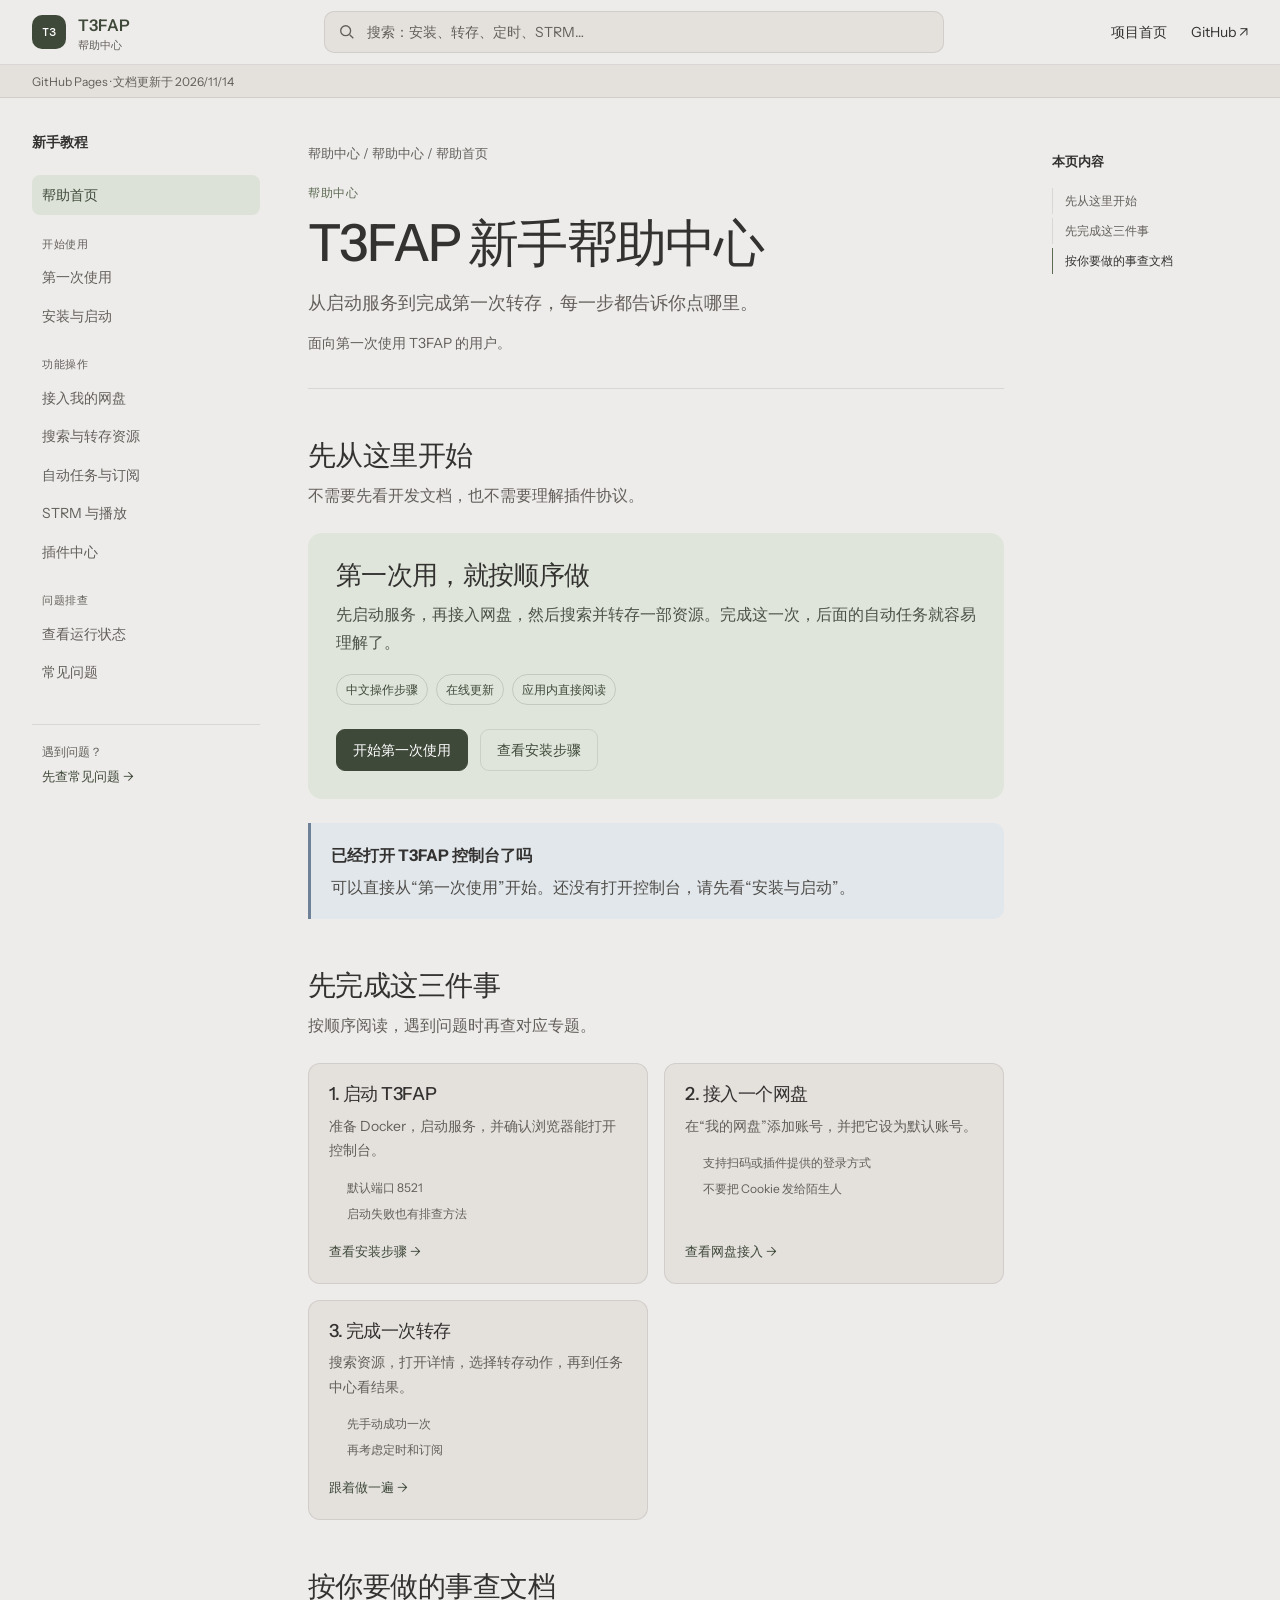
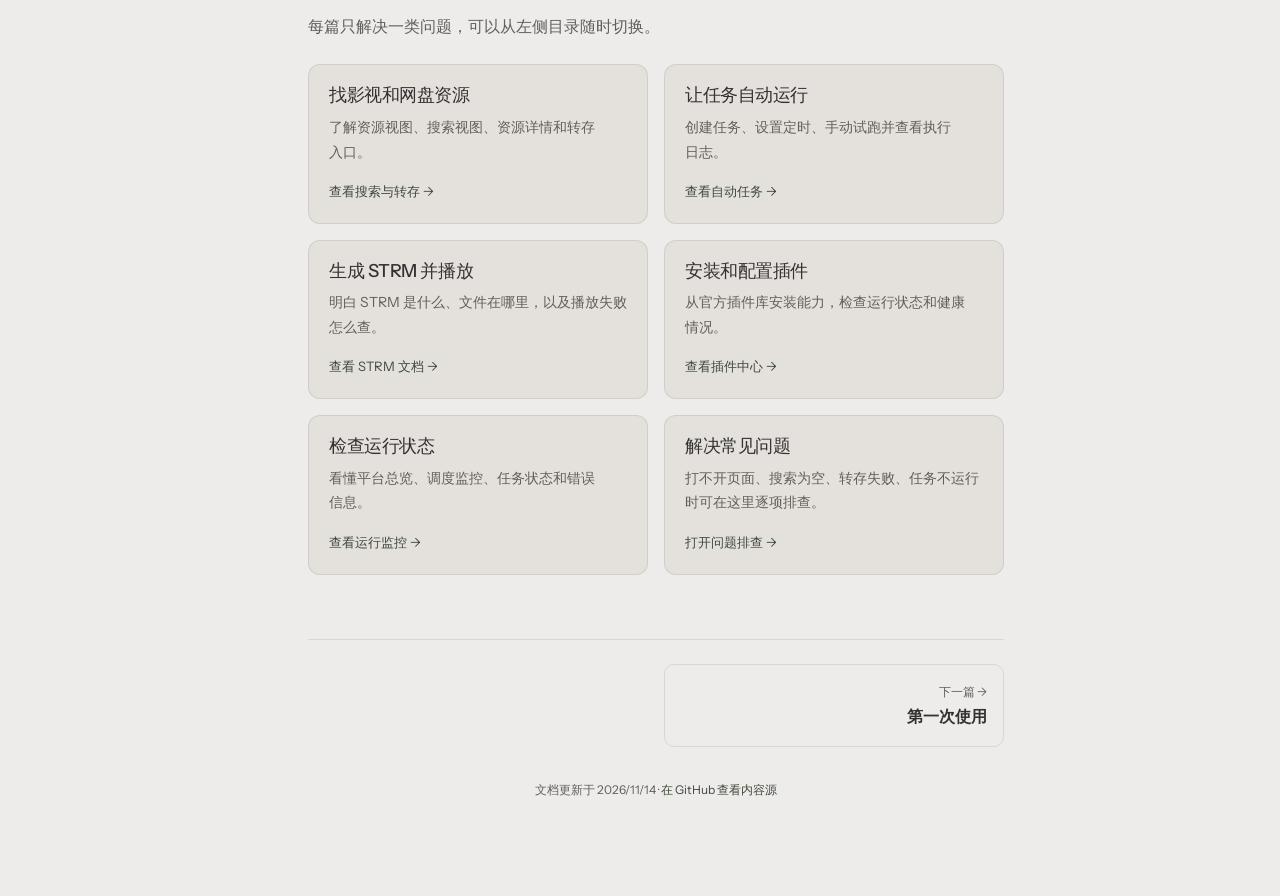
==== content/help/index.html @ 7b5eb653 "docs: publish online help pages for v3.0" ====
<!doctype html>
<html lang="zh-CN" data-type="product" data-radius="soft" data-buttons="solid">
<head>
  <meta charset="utf-8">
  <meta name="viewport" content="width=device-width, initial-scale=1">
  <meta name="site-kind" content="software">
  <meta name="theme-color" content="#eeecea">
  <meta name="description" content="T3FAP 中文新手帮助中心：安装启动、网盘接入、资源转存、自动任务、STRM 播放和故障排查。">
  <title>T3FAP 在线帮助中心</title>
  <link rel="canonical" href="https://qq85423296.github.io/T3FAP/help/">
  <link rel="preconnect" href="https://fonts.googleapis.com">
  <link rel="preconnect" href="https://fonts.gstatic.com" crossorigin>
  <link href="https://fonts.googleapis.com/css2?family=DM+Mono:wght@400;500&family=Instrument+Sans:wght@400;500;600&display=swap" rel="stylesheet">
  <link rel="stylesheet" href="../assets/system.css">
  <link rel="stylesheet" href="../assets/site.css">
  <link rel="stylesheet" href="./help.css">
</head>
<body class="help-page">
  <a class="help-skip" href="#help-article">跳到正文</a>
  <header class="help-topbar">
    <div class="help-topbar__inner">
      <button id="help-menu-button" class="help-icon-button help-menu-button" type="button" aria-label="打开文档目录" aria-expanded="false" aria-controls="help-sidebar">
        <svg viewBox="0 0 20 20" aria-hidden="true"><path d="M3 5h14M3 10h14M3 15h14"/></svg>
      </button>
      <a class="help-brand" href="../" aria-label="返回 T3FAP 首页"><span class="help-brand__mark" aria-hidden="true">T3</span><span>T3FAP <small>帮助中心</small></span></a>
      <div class="help-search" role="search">
        <label class="help-sr-only" for="help-search-input">搜索帮助文档</label>
        <svg viewBox="0 0 20 20" aria-hidden="true"><circle cx="8.5" cy="8.5" r="5.5"/><path d="m13 13 4 4"/></svg>
        <input id="help-search-input" type="search" placeholder="搜索：安装、转存、定时、STRM…" autocomplete="off" aria-expanded="false" aria-controls="help-search-results">
        <div id="help-search-results" class="help-search-results" hidden></div>
      </div>
      <nav class="help-topbar__links" aria-label="帮助中心导航">
        <a href="../">项目首页</a>
        <a href="https://github.com/qq85423296/T3FAP" target="_blank" rel="noopener noreferrer">GitHub ↗</a>
      </nav>
    </div>
  </header>

  <div class="help-status" role="status" aria-live="polite">
    <div>
      <span id="help-source">正在读取在线教程…</span>
      <span id="help-warning" class="help-status__warning" hidden></span>
      <button id="help-retry" type="button" hidden>重新读取</button>
    </div>
  </div>

  <div class="help-shell">
    <aside id="help-sidebar" class="help-sidebar" aria-label="文档目录">
      <div class="help-sidebar__top"><strong>新手教程</strong><button id="help-menu-close" class="help-icon-button" type="button" aria-label="关闭文档目录">×</button></div>
      <nav id="help-nav" class="help-nav"></nav>
      <div class="help-sidebar__footer"><span>遇到问题？</span><a id="help-faq-link" href="?doc=faq">先查常见问题 →</a></div>
    </aside>
    <button id="help-backdrop" class="help-backdrop" type="button" aria-label="关闭文档目录" hidden></button>

    <main id="help-main" class="help-main">
      <div id="help-loading" class="help-loading" role="status"><span class="help-loading__line"></span><span class="help-loading__line help-loading__line--short"></span><p>正在准备中文操作步骤…</p></div>
      <article id="help-article" class="help-article" tabindex="-1" hidden></article>
      <div id="help-error" class="help-error" hidden>
        <p class="help-error__code">HELP / CONNECTION</p>
        <h1>暂时没有读到教程</h1>
        <p id="help-error-message">请检查网络后重新读取。</p>
        <div class="help-error__actions"><button id="help-error-retry" class="help-button help-button--primary" type="button">重新读取</button><a class="help-button" href="https://github.com/qq85423296/T3FAP" target="_blank" rel="noopener noreferrer">打开 GitHub 仓库</a></div>
      </div>
      <noscript><div class="help-error"><h1>需要启用 JavaScript</h1><p>在线教程由结构化 JSON 生成。请启用 JavaScript，或到 GitHub 仓库查看原始文档。</p></div></noscript>
    </main>

    <aside class="help-outline" aria-label="本页目录">
      <div id="help-outline-content"><strong>本页内容</strong><p>读取文档后显示章节目录。</p></div>
    </aside>
  </div>

  <script type="module" src="./app.js"></script>
</body>
</html>
---- content/assets/system.css ----
/*
  taste-skill system.css - the one system for the page. Link it first, then assets/ui/cards.css (the
  feature card, its panel and the fragment placements), then set the palette (--p-*), the fonts and
  the radius set on :root in the page (node scripts/start.mjs prints that block).
  Do not add a second grid, spacing scale, type scale, radius scale, button or card style.
*/

/* ---------------------------------------------------------------- tokens */
:root {
  /* palette (hex only; fx.js reads --bg --surface --ink --muted --accent --accent-ink) */
  --p-bg: #ffffff;
  --p-surface: #f4f4f4;
  --p-ink: #111111;
  --p-muted: #6b6b6b;
  --p-accent: #1a4be0;
  --p-accent-ink: #ffffff;
  --p-action: #1a4be0;      /* buttons, links, focus: the accent, or the ink when the accent is too pale */
  --p-action-ink: #ffffff;
  --p-inv-bg: #111111;
  --p-inv-surface: #1c1c1c;
  --p-inv-ink: #f4f4f4;
  --p-inv-muted: #a3a3a3;
  --p-inv-accent: #ffffff;
  --p-inv-accent-ink: #111111;
  --p-inv-action: #ffffff;
  --p-inv-action-ink: #111111;
  /* the lit ground behind UI and in the closing band (references/cards.md), one per page, tech pages only
     (none on kind other, which is flat): <html data-ground="sand|sky|sage|painting">. system.js gives it to every ground
     that holds UI, on light and dark pages alike; --hue on one panel changes only its accent */
  --ground-bg: #d9ccb7; --ground-surface: #e9e0d2; --ground-ink: #2a2622; --ground-muted: #5a534a; --ground-accent: #a8794a;

  /* fonts */
  --font-display: system-ui, -apple-system, "Segoe UI", sans-serif;
  --font-text: system-ui, -apple-system, "Segoe UI", sans-serif;
  --font-mono: ui-monospace, "SFMono-Regular", Menlo, Consolas, monospace;
  --display-weight: 400;    /* headlines 400; 500 on a tech page (software, gaming, hardware) */
  --display-tracking: -0.025em;

  /* the page rhythm (references/layout-v4.md): one section per screen. The header is fixed and
     --nav tall; every section is padded --padt above and --padb (plus the phone action bar, --bar)
     below, and is exactly one or two screens tall (--h: 1 or 2; --hm on a phone). The hero's words
     start --hgap under the header and its content ends --hpadb above the fold. */
  --nav: 72px;
  --padt: 120px;
  --padb: 72px;
  --hgap: 48px;
  --hpadb: 64px;
  --bar: 0px;
  /* grid: one .wrap (alias .container) for the header, every section and the footer, the same
     --gut on both sides: 1280 wide at x 80-1360 at 1440, 342 at x 24-366 at 390 */
  --container: 1280px;
  --gut: 80px;
  --pad: var(--gut);
  --gutter: 24px;

  /* spacing: 4/8 scale */
  --s-1: 4px;  --s-2: 8px;  --s-3: 12px; --s-4: 16px; --s-5: 24px;
  --s-6: 32px; --s-7: 48px; --s-8: 64px; --s-9: 96px; --s-10: 128px;
  --section: 40px;      /* only a .section outside main (the kit's demo pages); every main > section and
                           footer.closing take --padt and --padb */
  --section-band: 56px; /* the same for an older footer outside footer.closing */
  --head-gap: 48px;     /* the one heading-to-content gap, 32 on a phone (layout.css reads it as --ly-head-gap) */
  --card-pad: 16px;     /* card padding (cards.css sets its own for cards with a panel) */
  --card-gap: 16px;     /* gap between cards */

  /* type scale (the only sizes on the page) */
  --t-label: 13px;
  --t-small: 14px;
  --t-body: 16px;
  --t-lead: 18px;
  --t-card: 18px;
  --t-h3: 24px;
  /* straight lines from the phone size at 390 to the desktop size at 1440 (system.md's table) */
  --t-h2: clamp(30px, 1.72vw + 23.3px, 48px);
  --t-h1: clamp(38px, 3.24vw + 25.4px, 72px);
  /* a big number stays a step under the h2 (VI-11): 38 at 1440, 28 at 390, so it never reads as a
     section heading; a stats row and a price set their own, smaller still */
  --t-stat: clamp(28px, .952vw + 24.29px, 38px);

  /* radius: one scale (soft by default; data-radius on <html> switches it) */
  --r-sm: 8px;  --r-md: 12px; --r-lg: 20px; --r-btn: 8px;

  /* controls (fixed here; a page never adds its own) */
  --btn-h: 44px;
  --btn-h-sm: 36px;
  --nav-h: var(--nav);  /* the older name, kept for the kit's files */
  --icon: 16px;         /* small icons: socials, menu chevrons, mono brand marks */

  /* motion */
  --ease: cubic-bezier(.2, .7, .2, 1);
  --dur: 180ms;
}
html[data-radius="sharp"] { --r-sm: 4px; --r-md: 6px;  --r-lg: 8px;  --r-btn: 4px; }
html[data-radius="soft"]  { --r-sm: 8px; --r-md: 12px; --r-lg: 20px; --r-btn: 8px; }
html[data-radius="round"] { --r-sm: 10px; --r-md: 16px; --r-lg: 24px; --r-btn: 999px; }
/* the four lit grounds (references/cards.md); sand is the default above. painting goes with
   painterly-landscape (x.ai's daylight sky over olive hills) */
html[data-ground="sky"]      { --ground-bg: #c6d3df; --ground-surface: #d6e0e9; --ground-ink: #25303a; --ground-muted: #4d5964; --ground-accent: #3f6a92; }
html[data-ground="sage"]     { --ground-bg: #cdd6c6; --ground-surface: #dce3d6; --ground-ink: #262d24; --ground-muted: #535b51; --ground-accent: #6c8e63; }
html[data-ground="painting"] { --ground-bg: #79a8d6; --ground-surface: #a6c4e2; --ground-ink: #16212c; --ground-muted: #273949; --ground-accent: #9c9b3c; }
/* cards.css takes its card and panel radii from this scale */
html[data-radius] .card { --c-r: var(--r-lg); }
html[data-radius] .panel { --p-r: var(--r-md); }

/* a phone: the header 56, the sections padded 96 / 48, the hero's words 40 under the header and its
   content ending 24 above the fold, 24 at both sides, 12 between columns */
@media (max-width: 639px) {
  :root { --nav: 56px; --padt: 96px; --padb: 48px; --hgap: 40px; --hpadb: 24px; --gut: 24px; --gutter: 12px; --card-gap: 12px; --head-gap: 32px; }
}
@media (min-width: 640px) {
  :root { --gut: 48px; --section: 48px; --section-band: 72px; --card-pad: 24px; }
}
@media (min-width: 1024px) {
  :root { --gut: 80px; --section: 56px; --section-band: 96px; --card-gap: 24px;
          --t-lead: 20px; --t-card: 20px; --t-h3: 28px; }
  /* a place (and a local service): the 1200 column at x 120-1320 */
  html[data-type="place"] { --gut: 120px; --container: 1200px; }
}
/* a place (VI-06, ST-96, PH-23): its own smaller type (h1 48/53 and 32/37, h2 32/40 and 24/30, titles
   and the sub-line 20 and 18), the Recipe 3 hero's gap under its photograph (40, 24 on a phone),
   square photographs and cards and 2px buttons, whatever data-radius and data-buttons say */
:root[data-type="place"] {
  --hgap: 40px;
  --t-h1: clamp(32px, 1.524vw + 26.06px, 48px);
  --t-h2: clamp(24px, .762vw + 21px, 32px);
  --t-h3: clamp(20px, .381vw + 18.51px, 24px);
  --r-sm: 2px; --r-md: 0px; --r-lg: 0px; --r-btn: 2px;
}
:root[data-type="place"] :is(h1, .t-h1) { line-height: 1.104; }
:root[data-type="place"] :is(h2, .t-h2) { line-height: 1.25; }
@media (max-width: 639px) {
  :root[data-type="place"] { --hgap: 24px; }
  :root[data-type="place"] :is(h1, .t-h1) { line-height: 1.156; }
}

/* ---------------------------------------------------------------- grounds (at most three) */
:root, .ground-base {
  --bg: var(--p-bg); --surface: var(--p-surface); --ink: var(--p-ink); --muted: var(--p-muted);
  --accent: var(--p-accent); --accent-ink: var(--p-accent-ink); --card: var(--p-surface);
  --action: var(--p-action); --action-ink: var(--p-action-ink);
}
.ground-surface {
  --bg: var(--p-surface); --surface: var(--p-bg); --ink: var(--p-ink); --muted: var(--p-muted);
  --accent: var(--p-accent); --accent-ink: var(--p-accent-ink); --card: var(--p-bg);
  --action: var(--p-action); --action-ink: var(--p-action-ink);
}
.ground-inverse {
  --bg: var(--p-inv-bg); --surface: var(--p-inv-surface); --ink: var(--p-inv-ink); --muted: var(--p-inv-muted);
  --accent: var(--p-inv-accent); --accent-ink: var(--p-inv-accent-ink); --card: var(--p-inv-surface);
  --action: var(--p-inv-action); --action-ink: var(--p-inv-action-ink);
}
:root, .ground-base, .ground-surface, .ground-inverse {
  --line: color-mix(in oklab, var(--ink) 11%, transparent);
  --line-strong: color-mix(in oklab, var(--ink) 20%, transparent);
  /* effects (fx.js) and UI fragments (assets/ui) take the colours of the ground they sit on */
  --fx-bg: var(--bg); --fx-surface: var(--surface); --fx-ink: var(--ink); --fx-muted: var(--muted);
  --fx-accent: var(--accent); --fx-accent-ink: var(--accent-ink);
  --ui-font: var(--font-text); --ui-mono: var(--font-mono); --ui-radius: var(--r-md);
}
.ground-base, .ground-surface, .ground-inverse { background: var(--bg); color: var(--ink); }

/* ---------------------------------------------------------------- base */
*, *::before, *::after { box-sizing: border-box; }
/* an anchor lands on the section's top (the judge's frame): the fixed header covers --nav of its --padt */
html { -webkit-text-size-adjust: 100%; scroll-padding-top: 0; scroll-behavior: auto; margin: 0; }
body {
  margin: 0; background: var(--bg); color: var(--ink);
  font: 400 var(--t-body)/1.55 var(--font-text);
  -webkit-font-smoothing: antialiased; text-rendering: optimizeLegibility; overflow-x: clip;
}
img, svg, video, canvas { display: block; max-width: 100%; }
/* hidden means hidden, also on an img the line above makes a block (a menu tab's photograph, a peek photograph) */
[hidden] { display: none !important; }
img, video { height: auto; }
a { color: inherit; text-decoration: none; }
button { font: inherit; color: inherit; }
h1, h2, h3, h4, p, ul, ol, figure, blockquote { margin: 0; }
ul, ol { padding: 0; list-style: none; }
h1, h2, h3, h4 {
  font-family: var(--font-display); font-weight: var(--display-weight);
  letter-spacing: var(--display-tracking); text-wrap: balance; overflow-wrap: break-word;
}
h1, .t-h1 { font-size: var(--t-h1); line-height: 1.04; }
h2, .t-h2 { font-size: var(--t-h2); line-height: 1.1; }
h3, .t-h3 { font-size: var(--t-h3); line-height: 1.2; }
h4, .t-card { font-family: var(--font-text); font-weight: 500; font-size: var(--t-card); line-height: 1.3; letter-spacing: -0.01em; }
p { text-wrap: pretty; }
.t-lead  { font-size: var(--t-lead); line-height: 1.5; }
.t-body  { font-size: var(--t-body); line-height: 1.55; }
.t-small { font-size: var(--t-small); line-height: 1.5; }
.t-label { font-size: var(--t-label); font-weight: 500; line-height: 1.4; letter-spacing: 0.01em; }
.t-stat  { font-family: var(--font-display); font-weight: var(--display-weight); font-size: var(--t-stat);
           line-height: 1; letter-spacing: var(--display-tracking); font-variant-numeric: tabular-nums; }
.muted { color: var(--muted); }
.mono  { font-family: var(--font-mono); }
.measure { max-width: 62ch; }
:focus-visible { outline: 2px solid var(--action); outline-offset: 2px; border-radius: 2px; }
::selection { background: color-mix(in oklab, var(--accent) 30%, transparent); }

/* ---------------------------------------------------------------- grid */
.wrap, .container { width: min(100% - 2 * var(--gut), var(--container)); margin-inline: auto; padding-inline: 0; }
.grid { display: grid; grid-template-columns: repeat(12, minmax(0, 1fr)); column-gap: var(--gutter); row-gap: var(--card-gap); }
.grid > * { min-width: 0; grid-column: 1 / -1; }
.section { padding-block: var(--section); }

/* ---------------------------------------------------------------- one section per screen
   The page is a stack of screens. Framed at scrollY = k x the screen height, a shot shows exactly one
   section: the hero alone on the first screen, every other section (and footer.closing, the close and
   the footer in one) exactly one or two screens tall, its h2 first, --padt under its top. Heights
   and padding do it: no pinning, snapping or script.
     <section class="section" id=".." style="--h: 2">     (2 screens; --hm sets a phone's count alone)
       <div class="wrap"> the h2 first, then the content </div>     (the one in-flow child)
     </section>
   A layer (a full-bleed photograph or ground behind the words) is an <img class="layer" aria-hidden="true">
   beside the .wrap. Content must fit: one screen holds 708px of content at 1440x900 (900 - 120 - 72),
   two hold 1,608 (the second screen's part starts --padt under its top with .g2). From 640 to 1279 a
   section keeps at least its screens and grows past them rather than overlap the next. */
main > :is(section, .section), footer.closing {
  position: relative; box-sizing: border-box;
  height: calc(var(--h, 1) * 100vh); height: calc(var(--h, 1) * 100svh);
  padding: var(--padt) 0 calc(var(--padb) + var(--bar));
}
main > :is(section, .section) > :is(.wrap, .container), footer.closing > .wrap { position: relative; z-index: 1; height: 100%; }
main > :is(section, .section) > :is(.wrap, .container):not(.grid) { display: flex; flex-direction: column; }
/* a .wrap that is the section's grid too (class="wrap grid"): its rows start at the top */
main > :is(section, .section) > :is(.wrap, .container).grid { align-content: start; }
/* .fill: the block that takes what the screen leaves under the heading (a photograph, a frame) */
main > :is(section, .section) > .wrap > .fill { flex: 1 1 0; min-height: 0; }
/* two screens as two groups: row 1 the h2 and the first group, row 2 the rest (no second h2), starting
   --padt under the second screen's top, so the second shot looks like any other section */
main > :is(section, .section).g2, footer.closing.g2 { --h: 2; }
main > :is(section, .section).g2 > :is(.wrap, .container), footer.closing.g2 > .wrap { display: grid; grid-template-rows: minmax(0, 1fr) minmax(0, 1fr); row-gap: calc(var(--padt) + var(--padb) + var(--bar)); }
main > :is(section, .section).g2 > :is(.wrap, .container) > *, footer.closing.g2 > .wrap > * { min-height: 0; align-self: start; }
main > :is(section, .section).g2 > :is(.wrap, .container) > :is(.group, .fill) { align-self: stretch; }
/* a group: one screen's part of a .g2 section (its h2 and first rows, or the rest) */
.group { display: flex; flex-direction: column; min-height: 0; }
/* each screen's card row runs down to that screen's foot (the cards stretch, their panels grow), so
   the second screen of a .g2 is never a short row over an empty ground; both rows end on the same line */
@media (min-width: 1024px) {
  main > :is(section, .section).g2 > .wrap > .grid:last-child,
  main > :is(section, .section).g2 > .wrap > .group > .grid:last-child { align-self: stretch; flex: 1 1 auto; min-height: 0; }
}
.group > .fill { flex: 1 1 0; min-height: 0; }
@media (min-width: 640px) and (max-width: 1279px) {
  main > :is(section, .section):not(.hero, .section--hero), footer.closing {
    height: auto; min-height: calc(var(--h, 1) * 100vh); min-height: calc(var(--h, 1) * 100svh);
  }
  /* the section is a column and its .wrap takes all of it, so a .fill (a photograph, a frame) still
     grows to the section's foot (a min-height percentage would not resolve, leaving it at its least) */
  main > :is(section, .section):not(.hero, .section--hero), footer.closing { display: flex; flex-direction: column; }
  main > :is(section, .section):not(.hero, .section--hero) > :is(.wrap, .container), footer.closing > .wrap { flex: 1 0 auto; height: auto; min-height: 0; }
}
/* a phone: lvh (the screen with its bars hidden) for every section but the hero; --hm when stacking
   makes the content taller than the desktop count */
@media (max-width: 639px) {
  main > :is(section, .section):not(.hero, .section--hero), footer.closing {
    height: calc(var(--hm, var(--h, 1)) * 100vh); height: calc(var(--hm, var(--h, 1)) * 100lvh);
  }
  main > :is(section, .section).g2m, footer.closing.g2m { --hm: 2; }
  main > :is(section, .section).g2m > :is(.wrap, .container), footer.closing.g2m > .wrap { display: grid; grid-template-rows: minmax(0, 1fr) minmax(0, 1fr); row-gap: calc(var(--padt) + var(--padb) + var(--bar)); }
  main > :is(section, .section).g2:not(.g2m) > :is(.wrap, .container) { display: flex; row-gap: 0; }
  main > :is(section, .section).g2:not(.g2m) > :is(.wrap, .container) > * { align-self: stretch; }
}
/* a layer: the photograph or ground of a whole section, under its words, edge to edge */
main > :is(section, .section) > :is(img, video, canvas, picture).layer,
footer.closing > :is(img, video, canvas, picture).layer {
  position: absolute; inset: 0; z-index: 0; width: 100%; height: 100%; max-width: none; object-fit: cover; object-position: var(--pos, 50% 50%);
}
main > :is(section, .section) > picture.layer > img { width: 100%; height: 100%; object-fit: cover; }

/* the hero: exactly the first screen, the fixed header over its top. Its words start --hgap under the
   header (--photo adds a full-bleed photograph's height above them on a place); its content ends
   --hpadb above the fold, and nothing of the next section shows, at 1440, 1024, 820 and 390.
     <section class="hero hero--<type>"><div class="wrap"><div class="hero-text"> .. </div>[one strip]</div></section>
   .hero-text holds the whole composition (the words, and the picture or window beside or under them);
   one docked strip (logos, three facts) may follow it, at most 96px, desktop only. */
main > :is(.hero, .section--hero) {
  height: 100vh; height: 100svh; min-height: 0;
  padding: calc(var(--nav) + var(--photo, 0px) + var(--hgap)) 0 calc(var(--hpadb) + var(--bar));
}
:is(.hero, .section--hero) > .wrap { height: 100%; display: grid; grid-template-rows: minmax(0, 1fr) auto; row-gap: var(--s-7); }
:is(.hero, .section--hero) > .wrap > .hero-text { min-height: 0; }
:is(.hero, .section--hero) > .wrap > .hero-strip { grid-row: 2; max-height: 96px; }
@media (max-width: 639px) { :is(.hero, .section--hero) > .wrap > .hero-strip { display: none; } }
.section--hero .section-head { max-width: 860px; }
/* the starter's own hero (hero-split): the words on span-5 top-aligned, the picture on span-6 start-7
   as tall as the hero's content box (at most 716 at 1440x900); a phone stacks words, then the picture
   in what is left */
.hero-text.hero-split { height: 100%; align-items: stretch; }
.hero-split > .hero-copy { align-self: start; }
.hero-split > .hero-visual { position: relative; min-height: 0; height: 100%; }
@media (max-width: 1023px) {
  .hero-text.hero-split { display: flex; flex-direction: column; gap: var(--s-6); }
  .hero-split > .hero-visual { flex: 1 1 0; min-height: 200px; height: auto; }
}
.hero-copy > * + * { margin-top: var(--s-5); }
/* the h1 first in the words' column: its capitals start on the picture's top line, not the line box's
   (the leading above the capitals would put the words about 12px under the photograph's top) */
.hero-copy > h1:first-child { text-box: trim-start cap alphabetic; }
.hero-copy > .btn-row { margin-top: var(--s-6); }
/* three short facts at the foot of the words' column, on the picture's bottom line (no dead space
   under the buttons): <dl class="hero-facts"><div><dt>..</dt><dd>..</dd></div> x3</dl> */
@media (min-width: 1024px) {
  .hero-split > .hero-copy { height: 100%; display: flex; flex-direction: column; }
  .hero-split > .hero-copy > .hero-facts { margin-top: auto; }
}
.hero-facts { display: grid; grid-template-columns: repeat(3, minmax(0, 1fr)); gap: var(--s-5) var(--gutter); margin: 0; }
.hero-facts > div { display: grid; gap: var(--s-1); align-content: start; }
.hero-facts dt { font-size: var(--t-small); color: var(--muted); }
.hero-facts dd { margin: 0; font-weight: 500; }
@media (max-width: 1023px) { .hero-facts { display: none; } }
/* a notice line above the h1 (changed hours, a delivery cut-off): one line with a number, static,
   starting on the left line like the h1 under it */
.hero-notice { font-size: var(--t-small); font-weight: 500; color: var(--ink); }
.hero-notice b, .hero-notice strong { font-weight: 500; color: var(--accent); }
.hero-copy > .hero-notice + h1 { margin-top: var(--s-5); }

/* a phone: open tiles from a row of three or four (rooms, goods, beans) go two-up, an odd last one
   across the row, so a row of three fits one 844px screen (stacked one under another they need two) */
@media (max-width: 639px) {
  .grid > .tile:is(.span-3, .span-4) { grid-column: auto / span 6; }
  .grid > .tile:is(.span-3, .span-4):nth-child(odd of .tile):nth-last-child(1 of .tile) { grid-column: 1 / -1; }
  .grid > .tile:is(.span-3, .span-4) .tile__head { flex-wrap: wrap; gap: 0 var(--s-2); }
}
/* a phone: open cards (words on the ground, the panel under them) stacked one under another keep 32px
   between a panel's foot and the next card's title, so a title never reads as the panel's caption */
@media (max-width: 639px) { .grid:has(> .card--open) { row-gap: var(--s-6); } }
/* spans: desktop >= 1024. Tablet 640-1023: text cards on span-3 and span-6 go two-up; cards with a
   panel (a visual needs the width; the one exception is a span-6 pair, below)
   and everything else (split text and visuals, span-4 cards, span-5/7/8 blocks) take the full row, so a split stacks and no row is left half empty. Phone < 640: one column. */
@media (min-width: 640px) and (max-width: 1023px) {
  .grid > .card.span-3:not(:has(> .panel)), .grid > .card.span-6:not(:has(> .panel)) { grid-column: auto / span 6; }
  /* the one exception with a panel: a 2x2 (or a pair) of span-6 cards stays two-up from 720px (a panel
     of about 310px and more, wide enough for a kit fragment), so four cards take one or two screens
     at 768-820 instead of a card per row (four stacked panels run past two screens). Split cards and
     every other span keep the full row. Under 720 a card per row. */
  @media (min-width: 720px) {
    .grid > .card.span-6:has(> .panel):not(.card--split) { grid-column: auto / span 6; }
    .grid > .card.span-6:has(> .panel):not(.card--split):nth-child(odd of .card.span-6):nth-last-child(1 of .card.span-6) { grid-column: 1 / -1; }
  }
  /* open tiles (rooms, models, people, a photo pair) go two-up; an odd last one takes the row */
  .grid > .tile:is(.span-3, .span-4, .span-6) { grid-column: auto / span 6; }
  .grid > .tile:is(.span-3, .span-4, .span-6):nth-child(odd of .tile):nth-last-child(1 of .tile) { grid-column: 1 / -1; }
}
@media (min-width: 1024px) {
  .span-2  { grid-column: auto / span 2; }
  .span-3  { grid-column: auto / span 3; }
  .span-4  { grid-column: auto / span 4; }
  .span-5  { grid-column: auto / span 5; }
  .span-6  { grid-column: auto / span 6; }
  .span-7  { grid-column: auto / span 7; }
  .span-8  { grid-column: auto / span 8; }
  .span-9  { grid-column: auto / span 9; }
  .span-10 { grid-column: auto / span 10; }
  .span-12 { grid-column: auto / span 12; }
  .start-1 { grid-column-start: 1; } .start-2 { grid-column-start: 2; } .start-3 { grid-column-start: 3; }
  .start-5 { grid-column-start: 5; } .start-6 { grid-column-start: 6; } .start-7 { grid-column-start: 7; }
  .start-4 { grid-column-start: 4; } .start-8 { grid-column-start: 8; } .start-9 { grid-column-start: 9; }
  .start-10 { grid-column-start: 10; }
  /* a split is top-aligned: the words' first line and the picture's top on one line (never centred
     against each other, never mirrored: text left, the visual right, on every split of the page) */
  .grid--middle, .grid--top { align-items: start; }
}
/* card rows: every card in a row the same height (a plain .grid stretches them) */
.grid:is(.grid--middle, .grid--top) > .card { align-self: stretch; }
/* 1024-1279: a span-4 card's panel would be about 220px wide, too narrow for real UI. Cards with a
   panel on span-4 go two-up, a span-8 one takes the row, and an odd last one takes the row too
   (steps, proof row: two, then one wide; bento: the wide card, then the four small ones two by two) */
@media (min-width: 1024px) and (max-width: 1279px) {
  .grid > .card.span-4:has(> .panel) { grid-column: auto / span 6; }
  .grid > .card.span-8:has(> .panel),
  .grid > .card.span-4:has(> .panel):nth-child(odd of .card.span-4):nth-last-child(1 of .card.span-4) { grid-column: 1 / -1; }
}

/* ---------------------------------------------------------------- section heading */
.section-head { max-width: 760px; margin-bottom: var(--head-gap); display: grid; gap: var(--s-4); }
/* every heading starts on the left line (a centred head among left ones reads as a mistake): the
   old centred head is left-aligned too */
.section-head--center { text-align: left; justify-items: start; }
/* a head row: the h2 (and its line) left, one link or the section's button at the right line */
.section-head--split { max-width: none; display: flex; align-items: end; justify-content: space-between; gap: var(--s-5); flex-wrap: wrap; }
.section-head--split > div { display: grid; gap: var(--s-4); max-width: 760px; }
.section-head p { color: var(--ink); font-size: var(--t-lead); line-height: 1.5; max-width: 60ch; }
.section-head--row { max-width: none; display: flex; align-items: end; justify-content: space-between; gap: var(--s-5); flex-wrap: wrap; }
.section-head--row > div { display: grid; gap: var(--s-4); max-width: 760px; }
/* the hero row (hero-product, hero-cycle): the h1 and its line left, the buttons right, across 1280 */
.section--hero .section-head--row { max-width: none; }

/* ---------------------------------------------------------------- buttons (one pair, a dealt look)
   One pair a page, .btn--primary and .btn--secondary, in the look dealt with the page (sections.md)
   and set once on <html data-buttons>; the markup never changes:
     solid  filled primary, outlined secondary, the radius scale (Figma; the default)
     pill   pills, a chevron after the primary's label, a tinted secondary (x.ai)
     tonal  the radius scale, a tinted secondary with no outline (Linear, Vercel)
     arrow  an arrow after the primary's label; the secondary is a text link with an arrow (Stripe)
     block  near-square corners, 48px tall; the secondary is an underlined text link (shops, hotels) */
.btn {
  display: inline-flex; align-items: center; justify-content: center; gap: var(--s-2);
  height: var(--btn-h); padding: 0 var(--s-5); border-radius: var(--r-btn); border: 1px solid transparent;
  font: 500 var(--t-body)/1 var(--font-text); letter-spacing: 0; white-space: nowrap; cursor: pointer;
  transition: background-color var(--dur) var(--ease), color var(--dur) var(--ease), border-color var(--dur) var(--ease), text-decoration-color var(--dur) var(--ease);
}
.btn--primary { background: var(--action); color: var(--action-ink); }
.btn--primary:hover { background: color-mix(in oklab, var(--action) 86%, var(--ink)); }
/* an inverted primary (the action is the ground's ink: a brand band, a lit ground): its hover steps toward the ground, as the filled one steps toward the ink */
.ground-brand .btn--primary:hover { background: color-mix(in oklab, var(--action) 88%, var(--bg)); }
/* the ground's own colour with a clear border: never grey on grey, readable on an effect too */
.btn--secondary { background: var(--bg); color: var(--ink); border-color: var(--line-strong); }
.btn--secondary:hover { background: color-mix(in oklab, var(--bg) 94%, var(--ink)); border-color: color-mix(in oklab, var(--ink) 35%, transparent); }
.btn--sm { height: var(--btn-h-sm); padding: 0 var(--s-4); font-size: var(--t-small); }
html[data-buttons="pill"] { --r-btn: 999px; }
html[data-buttons="block"] { --r-btn: 2px; --btn-h: 48px; }
html:is([data-buttons="pill"], [data-buttons="tonal"]) .btn--secondary { background: color-mix(in oklab, var(--ink) 8%, var(--bg)); border-color: transparent; }
html:is([data-buttons="pill"], [data-buttons="tonal"]) .btn--secondary:hover { background: color-mix(in oklab, var(--ink) 14%, var(--bg)); border-color: transparent; }
/* arrow and block: the secondary is a text link at the button's height (no box: one button look) */
html:is([data-buttons="arrow"], [data-buttons="block"]) .btn--secondary {
  background: none; border-color: transparent; padding-inline: var(--s-2);
  text-decoration: underline; text-underline-offset: 4px; text-decoration-color: var(--line-strong);   /* the .link look */
}
html:is([data-buttons="arrow"], [data-buttons="block"]) .btn--secondary:hover { background: none; border-color: transparent; text-decoration-color: currentColor; }
/* the glyph after a label: a chevron (pill) or an arrow (arrow), drawn so every font shows the same */
html[data-buttons="pill"] .btn--primary::after,
html[data-buttons="arrow"] :is(.btn--primary, .btn--secondary)::after {
  content: ""; flex: none; width: 12px; height: 12px; margin-right: -2px; background: currentColor;
  -webkit-mask: var(--btn-glyph) center / contain no-repeat; mask: var(--btn-glyph) center / contain no-repeat;
  transition: transform var(--dur) var(--ease);
}
html[data-buttons="pill"] { --btn-glyph: url("data:image/svg+xml,%3Csvg xmlns='http://www.w3.org/2000/svg' viewBox='0 0 12 12'%3E%3Cpath d='M4.5 2.5 8 6l-3.5 3.5' fill='none' stroke='black' stroke-width='1.6' stroke-linecap='round' stroke-linejoin='round'/%3E%3C/svg%3E"); }
html[data-buttons="arrow"] { --btn-glyph: url("data:image/svg+xml,%3Csvg xmlns='http://www.w3.org/2000/svg' viewBox='0 0 12 12'%3E%3Cpath d='M1.5 6h8.5M6.5 2.5 10 6l-3.5 3.5' fill='none' stroke='black' stroke-width='1.5' stroke-linecap='round' stroke-linejoin='round'/%3E%3C/svg%3E"); }
html:is([data-buttons="pill"], [data-buttons="arrow"]) .btn:hover::after { transform: translateX(3px); }
.btn:active { transform: translateY(1px) scale(.985); }
.btn--arrow::after { content: "\2192"; transition: transform var(--dur) var(--ease); }
.btn--arrow:hover::after { transform: translateX(3px); }
/* the drawn arrow (assets/motion: its stem grows and its head moves 3px on hover), the last child of
   a primary button, a pill or a link: <svg class="m-arrow" viewBox="0 0 12 12" aria-hidden="true">
   <path class="m-arrow__stem" d="M1 6h8"/><path class="m-arrow__head" d="M4.5 2.5 8 6l-3.5 3.5"/></svg>.
   It replaces the dealt glyph, so a button never shows two */
.m-arrow { flex: none; width: 12px; height: 12px; margin-right: -2px; overflow: visible;
           fill: none; stroke: currentColor; stroke-width: 1.6; stroke-linecap: round; stroke-linejoin: round; }
.btn--xl .m-arrow { width: 0.62em; height: 0.62em; stroke-width: 1.4; }
:is(.btn, .link, .pill):has(> .m-arrow)::after { content: none; display: none; }
.btn-row { display: flex; flex-wrap: wrap; gap: var(--s-3); align-items: center; }
.section-head--center .btn-row { justify-content: center; }
/* on the phone every button row stacks full width */
@media (max-width: 639px) {
  .btn-row { flex-direction: column; align-items: stretch; width: 100%; justify-self: stretch; }
  /* full width, the second action is a text link at the button's height under the filled one (an
     outline across the whole screen reads as a rule, a pale fill as a switched-off button) */
  .btn-row > .btn--secondary { background: none; border-color: transparent; text-decoration: underline; text-underline-offset: 4px; text-decoration-color: var(--line-strong); }
  .section-head--split > .btn { width: 100%; }
}
.link { display: inline-flex; align-items: center; gap: var(--s-2); font-weight: 500; color: var(--ink);
        text-decoration: underline; text-decoration-color: var(--line-strong); text-underline-offset: 4px;
        transition: text-decoration-color var(--dur) var(--ease); }
.link:hover { text-decoration-color: currentColor; }
.link::after { content: "\2192"; display: inline-block; text-decoration: none; transition: transform var(--dur) var(--ease); }
.link:hover::after { transform: translateX(3px); }
.pill { display: inline-flex; align-items: center; gap: var(--s-2); height: 32px; padding: 0 var(--s-3);
        border-radius: 999px; border: 1px solid var(--line); background: var(--card);
        font-size: var(--t-label); color: var(--ink); }
.pill .muted { color: var(--muted); }

/* ---------------------------------------------------------------- card (one style) */
.card {
  display: flex; flex-direction: column; gap: var(--s-2); min-width: 0;
  background: var(--card); border: 1px solid var(--line); border-radius: var(--r-lg); padding: var(--card-pad);
}
/* small titles in the text face: a display face at 20px (a condensed or hairline serif) reads smaller than the body */
.card > h3, .card > h4, .card--plan h3 { font-family: var(--font-text); font-weight: 500; font-size: var(--t-card); line-height: 1.3; letter-spacing: -0.01em; }
/* the type floor (system.md): text people read is 16px or more in ink; cards.css sets it for its
   card text, this for a plain card's lines */
.card > p { color: var(--ink); font-size: var(--t-body); max-width: 52ch; }
/* at most two boxes one inside the other (sections.md): a card whose panel holds UI drops its own
   box, so its title and lines sit on the page ground over the panel (Figma's tiles), or runs the
   panel flush to its sides and bottom (cards.css .panel--flush) */
.card.card--open { --c-pad: 0px; background: none; border: 0; box-shadow: none; padding: 0; overflow: visible; }
.card.card--open > .panel { margin: var(--s-5) 0 0; border-radius: var(--r-lg); }
.card.card--open > .panel--top { margin: 0 0 var(--s-5); }
.card--plan.is-featured { border-color: var(--action); box-shadow: inset 0 0 0 1px var(--action); }
/* cards.css (linked after this file) sets .card { gap: 0 } for feature cards; a plan keeps its 16px rows */
.card.card--plan { gap: var(--s-4); }

/* ---------------------------------------------------------------- visuals: panels and frames
   A card's .panel (the inset visual), .stage and the placements (.at-corner, .at-rise, .at-over,
   .at-right, .at-center, .stage--fade-*) come from assets/ui/cards.css (references/cards.md).
   This file adds the frames (hero, split, square, closing band) and lets a .stage work inside them.
   The grounds' colours: system.js lights every ground that holds UI (see there). */
:not(.card) > .panel { border-radius: var(--p-r, var(--r-md)); }   /* a panel on its own: four round corners */
.menu-card .panel { --p-h: 160px; }
.frame {
  position: relative; isolation: isolate; overflow: clip; display: flex; align-items: center; justify-content: center;
  background: var(--surface); border-radius: var(--r-lg); border: 1px solid var(--line);
  padding: clamp(var(--s-4), 4vw, var(--s-7));
}
/* a zero-width spacer keeps --ratio (height / width) as the frame's minimum height */
.frame::before { content: ""; flex: none; width: 0; padding-top: var(--ratio, 0px); }
/* an object or scene (assets/objects) and a photograph (.frame__img) fill the frame themselves */
.frame > :not(canvas, .stage, .loop-pause, .frame__fx, .frame__img, [data-print], [data-scene], .print3d) { position: relative; max-width: 100%; min-width: 0; }
/* a photograph is a plain rectangle in its frame: no border, no print, no filter */
.frame--photo { padding: 0; border: 0; }
/* .frame--fill: as tall as its row (a split's picture beside the words, down to the section's foot);
   stacked on a tablet or a phone it takes what the screen leaves, at least 200px */
.frame--fill { height: 100%; }
@media (max-width: 1023px) {
  .grid.fill:has(> .frame--fill) { display: flex; flex-direction: column; gap: var(--s-6); }
  .grid.fill > .frame--fill { flex: 1 1 0; height: auto; min-height: 200px; }
}
/* a split's words as a column: the last block (stats, a link) on the picture's bottom line */
.split-col { display: flex; flex-direction: column; gap: var(--s-5); }
@media (min-width: 1024px) { .split-col { height: 100%; } .split-col > .split-col__end { margin-top: auto; } }
:is(.frame, .panel) > .frame__img { position: absolute; inset: 0; z-index: 0; width: 100%; height: 100%; max-width: none; object-fit: cover; }
.frame--portrait { --ratio: 125%; }
/* the product stage (hero-product): wide, the product whole on it; a phone gets a tall stage */
.frame--stage { --ratio: 50%; }
@media (max-width: 639px) { .frame--stage, .frame--portrait { --ratio: 120%; } }
.frame--hero { padding: clamp(24px, 5vw, 64px); }
.frame--split { --ratio: 80%; }
.frame--square { --ratio: 100%; }
/* the closing band: the hero's echo, lit with the page's ground (sand, sky, sage or painting) on light
   and dark pages alike, so its text and buttons take that ground's ink. Its effect sits on a layer of
   its own, <div class="frame__fx" data-fx="..">, held still and calm where the text sits (system.js) */
.frame--cta { min-height: 420px; }
/* .frame--lit: the same for an object's frame that holds a few words in its clear half (the
   product statement's facts in a .frame__text, lower left; the object stands right of centre) */
.frame--cta, .frame--lit {
  border-color: transparent; background: var(--ground-bg); color: var(--ground-ink);
  --bg: var(--ground-surface); --surface: var(--ground-surface); --ink: var(--ground-ink); --muted: var(--ground-muted);
  --action: var(--ground-ink); --action-ink: var(--ground-surface);
  --line: color-mix(in oklab, var(--ground-ink) 12%, transparent); --line-strong: color-mix(in oklab, var(--ground-ink) 24%, transparent);
}
.frame > .frame__fx { position: absolute; inset: 0; z-index: 0; }
/* on a light page the buttons on a lit ground keep the page's own action colour: one action, one look
   (a dark page keeps the lit ground's ink, which reads on the bright ground) */
html:not([data-tone="dark"]) :is(.frame--cta, .frame--lit, .footer--statement) { --action: var(--p-action); --action-ink: var(--p-action-ink); }
/* a card on a photograph (a booking form over the room): the card holds the page's colours */
.frame--photo:has(> .card) { padding: clamp(var(--s-5), 5vw, var(--s-8)) clamp(var(--s-4), 4vw, var(--s-7)); }
.frame--photo > .card { position: relative; z-index: 1; width: min(100%, 480px); }   /* flat: no shadow at rest (ST-97) */
.frame--cta > .frame__fx { opacity: .85; }
.frame--lit > .frame__text { z-index: 2; align-self: flex-end; margin-right: auto; width: min(100%, 360px); display: grid; gap: var(--s-5); }
/* 2:1 on a desktop; a phone gets 2:3, the words at the top and the object smaller and low under
   them (its hero preset), so the facts never touch the object */
.frame--lit { --ratio: 50%; }
@media (max-width: 639px) { .frame--lit { --ratio: 150%; } .frame--lit > .frame__text { align-self: flex-start; } }
@media (max-width: 639px) { .frame--split { --ratio: 100%; } }
/* A hero, wide or split frame (x.ai's hero window): --w on the rising fragment's slot (its true width)
   centres it while it fits; anchored 24px in and cut by the right edge once the frame is narrower.
   --pair on the .stage (the main fragment's width plus the part of the second that sticks out)
   centres the pair; below 1024 the main one alone. In a card's panel cards.css places it (.at-corner,
   .at-rise, .at-right; a centred .at-rise.fit narrows with the panel), as its recipe says. */
.frame > .stage > .at-rise { --ax: max(24px, calc(50% - var(--w, 64%) / 2)); }
.frame--hero > .stage > .at-rise { --ax: max(24px, calc(50% - var(--pair, var(--w, 64%)) / 2)); }
.frame--hero > .stage > .at-over { --bx: max(24px, calc(50% - var(--pair, 800px) / 2)); }
@media (max-width: 1023px) { .frame--hero > .stage > .at-rise { --ax: max(24px, calc(50% - var(--w, 64%) / 2)); } }
/* a frame holding a cards.css .stage: the stage fills it and places the fragments (references/cards.md);
   the hero and wide frames are 16:7 and square on a phone; below 1024 only the main fragment shows */
.frame:has(> .stage) { padding: 0; }
.frame--hero:has(> .stage) { aspect-ratio: 16 / 7; }
@media (max-width: 1023px) {
  .frame--hero:has(> .stage) { aspect-ratio: 3 / 2; }   /* a tablet: room for the main fragment's rows */
}
/* a tablet held upright (820x1180): a taller frame, so the hero fills the screen without a gap */
@media (min-width: 640px) and (max-width: 1023px) and (orientation: portrait) {
  .frame--hero:has(> .stage) { aspect-ratio: 4 / 3; }
}
@media (max-width: 1023px) {
  .frame--hero > .stage > :is(.at-over, .at-over-l) { display: none; }
}
/* a split frame is about 440-560px wide from 1024 to 1279: the main piece alone there */
@media (min-width: 1024px) and (max-width: 1279px) {
  .frame--split > .stage > :is(.at-over, .at-over-l) { display: none; }
}
@media (max-width: 639px) {
  .frame--hero:has(> .stage) { aspect-ratio: 1; }
  .frame > .stage > :is(.at-over, .at-over-l) { display: none; }
  /* phone: cards.css sets a fragment 16px in on both sides, and system.js holds every loop on its
     finished picture, so no pause button lands on the UI */
}
/* a small object on a focal tile (.at-center): its true width (--w, 288px for the slider), narrowed
   on a small panel so 24px of ground always shows on both sides (a span-4 panel is 304px at 1280) */
.stage > .at-center { width: calc(100% - 48px); max-width: var(--w, 288px); }
.stage > .at-center > :is([data-ui], .ui) { width: 100%; max-width: none; }
/* .to-edge stretches a fragment's surface past the bottom (cards.css); doc's surface is its page */
.stage > .to-edge > .ui-doc > .ui-doc__page { min-height: 100%; }
/* .hero-stage: whole fragments side by side in a frame, never overlapping or cut (a row of app
   screens); the first is the main one, and the ones that no longer fit drop out from the end */
.hero-stage { container: hero-stage / inline-size; width: 100%; }
.hero-stage__row { display: flex; align-items: center; justify-content: center; gap: var(--s-5); }
.hero-stage__row > * { flex: none; max-width: 100%; }
@container hero-stage (max-width: 1060px) { .hero-stage__row > :nth-child(n + 3) { display: none; } }
@container hero-stage (max-width: 740px)  { .hero-stage__row > :nth-child(n + 2) { display: none; } }
/* the pause button on every visual that moves by itself for more than 5 s (WCAG 2.2.2): ui.js adds it
   to a loop when it starts to move, system.js to the hero's ground. Write a button.loop-pause into
   the frame only for a loop of your own (hero-cycle). The same solid 32px disc in the page colours as
   assets/ui/base.css's, 12px in from the bottom-right corner, with a 44px hit area. */
.loop-pause {
  position: absolute; right: 12px; bottom: 12px; z-index: 6; display: grid; place-items: center;
  width: 32px; height: 32px; margin: 0; padding: 0; border-radius: 50%; cursor: pointer;
  border: 1px solid color-mix(in oklab, var(--ink) 16%, transparent); background: var(--bg); color: var(--ink);
  box-shadow: 0 1px 2px rgb(0 0 0 / .12), 0 4px 12px -4px rgb(0 0 0 / .28);
}
.loop-pause::before { content: ""; position: absolute; inset: -6px; border-radius: 50%; }
.loop-pause svg { width: 14px; height: 14px; fill: currentColor; }
@media (prefers-reduced-motion: reduce) { .loop-pause { display: none; } }

/* ---------------------------------------------------------------- navigation */
/* The header: fixed, opaque, one hairline under it, the same at every depth (no blur, no shadow, no
   floating pill, never hidden on scroll). Its .wrap is the page's, so the logo starts on the left line
   and the main button ends on the right one. Plain words, 15px, sentence case; one filled button. */
.nav {
  position: fixed; inset: 0 0 auto 0; z-index: 50; height: var(--nav);
  background: var(--bg); color: var(--ink); border-bottom: 1px solid var(--line);
}
.nav__bar { height: 100%; display: flex; align-items: center; gap: var(--s-8); }
/* a text logo: the display face at 500, 22px (the client's SVG logo replaces it when there is one) */
.nav__logo { display: inline-flex; align-items: center; gap: var(--s-2); font: 500 22px/1 var(--font-display); letter-spacing: -0.02em; flex: none; }
@media (max-width: 639px) { .nav__logo { font-size: 20px; } }
.nav__logo svg, .nav__logo img { height: 24px; width: auto; }
/* the brand's mark beside its name, in the accent (the client's logo replaces both). Dealt shapes:
   <span class="mark" data-mark="dots|arc|ring|petal|leaf|stack" aria-hidden="true"></span> */
.mark { display: inline-block; flex: none; width: 22px; height: 22px; background: var(--accent);
        -webkit-mask: var(--mark) center / contain no-repeat; mask: var(--mark) center / contain no-repeat; }
.mark[data-mark="dots"]  { --mark: url("data:image/svg+xml,%3Csvg xmlns='http://www.w3.org/2000/svg' viewBox='0 0 24 24'%3E%3Ccircle cx='6.5' cy='6.5' r='4.5'/%3E%3Ccircle cx='17.5' cy='6.5' r='4.5'/%3E%3Ccircle cx='6.5' cy='17.5' r='4.5'/%3E%3Crect x='13' y='13' width='9' height='9' rx='1.5'/%3E%3C/svg%3E"); }
.mark[data-mark="arc"]   { --mark: url("data:image/svg+xml,%3Csvg xmlns='http://www.w3.org/2000/svg' viewBox='0 0 24 24'%3E%3Cpath d='M2.5 21.5V12a9.5 9.5 0 0 1 19 0v9.5h-6V12a3.5 3.5 0 0 0-7 0v9.5z'/%3E%3C/svg%3E"); }
.mark[data-mark="ring"]  { --mark: url("data:image/svg+xml,%3Csvg xmlns='http://www.w3.org/2000/svg' viewBox='0 0 24 24'%3E%3Cpath fill-rule='evenodd' d='M12 2a10 10 0 1 1 0 20 10 10 0 0 1 0-20zm0 5.5a4.5 4.5 0 1 0 0 9 4.5 4.5 0 0 0 0-9z'/%3E%3C/svg%3E"); }
.mark[data-mark="petal"] { --mark: url("data:image/svg+xml,%3Csvg xmlns='http://www.w3.org/2000/svg' viewBox='0 0 24 24'%3E%3Ccircle cx='12' cy='6.6' r='5'/%3E%3Ccircle cx='17.4' cy='12' r='5'/%3E%3Ccircle cx='12' cy='17.4' r='5'/%3E%3Ccircle cx='6.6' cy='12' r='5'/%3E%3Ccircle cx='12' cy='12' r='4'/%3E%3C/svg%3E"); }
.mark[data-mark="leaf"]  { --mark: url("data:image/svg+xml,%3Csvg xmlns='http://www.w3.org/2000/svg' viewBox='0 0 24 24'%3E%3Cpath d='M3 21C3 10 10 3 21 3c0 11-7 18-18 18z'/%3E%3C/svg%3E"); }
.mark[data-mark="stack"] { --mark: url("data:image/svg+xml,%3Csvg xmlns='http://www.w3.org/2000/svg' viewBox='0 0 24 24'%3E%3Crect x='2' y='2.5' width='20' height='5.5' rx='2.75'/%3E%3Crect x='2' y='9.25' width='14' height='5.5' rx='2.75'/%3E%3Crect x='2' y='16' width='8' height='5.5' rx='2.75'/%3E%3C/svg%3E"); }
/* initial: the name's first letter on a small accent tile (<span class="mark mark--initial" aria-hidden="true">K</span>);
   wordmark: no mark, the name alone */
.mark.mark--initial { -webkit-mask: none; mask: none; display: inline-grid; place-items: center; border-radius: calc(var(--r-sm) * 0.75);
  color: var(--accent-ink); font: var(--display-weight, 400) 13px/1 var(--font-display); letter-spacing: 0; }
.footer__mark .mark, .footer .nav__logo .mark { width: 0.8em; height: 0.8em; margin-right: 0.18em; vertical-align: -0.04em; }
.footer__mark .mark--initial, .footer .nav__logo .mark--initial { width: 1em; height: 1em; font-size: 0.6em; }
.nav--split .nav__logo .mark--initial { width: 26px; height: 26px; font-size: 15px; }
.nav__links { display: flex; align-self: stretch; gap: var(--s-1); flex: 1; min-width: 0; }
.nav__item { display: flex; align-items: center; height: 100%; }
.nav__link {
  position: relative; display: inline-flex; align-items: center; gap: var(--s-1); height: 36px; padding: 0 var(--s-3); border-radius: var(--r-sm);
  font-size: 15px; font-weight: 500; color: var(--ink); white-space: nowrap; transition: background-color var(--dur) var(--ease), color var(--dur) var(--ease);
}
/* a small laptop (1024-1279): the words sit closer, so a bar of four words never wraps or reaches the logo */
@media (min-width: 1024px) and (max-width: 1279px) {
  .nav__bar { gap: var(--s-6); }
  .nav__link { padding: 0 var(--s-2); }
  .nav__link::before, .nav__link[aria-current="page"]::after { left: var(--s-2); right: var(--s-2); }
  .nav__links { gap: 0; }
}
/* the words take no pill or fill (ST-08, ST-11): a 2px line draws under the word from the left on hover and focus and leaves to the right */
.nav__link::before { content: ""; position: absolute; left: var(--s-3); right: var(--s-3); bottom: -2px; height: 2px; border-radius: 2px; background: currentColor;
  transform: scaleX(0); transform-origin: right; transition: transform var(--dur) var(--ease); pointer-events: none; }
.nav__link:hover::before, .nav__link:focus-visible::before, .nav__item:hover > .nav__link::before, .nav__item:focus-within > .nav__link::before { transform: scaleX(1); transform-origin: left; }
.nav__actions > .nav__link::before { left: var(--s-2); right: var(--s-2); }
.nav__link .chev { width: 12px; height: 12px; opacity: .6; transition: transform var(--dur) var(--ease); }
/* the page you are on: a 2px bar under its word (still, the same inset as the hover line) */
.nav__link[aria-current="page"]::after { content: ""; position: absolute; left: var(--s-3); right: var(--s-3); bottom: -2px; height: 2px; border-radius: 2px; background: currentColor; }
.nav__expand { display: none; }
.nav__actions { display: flex; align-items: center; gap: var(--s-4); flex: none; }
/* the bar's button: the page's primary at the one button height (44, 48 with data-buttons="block"; ST-09) */
.nav__actions .btn { height: var(--btn-h); padding-inline: var(--s-5); font-size: 15px; }
.nav__actions > .nav__link { padding-inline: var(--s-2); }
.nav__toggle { display: none; }

.nav__menu {
  position: absolute; left: 0; right: 0; top: 100%; background: var(--bg); color: var(--ink);
  border-top: 1px solid var(--line); border-bottom: 1px solid var(--line);
  padding: var(--s-7) 0 var(--s-8); opacity: 0; visibility: hidden; transform: translateY(-6px);
  transition: opacity 120ms var(--ease), transform 120ms var(--ease), visibility 0s linear 120ms;
}
@media (min-width: 1024px) {
  /* hover opens the full-width panel after 150ms of intent; a click on the word goes to its page */
  .nav__item:hover > .nav__menu, .nav__item:focus-within > .nav__menu {
    opacity: 1; visibility: visible; transform: none; transition-duration: 200ms, 200ms, 0s; transition-delay: 150ms, 150ms, 150ms;
  }
  .nav__item:hover > .nav__link .chev, .nav__item:focus-within > .nav__link .chev { transform: rotate(180deg); }
}
.menu-col { display: grid; gap: var(--s-2); align-content: start; }
.menu-col > .t-label { color: var(--muted); margin-bottom: var(--s-2); }
.menu-col a { display: grid; gap: var(--s-1); padding: var(--s-2) 0; font-weight: 500; }
.menu-col a span { font-weight: 400; color: var(--muted); font-size: var(--t-small); }
.menu-col a:hover { color: var(--action); }
.menu-card { display: grid; gap: var(--s-3); }
.menu-card .panel { --ratio: 56.25%; }

@media (max-width: 1023px) {
  .nav__links, .nav__actions { display: none; }
  /* the menu button takes the secondary button's look on a 44px tap area */
  .nav__toggle {
    display: inline-grid; place-items: center; margin-left: auto; width: 44px; height: 44px; border-radius: var(--r-btn);
    border: 1px solid var(--line-strong); background: transparent; color: var(--ink); cursor: pointer; flex: none;
  }
  .nav.is-open .nav__links {
    display: flex; flex-direction: column; position: fixed; top: var(--nav); left: 0; right: 0; bottom: 0;
    padding: var(--s-4) var(--gut) calc(var(--btn-h) * 2 + 56px); background: var(--bg); overflow-y: auto; gap: 0;
  }
  .nav.is-open .nav__item { display: grid; grid-template-columns: 1fr auto; height: auto; border-bottom: 1px solid var(--line); }
  .nav.is-open .nav__link { height: 56px; padding: 0; font-size: 20px; background: none; }
  .nav.is-open .nav__link[aria-current="page"]::after { left: 0; right: auto; width: 24px; bottom: 10px; }
  .nav.is-open .nav__link::before { display: none; }
  .nav.is-open .nav__link .chev { display: none; }
  .nav.is-open .nav__expand {
    display: inline-grid; place-items: center; width: 44px; height: 56px; border: 0; background: none; color: var(--ink); cursor: pointer;
  }
  .nav__expand svg { width: 16px; height: 16px; transition: transform var(--dur) var(--ease); }
  .nav__item.is-expanded .nav__expand svg { transform: rotate(180deg); }
  .nav.is-open .nav__menu {
    position: static; grid-column: 1 / -1; display: none; opacity: 1; visibility: visible; transform: none;
    box-shadow: none; border: 0; padding: 0 0 var(--s-4);
  }
  .nav.is-open .nav__item.is-expanded .nav__menu { display: block; }
  .nav.is-open .nav__menu :is(.container, .wrap) { width: 100%; }
  .nav.is-open .nav__menu .grid { row-gap: var(--s-4); }
  /* menu cards become plain rows in the sheet (their title and line), the picture panel hidden */
  .nav.is-open .menu-card { display: grid; gap: var(--s-1); padding: var(--s-2) 0; }
  .nav.is-open .menu-card .panel { display: none; }
  .nav.is-open .nav__actions {
    display: grid; gap: var(--s-2); position: fixed; left: 0; right: 0; bottom: 0; z-index: 51;
    padding: var(--s-4) var(--gut) calc(var(--s-4) + env(safe-area-inset-bottom)); background: var(--bg); border-top: 1px solid var(--line);
  }
  .nav.is-open .nav__actions .btn { width: 100%; height: 48px; font-size: var(--t-body); }
  /* a text action (Sign in, a phone line) under the buttons, centred at their height */
  .nav.is-open .nav__actions .nav__link { display: inline-flex; order: 2; justify-content: center; height: var(--btn-h); font-size: var(--t-body); }
  body.nav-locked { overflow: hidden; }
}
/* a tablet and a phone (1023 and below, ST-15): the main button stays in the bar, at the right line
   with the menu button 12px after it; the plain words go to the sheet */
@media (max-width: 1023px) {
  .nav__bar { gap: var(--s-3); }
  .nav:not(.is-open) .nav__actions { display: flex; margin-left: auto; }
  .nav:not(.is-open) .nav__actions > :not(.btn--primary) { display: none; }
  .nav:not(.is-open) .nav__actions + .nav__toggle { margin-left: 0; }
}
@media (max-width: 639px) {
  /* a long name (15 characters, "Verdigris Works"), the main button and the menu button fit 342px (390 wide) on
     one line each, with no page CSS: the name steps down with the screen (18px at 390), the button is the small
     size, and the three sit 8px apart. A name of 17 characters or more is the client's to shorten to its mark. */
  .nav__bar { gap: var(--s-2); }
  .nav__logo { font-size: clamp(16px, 4.6vw, 20px); gap: 6px; white-space: nowrap; }
  .nav__logo .mark:not(.mark--initial) { width: 20px; height: 20px; }
  .nav:not(.is-open) .nav__actions .btn { height: 44px; padding-inline: var(--s-3); font-size: var(--t-small); }
}
/* no script: the sheet cannot open, so the words stay in the bar (it scrolls sideways) and the dead menu button goes */
@media (scripting: none) and (max-width: 1023px) {
  .nav__links { display: flex; overflow-x: auto; scrollbar-width: none; margin-right: var(--s-3); padding-right: var(--s-2); border-right: 1px solid var(--line); }   /* stops short of the button, and a hairline marks where the row is cut (it scrolls) */
  .nav__toggle { display: none; }
}

/* nav types (dealt, sections.md). Every one is the same fixed bar on the page's .wrap; the full-width
   hover panel on a desktop and the full-screen sheet on a phone are shared, so only the bar's order
   and its panel's contents differ.
   (default) nav-mega: the logo, the words 64px right of it, the actions at the right line; the panel
              holds two or three link columns and one picture card (Figma)
   nav-cards: the same bar; its panel holds three or four picture cards (a.menu-card, span-4 or span-3)
   .nav--centre: the words in the middle of the bar (Linear, Vercel)
   .nav--split: the words left, the name in the middle, the actions right (shops, hotels, restaurants)
   .nav--tone: the bar on the page's inverse ground, a band of colour over a light page (x.ai's black
              bar); the panel under it stays on the page ground */
@media (min-width: 1024px) {
  .nav--split .nav__bar, .nav--centre .nav__bar { display: grid; grid-template-columns: minmax(0, 1fr) auto minmax(0, 1fr); }
  .nav--split .nav__logo { grid-column: 2; grid-row: 1; font-size: 26px; }
  .nav--split .nav__links { grid-column: 1; grid-row: 1; }
  /* the first word starts on the left line (its box, its letters and its underline) */
  .nav--split .nav__links > .nav__item:nth-child(1 of .nav__item) > .nav__link { padding-left: 0; }
  .nav--split .nav__links > .nav__item:nth-child(1 of .nav__item) > .nav__link::before,
  .nav--split .nav__links > .nav__item:nth-child(1 of .nav__item) > .nav__link[aria-current="page"]::after { left: 0; }
  .nav--split .nav__actions, .nav--centre .nav__actions { grid-column: 3; grid-row: 1; justify-self: end; }
  .nav--centre .nav__logo { grid-column: 1; grid-row: 1; justify-self: start; }
  .nav--centre .nav__links { grid-column: 2; grid-row: 1; justify-content: center; flex: none; }
}
.nav--tone { --bg: var(--p-inv-bg); --ink: var(--p-inv-ink); --muted: var(--p-inv-muted); --accent: var(--p-inv-accent); --accent-ink: var(--p-inv-accent-ink);
             --action: var(--p-inv-action); --action-ink: var(--p-inv-action-ink); --card: var(--p-inv-surface);
             --line: color-mix(in oklab, var(--p-inv-ink) 14%, transparent); --line-strong: color-mix(in oklab, var(--p-inv-ink) 26%, transparent); }
.nav--tone .nav__menu { --bg: var(--p-bg); --ink: var(--p-ink); --muted: var(--p-muted); --action: var(--p-action); --line: color-mix(in oklab, var(--p-ink) 11%, transparent); }
/* the older float type is the plain bar now (a floating, frosted pill is not a header) */

/* ---------------------------------------------------------------- logo row */
.logos { display: flex; flex-wrap: wrap; justify-content: space-between; align-items: center; gap: var(--s-5) var(--s-6); }
.logos > * { height: 28px; width: auto; max-width: 100%; color: var(--ink); }
.logos .wordmark { height: auto; font: 500 var(--t-card)/1 var(--font-display); letter-spacing: -0.02em; white-space: nowrap; }
/* --mono marks in a logo row: 28px tall, each in the same box (the mask keeps its shape) */
.logos .icon-mono { width: 120px; height: 28px; }
/* tablet and phone: a grid, so a wrapped row never leaves one logo on its own */
@media (max-width: 1023px) { .logos { display: grid; grid-template-columns: repeat(3, minmax(0, 1fr)); justify-items: center; } }
@media (max-width: 639px)  { .logos { grid-template-columns: repeat(2, minmax(0, 1fr)); } }

/* ---------------------------------------------------------------- lists, quote, steps */
.checks { display: grid; gap: var(--s-3); }
.checks li { display: grid; grid-template-columns: 20px 1fr; gap: var(--s-3); align-items: start; }
.checks li::before {
  content: ""; width: 20px; height: 20px; margin-top: 2px; background: var(--action);
  -webkit-mask: url("data:image/svg+xml,%3Csvg xmlns='http://www.w3.org/2000/svg' viewBox='0 0 20 20'%3E%3Cmask id='m'%3E%3Crect width='20' height='20' fill='white'/%3E%3Cpath d='M6 10.2l2.6 2.6L14 7.4' fill='none' stroke='black' stroke-width='1.8' stroke-linecap='round' stroke-linejoin='round'/%3E%3C/mask%3E%3Ccircle cx='10' cy='10' r='10' mask='url(%23m)'/%3E%3C/svg%3E") center / 20px no-repeat;
          mask: url("data:image/svg+xml,%3Csvg xmlns='http://www.w3.org/2000/svg' viewBox='0 0 20 20'%3E%3Cmask id='m'%3E%3Crect width='20' height='20' fill='white'/%3E%3Cpath d='M6 10.2l2.6 2.6L14 7.4' fill='none' stroke='black' stroke-width='1.8' stroke-linecap='round' stroke-linejoin='round'/%3E%3C/mask%3E%3Ccircle cx='10' cy='10' r='10' mask='url(%23m)'/%3E%3C/svg%3E") center / 20px no-repeat;
}
.quote blockquote { font-family: var(--font-display); font-weight: var(--display-weight); font-size: var(--t-h3);
                    line-height: 1.3; letter-spacing: var(--display-tracking); text-wrap: pretty; }
/* cards.css styles .quote as quote text; who said it stays in the text face */
.quote figcaption, .quote .person { font: 400 var(--t-small)/1.45 var(--font-text); letter-spacing: 0; color: var(--ink); }
.person { display: flex; align-items: center; gap: var(--s-3); }
.person img, .person .avatar { width: 40px; height: 40px; border-radius: 999px; object-fit: cover; background: var(--surface); flex: none; }
.person .avatar { display: grid; place-items: center; font: 500 var(--t-small)/1 var(--font-text); color: var(--muted); }
/* the number beside a quote (quote-stat): below 1024 it sits under the quote, by space alone (ST-43) */
@media (max-width: 1023px) { .stat-aside { margin-top: var(--s-7); } }
/* a stats row: two to four short facts, the number above its label (data-m-count on a count) */
.stats { display: grid; grid-template-columns: repeat(auto-fit, minmax(140px, 1fr)); gap: var(--s-5) var(--gutter); margin: 0; }
.stats > div { display: flex; flex-direction: column-reverse; justify-content: flex-end; gap: var(--s-2); }
.stats dd { margin: 0; }
.stats .t-stat { font-size: clamp(26px, 1vw + 22px, 36px); }
@media (max-width: 639px) { .stats .t-stat { font-size: 26px; } }
.step-num { display: inline-grid; place-items: center; width: 32px; height: 32px; border-radius: 999px;
            border: 1px solid var(--line-strong); font: 500 var(--t-small)/1 var(--font-text); font-variant-numeric: tabular-nums; }

/* ---------------------------------------------------------------- tabs */
.tabs { display: flex; flex-wrap: wrap; gap: var(--s-2); }
.tab {
  height: var(--btn-h-sm); padding: 0 var(--s-4); border-radius: var(--r-btn); border: 1px solid var(--line);
  background: transparent; color: var(--muted); font-size: var(--t-small); font-weight: 500; cursor: pointer;
  transition: background-color var(--dur) var(--ease), color var(--dur) var(--ease), border-color var(--dur) var(--ease);
}
.tab:hover { color: var(--ink); border-color: var(--line-strong); }
.tab[aria-selected="true"] { background: var(--ink); color: var(--bg); border-color: var(--ink); }
/* the panel shown at load is there on the first frame (MO-62); system.js fades a chosen one in */
[role="tabpanel"][hidden] { display: none; }

/* ---------------------------------------------------------------- pricing */
.price { display: flex; align-items: baseline; gap: var(--s-2); }
.price .t-stat { font-size: var(--t-stat); }
.card--plan { gap: var(--s-4); }
.card--plan .btn { width: 100%; }
.card--plan .checks { margin-top: var(--s-2); }
.badge { display: inline-flex; align-items: center; height: 24px; padding: 0 var(--s-3); border-radius: 999px; vertical-align: middle;
         background: var(--action); color: var(--action-ink); font: 500 var(--t-label)/1 var(--font-text); letter-spacing: 0; }
.card--plan h3 .badge { margin-left: var(--s-2); }

/* ---------------------------------------------------------------- FAQ
   Every answer is open, always (ST-47, MO-70): no accordion, no +/- marker, nothing changes height.
     <div class="faq"><div class="faq__item"><h3>[Question]</h3><p>[Answer]</p></div> ...</div>
   Older <details> markup shows its answer open too (system.js also sets [open]). */
.faq > :is(.faq__item, details) { display: grid; gap: var(--s-2); padding: var(--s-5) 0; border-bottom: 1px solid var(--line); }   /* each row closes with its rule (ST-43) */
.faq > :is(.faq__item, details):first-child { padding-top: 0; }
.faq :is(.faq__item > h3, summary) { display: block; font: 500 var(--t-lead)/1.4 var(--font-text); letter-spacing: 0; list-style: none; cursor: text; }
.faq summary { pointer-events: none; }
.faq summary::-webkit-details-marker { display: none; }
.faq details::details-content { content-visibility: visible; }
.faq :is(.faq__item, details) p { color: var(--ink); max-width: 64ch; }
@media (max-width: 639px) { .faq > :is(.faq__item, details) { padding: var(--s-4) 0; } }

/* ---------------------------------------------------------------- footer */
.footer { padding-block: var(--section) var(--s-6); border-top: 1px solid var(--line); }   /* an older footer after the last section; footer.closing (below) replaces it */
.footer .grid { row-gap: var(--s-7); }
.footer h4 { font: 500 var(--t-small)/1.4 var(--font-text); letter-spacing: 0; color: var(--muted); margin-bottom: var(--s-4); }
.footer ul { display: grid; gap: var(--s-3); font-size: var(--t-small); }
.footer ul a:hover { color: var(--action); }
.footer__legal { display: flex; flex-wrap: wrap; gap: var(--s-4) var(--s-6); justify-content: space-between;
                 margin-top: var(--s-8); padding-top: var(--s-5); border-top: 1px solid var(--line);
                 font-size: var(--t-label); color: var(--muted); }
.socials { display: flex; gap: var(--s-2); }
.socials a { display: inline-grid; place-items: center; width: 36px; height: 36px; border-radius: 999px; border: 1px solid var(--line); color: var(--ink); }
.socials a:hover { border-color: var(--line-strong); }
.socials svg, .socials img, .socials .icon-mono { width: var(--icon); height: var(--icon); }
/* a brand mark in the text colour (icons.mjs --mono prints these): the SVG is a mask, so it
   follows currentColor on every ground. The mask image is set in the tag's style attribute. */
.icon-mono { display: inline-block; flex: none; width: var(--icon); height: var(--icon); background: currentColor;
             -webkit-mask: center / contain no-repeat; mask: center / contain no-repeat; }
@media (max-width: 1023px) { .footer .footer__col { grid-column: auto / span 6; } .footer .grid > .span-4 { grid-column: 1 / -1; } }
@media (min-width: 640px) and (max-width: 1023px) { .footer .footer__col { grid-column: auto / span 3; } }

/* the company block's one line, set in the display face (footer-columns) */
.footer__lede { font: var(--display-weight) var(--t-h3)/1.25 var(--font-display); letter-spacing: var(--display-tracking); max-width: 22ch; }
/* the legal row's end: the socials sit right of the copyright line */
.footer__legal .socials a { width: 32px; height: 32px; }

/* footer types (dealt, sections.md).
   .footer--dark (Figma, x.ai): a dark ground (with .ground-inverse), the name set large top left, the
   link columns on the right. On a dark page it stays dark: a step darker than the page, a hairline
   on top (system.js sets <html data-tone="dark">), never a light slab under a dark page. */
.footer--dark { border-top: 0; padding-block: var(--section-band) var(--s-6); }   /* a change of ground: the gap a band gets */
html[data-tone="dark"] .footer--dark {
  --bg: color-mix(in oklab, var(--p-bg) 72%, #000); --surface: var(--p-surface); --ink: var(--p-ink); --muted: var(--p-muted);
  --accent: var(--p-accent); --accent-ink: var(--p-accent-ink); --action: var(--p-action); --action-ink: var(--p-action-ink);
  border-top: 1px solid var(--line);
}
.footer__mark { display: inline-flex; align-items: center; font: var(--display-weight) var(--t-h2)/1 var(--font-display); letter-spacing: var(--display-tracking); }
/* .footer--visit (a place): the address set large with the way there, the hours beside it, then
   one row of the nav's words; no third ask for the main action */
.footer__address { font: var(--display-weight) var(--t-h2)/1.1 var(--font-display); letter-spacing: var(--display-tracking); font-style: normal; }
.footer__nav { display: flex; flex-wrap: wrap; align-items: center; gap: var(--s-3) var(--s-6); margin-top: var(--s-8); padding-top: var(--s-5); border-top: 1px solid var(--line); font-weight: 500; }
.footer__nav a:hover { color: var(--action); }
.footer__nav .socials { margin-left: auto; }
.footer--visit .footer__legal { margin-top: var(--s-5); border-top: 0; padding-top: 0; }
/* .footer--statement: the close and the footer in one inset slab on the page's lit ground (sand,
   sky, sage or painting): one big line, one full-width button, then the columns */
.footer--statement {
  margin: 0; border: 0; border-radius: 0; padding-block: var(--s-10) var(--s-6);
  background: var(--ground-bg); color: var(--ground-ink);
  --bg: var(--ground-bg); --surface: var(--ground-surface); --ink: var(--ground-ink); --muted: var(--ground-muted);
  --action: var(--ground-ink); --action-ink: var(--ground-surface); --accent: var(--ground-accent);
  --line: color-mix(in oklab, var(--ground-ink) 14%, transparent); --line-strong: color-mix(in oklab, var(--ground-ink) 28%, transparent);
}
.footer--statement .cta-type { padding-bottom: var(--s-9); margin-bottom: var(--s-8); border-bottom: 1px solid var(--line); }
@media (max-width: 639px) { .footer--statement:not(.closing) { padding-top: var(--s-9); } }
/* opening hours: <dl class="hours" data-tz="Europe/Berlin">, one dt (its days: "Mon to Fri", "Sat and
   Sun", or data-days="mon-fri") and one dd a row. system.js marks today's row .is-today in the venue's
   time zone (never the visitor's clock); the labels are read, so they stay in ink */
.hours { display: grid; grid-template-columns: auto 1fr; gap: var(--s-2) var(--s-5); font-variant-numeric: tabular-nums; }
.hours dt { color: var(--ink); } .hours dd { margin: 0; }
.hours .is-today { font-weight: 500; }
.hours dt.is-today::after { content: ""; display: inline-block; width: 6px; height: 6px; margin-left: var(--s-2); border-radius: 999px; background: var(--accent); vertical-align: 0.2em; }
/* the visit block (a place, sections.md), on the container's lines. Open by default: the words on the page ground,
   no box (a box as wide as the section on a ground of its own reads as a band to the rhythm check, and a phone's
   padding moves its words off the left line). .visit--card is the panel on --g-alt for the full page, where it
   stands in a split column beside the client's photograph: from 1024px up only, at most half the container,
   48px inside; under 1024 it is open type again. .visit--cols is the short page's: address, hours and access as
   three columns, then the menu as .rows under it in the same section.
   Its head is the label "Visit" left and the open-now line right; under it the address column and the hours column 24
   apart; under both at most two 44px rows (access, a guesthouse's check-in, "By appointment").
   <section class="section" data-place="visit" aria-label="Visit"><div class="wrap"><div class="visit">
     <div class="visit__head"><p class="t-label muted">Visit</p><p class="t-small" data-open-now></p></div>
     <div class="visit__cols">
       <div class="visit__col stack-4"><address class="visit__address">Street<br>District</address>
         <a class="link" href="https://www.openstreetmap.org/search?query=..">Get directions</a></div>
       <div class="visit__col"><dl class="hours" data-tz="Europe/Berlin"><dt>Mon to Fri</dt><dd>8 to 18</dd></dl></div>
     </div>
     <ul class="visit__rows"><li><span>Access</span><span>Step-free at the front door</span></li></ul>
   </div></div></section> */
.visit { display: grid; gap: var(--s-5); color: var(--ink); }
.visit__head { display: flex; align-items: baseline; justify-content: space-between; gap: var(--s-4); flex-wrap: wrap; }
.visit__head > * { margin: 0; }
.visit__cols { display: grid; grid-template-columns: repeat(2, minmax(0, 1fr)); column-gap: var(--s-5); row-gap: var(--s-5); }   /* the columns stretch to one height (row-lines) */
.visit--cols .visit__cols { grid-template-columns: repeat(3, minmax(0, 1fr)); }
.visit__col { min-width: 0; }
.visit__col > .t-label { margin-bottom: var(--s-3); color: var(--muted); }
.visit__address { font: 400 20px/30px var(--font-text); font-style: normal; }
.visit__rows { display: grid; margin: 0; padding: 0; list-style: none; }
.visit__rows > li { display: flex; align-items: center; justify-content: space-between; gap: var(--s-5); min-height: 44px; border-top: 1px solid var(--line); }
.visit__rows > li > :first-child { color: var(--muted); }
.visit__rows > li > :last-child { text-align: right; }
@media (min-width: 1024px) {
  .visit--card { --bg: var(--p-surface); --surface: var(--p-bg); --card: var(--p-bg); background: var(--bg); border-radius: var(--r-lg); padding: var(--s-7); }
}
@media (max-width: 1023px) { .visit--cols .visit__cols { grid-template-columns: repeat(2, minmax(0, 1fr)); } }
@media (max-width: 639px) {
  .visit__cols, .visit--cols .visit__cols { grid-template-columns: minmax(0, 1fr); }
  .visit__address { font-size: 18px; line-height: 28px; }
  .visit__rows > li { align-items: flex-start; flex-direction: column; justify-content: center; gap: 0; padding-block: var(--s-2); }
  .visit__rows > li > :last-child { text-align: left; }
}
/* photo credits: one short line that opens the full list (copy.md), at the end of the legal row:
   <details class="credits"><summary>Photographs via Unsplash and Wikimedia Commons</summary>
   <p>one line a photograph, as photos.mjs credits prints them</p></details> */
.credits { flex-basis: 100%; font-size: var(--t-label); color: var(--muted); }
.credits > summary { display: inline; cursor: pointer; list-style: none; }
.credits > summary::-webkit-details-marker { display: none; }
.credits > summary::after { content: "Credits"; margin-left: var(--s-2); color: var(--ink); text-decoration: underline; text-decoration-color: var(--line-strong); text-underline-offset: 3px; }
.credits[open] > summary::after { content: "Hide"; }
.credits > :not(summary) { margin-top: var(--s-2); max-width: 110ch; }
.credits a { text-decoration: underline; text-decoration-color: var(--line-strong); text-underline-offset: 3px; }

/* ---------------------------------------------------------------- footer.closing: the close and the footer, one screen
   The page ends on one more section: <footer class="footer closing [footer--dark | footer--statement |
   footer--visit]"> whose .wrap holds exactly two children, the close (.closing__cta, row 1, the
   rest of the screen) and the links (.closing__links, row 2: the columns, then the legal row). The
   close sits on the footer's own ground, so it is never a slab flush on a footer under it. Its three
   looks (dealt, sections.md):
     .close--photo  the h2 and the button on one head row, then the client's photograph across the
                    .wrap down to the links (never the hero's photograph)
     .close--type   the h2 and a line, then the big button across the .wrap (Figma's close)
     .close--word   the name set across the .wrap in the display face under the h2 and the button
   A phone stacks it in one screen; add .g2m when the links need a screen of their own. */
footer.closing { border-top: 0; }
footer.closing > .wrap { display: grid; grid-template-rows: minmax(0, 1fr) auto; row-gap: var(--s-8); }
footer.closing.g2 > .wrap { grid-template-rows: minmax(0, 1fr) minmax(0, 1fr); }
.closing__cta { min-height: 0; display: flex; flex-direction: column; gap: var(--s-6); }
.closing__cta > .section-head--split, .closing__cta > .section-head { margin-bottom: 0; }
.closing__cta h2 { max-width: 20ch; }
.closing__cta > .close__media { flex: 1 1 0; min-height: clamp(120px, 18svh, 160px); position: relative; overflow: clip; border-radius: var(--r-lg); background: var(--surface); }
.close__media > img { position: absolute; inset: 0; width: 100%; height: 100%; max-width: none; object-fit: cover; object-position: var(--pos, 50% 50%); }
.closing__cta.close--type > .btn--xl { align-self: stretch; }
/* the name across the .wrap: sized in layout.js-free CSS from the container (8 letters fill 1280) */
.close__word { margin-top: auto; font: var(--display-weight) clamp(64px, 14.5vw, 216px)/.86 var(--font-display); letter-spacing: -0.045em;
               white-space: nowrap; overflow: clip; color: var(--ink); }
.closing__links { display: grid; gap: var(--s-7); }
.closing__links > .footer__legal { margin-top: 0; }
.closing__links .footer__lede { font-size: var(--t-lead); max-width: 30ch; }
/* a phone: a close with a photograph takes a screen of its own (the photograph fills what the words
   leave) and the links the next; a close in type stays one screen with its links */
@media (max-width: 639px) {
  footer.closing:has(> .wrap > .closing__cta > .close__media) { --hm: 2; }
  footer.closing:has(> .wrap > .closing__cta > .close__media) > .wrap { grid-template-rows: minmax(0, 1fr) minmax(0, 1fr); row-gap: calc(var(--padt) + var(--padb) + var(--bar)); }
  footer.closing:has(> .wrap > .closing__cta > .close__media) .closing__links { align-self: start; }
}
@media (max-width: 639px) {
  footer.closing > .wrap { row-gap: var(--s-7); }
  .closing__links { gap: var(--s-5); }
  .closing__links > .grid { row-gap: var(--s-5); }
  .closing__links .footer__col { grid-column: auto / span 6; }
  .closing__cta > .close__media { min-height: 140px; }
  .close__word { font-size: clamp(56px, 19vw, 96px); }
}

/* ---------------------------------------------------------------- the big close (closing-type) */
/* the close starts on the left line like every other heading; the big button runs across the .wrap */
.cta-type { display: grid; justify-items: start; gap: var(--s-6); text-align: left; }
.cta-type h2 { max-width: 22ch; }
/* the primary button at its one large size, once a page: 640px wide and centred; .btn--wide runs it
   across the container (Figma's close), on a software page only (system.md) */
.btn--xl { width: min(100%, 640px); height: clamp(64px, 1.4vw + 48px, 72px); font: var(--display-weight) clamp(20px, 0.6vw + 16px, 26px)/1 var(--font-display); letter-spacing: var(--display-tracking); }
.btn--xl.btn--wide { width: 100%; height: clamp(64px, 3vw + 40px, 88px); font-size: clamp(22px, 0.95vw + 18px, 32px); justify-content: space-between; padding-inline: var(--s-7); }
html[data-buttons] .btn--xl::after { width: 0.6em; height: 0.6em; }
/* on a phone it is the page's own button at full width, one step taller, so the pair stays one look */
@media (max-width: 639px) { .btn--xl, .btn--xl.btn--wide { width: 100%; height: 48px; font: 500 18px/1 var(--font-text); letter-spacing: 0; } }

/* ---------------------------------------------------------------- photographs
   .photo-band: one photograph (or film) and a few words. Three uses: the older photo hero
   (.photo-band--hero.photo-band--bleed), one media band mid-page (rhythm media-band) and the close
   (closing-photo). Nothing is laid over the photograph to make words readable: no scrim, gradient,
   veil or blurred panel (PH-31, VI-49). From 640 the words stand in a solid box in the section's own
   colours, lower left on the photograph (.photo-band--left: centred on the left side; --light is the
   same box, kept for old markup). On a phone, and on a place at every width (a place photograph
   carries no words), the photograph stands alone and the words go under it on the ground. */
.photo-band { position: relative; isolation: isolate; overflow: clip; display: grid; align-items: end;
              min-height: clamp(440px, 46vw, 720px); border-radius: var(--r-lg); background: var(--surface); }
.photo-band--bleed { border-radius: 0; }
.photo-band--hero { min-height: calc(100svh - var(--nav-h)); }
/* the older photo hero first in main (layout/hero-photo.html replaces it): the first screen, under the fixed header */
main > .photo-band--hero:first-child { height: 100svh; min-height: 0; }
main > .photo-band--hero:first-child > .photo-band__text { padding-top: calc(var(--nav) + var(--hgap)); }
.photo-band > :is(img, video, picture) { position: absolute; inset: 0; z-index: -2; width: 100%; height: 100%; max-width: none; object-fit: cover; }
.photo-band > picture > img { width: 100%; height: 100%; object-fit: cover; }
.photo-band__text { position: relative; display: grid; gap: var(--s-4); justify-items: start; color: var(--ink); }
.photo-band__text > :is(h1, h2, p) { max-width: 18ch; }
.photo-band__text > p { max-width: 44ch; font-size: var(--t-lead); }
/* from 640: a solid box in the section's colours, 32px in from the photograph's lower-left corner;
   on a full-bleed band it starts on the page's left line */
@media (min-width: 640px) {
  :root:not([data-type="place"]) .photo-band__text {
    width: fit-content; max-width: min(560px, calc(100% - 2 * var(--s-6))); margin: var(--s-6);
    padding: var(--s-6); background: var(--bg); border-radius: var(--r-md);
  }
  :root:not([data-type="place"]) .photo-band--bleed > .photo-band__text { margin: var(--s-8) max(var(--gut), (100% - var(--container)) / 2); }
  :root:not([data-type="place"]) main > .photo-band--hero:first-child > .photo-band__text { margin-top: calc(var(--nav) + var(--hgap)); padding-top: var(--s-6); }
  .photo-band--left { align-items: center; }
}
@media (max-width: 639px) {
  .photo-band { display: block; min-height: 0; overflow: visible; background: none; border-radius: 0; }
  .photo-band > :is(img, video, picture) { position: relative; inset: auto; height: auto; aspect-ratio: 4 / 5; border-radius: var(--r-lg); }
  .photo-band--bleed > :is(img, video, picture) { border-radius: 0; }
  .photo-band__text { padding: var(--s-5) 0 0; }
  .photo-band--bleed > .photo-band__text { padding: var(--s-5) var(--pad) 0; }
  .photo-band--hero > .photo-band__text { padding-bottom: var(--section); }
  /* the hero's photograph grows to fill the first screen above its words */
  .photo-band--hero { display: flex; flex-direction: column; min-height: calc(100svh - var(--nav-h)); }
  .photo-band--hero > :is(img, video, picture) { flex: 1 0 0; min-height: 100vw; aspect-ratio: auto; object-fit: cover; }
}
:root[data-type="place"] .photo-band { display: flex; flex-direction: column; min-height: 0; overflow: visible; background: none; border-radius: 0; }
:root[data-type="place"] .photo-band > :is(img, video, picture) { position: relative; inset: auto; flex: 1 1 auto; min-height: 0; height: auto; aspect-ratio: 4 / 3; }
:root[data-type="place"] .photo-band__text { padding: var(--s-6) 0 0; }
:root[data-type="place"] .photo-band--bleed > .photo-band__text { padding-inline: max(var(--gut), (100% - var(--container)) / 2); }

/* .pl-photo: every single in-flow photograph on a place (visit, menu, story, booking, close; PH-80).
   It keeps its ratio (--pl-r as a number: 1.3333 for 4:3, .8 for 4:5, 1 for 1:1) and its column, and
   when the screen is short it gets shorter, narrowing from its column's outer edge (.pl-photo--end
   for a photograph in the right-hand column). Square corners, nothing on it.
     <figure class="pl-photo" style="--pl-r: .8"><img src=".." alt=".." loading="lazy"></figure> */
:root { --pl-room: calc(100svh - var(--padt) - var(--padb) - var(--bar)); }
.pl-photo { container-type: inline-size; margin: 0; min-width: 0; }
.pl-photo > img, .pl-photo > picture > img {
  display: block; aspect-ratio: var(--pl-r, 1.3333); width: auto; max-width: 100%;
  height: min(calc(100cqw / var(--pl-r, 1.3333)), var(--pl-cap, calc(var(--pl-room) - var(--pl-head, 0px))));
  object-fit: cover; object-position: var(--pos, 50% 50%); border-radius: var(--r-lg);
}
.pl-photo--end > img, .pl-photo--end > picture > img { margin-left: auto; }
@media (max-width: 1023px) { .pl-photo > img, .pl-photo > picture > img { width: 100%; height: auto; } }

/* .tile: an open tile, the picture on top and its words on the page ground under it, no box
   (a room, a model, a person, a case). One --tile-ratio per row so the pictures line up. */
.tile { display: grid; gap: var(--s-4); align-content: start; color: inherit; }
.tile__media { position: relative; overflow: clip; aspect-ratio: var(--tile-ratio, 4 / 3); border-radius: var(--r-lg); background: var(--surface); }
.tile__media > img { width: 100%; height: 100%; object-fit: cover; transition: transform 600ms var(--ease); }
a.tile:hover .tile__media > img { transform: scale(1.03); }   /* inside its mask; the tile never grows (motion.css has the same) */
.tile--portrait { --tile-ratio: 4 / 5; }
.tile--wide { --tile-ratio: 16 / 9; }
.tile__head { display: flex; align-items: baseline; justify-content: space-between; gap: var(--s-4); }
.tile__head > :is(h3, h4) { font: 500 var(--t-card)/1.3 var(--font-text); letter-spacing: -0.01em; }
.tile__price { flex: none; font-variant-numeric: tabular-nums; white-space: nowrap; }
.tile__facts { color: var(--muted); font-size: var(--t-small); margin-top: calc(-1 * var(--s-3)); }
.tile > p { color: var(--ink); max-width: 52ch; }
/* an object render or a drawing in a tile (line-up): on the lit ground, the object filling the tile */
.tile__media:has(> [data-print], > .drawing) { display: grid; place-items: center; background: var(--ground-bg); }
.tile__media > [data-print] { position: absolute; inset: 0; }
.tile__media > .drawing { width: min(84%, calc(84% * var(--ar, 1.5))); }

/* .drawing: a product with no photograph and no object of its kind, drawn (sections.md, the weak
   case): one inline SVG in true proportions, its lines a fixed 1.5px at every size, one part in the
   accent, dimension lines with their figures as HTML labels placed in percent of the figure.
   <figure class="drawing" style="--ar: 1.6" role="img" aria-label="..">
     <svg viewBox="0 0 1600 1000" aria-hidden="true">
       <g class="part"><path class="fill" d=".."/><path class="ln" d=".."/></g>
       <g class="dim"><path d="M100 960H1500"/><path d="M100 945v30M1500 945v30"/></g>
     </svg>
     <span class="drawing__dim" style="left: 50%; top: 96%">1,400 mm</span>
   </figure>
   In a frame it fits the frame whole (--ar: the viewBox's width over its height); a crop for a
   feature section is the same SVG with the viewBox set round the part. */
.drawing { position: relative; margin: 0; flex: none; aspect-ratio: var(--ar, 1.5); color: var(--ink); }
.frame > .drawing { width: min(100%, calc(var(--ratio, 50%) * var(--ar, 1.5) * 0.86)); }
/* a crop (a feature section's close-up of one part): it fills the frame and runs out of its edges,
   <svg preserveAspectRatio="xMidYMid slice">, no figures on it */
.frame > .drawing.drawing--crop { position: absolute; inset: 0; width: 100%; height: 100%; aspect-ratio: auto; }
.drawing > svg { display: block; width: 100%; height: 100%; overflow: visible; }
.drawing :is(.ln, .fill, .acc, .dim) { vector-effect: non-scaling-stroke; stroke-linecap: round; stroke-linejoin: round; }
.drawing .ln { fill: none; stroke: currentColor; stroke-width: 1.5; }
.drawing .fill { fill: color-mix(in oklab, var(--ink) 6%, var(--bg)); stroke: currentColor; stroke-width: 1.5; }
.drawing .acc { fill: var(--accent); stroke: currentColor; stroke-width: 1.5; }
/* a dark part (a black steel frame, a rubber foot) solid in ink, its seams .ink-ln */
.drawing .ink { fill: var(--ink); stroke: var(--ink); stroke-width: 1.5; }
.drawing .ink-ln { fill: none; stroke: color-mix(in oklab, var(--bg) 45%, var(--ink)); stroke-width: 1; vector-effect: non-scaling-stroke; }
.drawing .dim, .drawing .dim * { fill: none; stroke: var(--muted); stroke-width: 1; }
.drawing .part { pointer-events: bounding-box; }
.drawing .part :is(.ln, .fill, .ink, .acc) { transition: stroke var(--dur) var(--ease), fill var(--dur) var(--ease); }
@media (hover: hover) {
  .drawing .part:hover :is(.ln, .fill) { stroke: var(--accent); }
  .drawing .part:hover .fill { fill: color-mix(in oklab, var(--accent) 14%, var(--bg)); }
  .drawing .part:hover .ink { fill: var(--accent); stroke: var(--accent); }
}
.drawing__dim { position: absolute; transform: translate(-50%, -50%); padding: 2px var(--s-2); border-radius: 999px;
  background: var(--bg); color: var(--ink); font: 500 var(--t-label)/1.3 var(--font-text); font-variant-numeric: tabular-nums; white-space: nowrap; }
@media (max-width: 639px) {
  .drawing__dim { font-size: var(--t-label); padding: 1px 6px; }
  /* room for a figure at the drawing's edge, which keeps its 13px while the drawing shrinks */
  .frame > .drawing:not(.drawing--crop) { width: min(84%, calc(var(--ratio, 50%) * var(--ar, 1.5) * 0.8)); }
  /* a whole drawing (wider than tall) in a phone frame: the frame shortens to it, so a desk or a bike is
     not a small line across a tall empty box (a hero stage still grows to the first screen) */
  .frame:not(:has(> .frame__text)):has(> .drawing:not(.drawing--crop)) { --ratio: 80%; }
}

/* .peek: a list beside one photograph that changes to the row under the pointer (a place's or a
   service's one moment: rooms, spaces, classes, services, the menu's kinds). system.js runs it:
   <div class="grid grid--middle" data-peek>
     <div class="frame frame--photo frame--portrait span-5">
       <img class="frame__img" data-peek-for="garden" src=".." alt="..">
       <img class="frame__img" data-peek-for="kitchen" src=".." alt=".." hidden> ...</div>
     <ul class="rows span-6 start-7"><li data-peek-to="garden">..</li><li data-peek-to="kitchen">..</li></ul>
   </div> */
/* every row's words stay on the left line; the row on show darkens its rule to ink and marks its name
   with a dot after it. The photograph swaps at once (MO-07). The list runs as tall as the photograph
   (the row's two boxes match), its rows from the top. */
[data-peek] > .rows { align-self: stretch; }
[data-peek-to] { cursor: default; transition: border-color var(--dur) var(--ease); }
[data-peek-to].is-on { border-bottom-color: var(--ink); }
[data-peek-to] .rows__name::after { content: ""; display: inline-block; width: 8px; height: 8px; margin-left: var(--s-2); vertical-align: .1em;
  border-radius: 999px; background: var(--accent); opacity: 0; }
[data-peek-to].is-on .rows__name::after { opacity: 1; }
@media (max-width: 1023px) { [data-peek-to] .rows__name::after { display: none; } }
/* a tablet shows the photograph under the list, full width: 5:4, not a portrait taller than the screen */
@media (min-width: 640px) and (max-width: 1023px) { [data-peek] .frame--portrait { --ratio: 80%; } }

/* .rows: a list read across, a name (and a line) left, a value right, hairlines between: a menu, a
   price list, services with prices, specs, hours. Never cards for these. */
.rows { border-top: 0; }   /* each row closes with its own rule; no rule above the first (ST-43) */
.rows > li { display: grid; grid-template-columns: minmax(0, 1fr) auto; gap: var(--s-1) var(--s-5); padding-block: var(--s-4); border-bottom: 1px solid var(--line); }
/* no rule above the first row, so no padding either: its words start on the line beside it (a photograph's top) */
.rows > li:first-child { padding-top: 0; }
.rows__name { font-weight: 500; }
.rows__value { grid-column: 2; grid-row: 1; text-align: right; font-variant-numeric: tabular-nums; white-space: nowrap; }
.rows > li > p { grid-column: 1; color: var(--ink); max-width: 56ch; }
.rows--spec .rows__name { font-weight: 400; color: var(--muted); }

/* forms (booking-form): fields on the system's control height, one radius, labels above */
.form { display: grid; grid-template-columns: repeat(2, minmax(0, 1fr)); gap: var(--s-4); }
.form > :is(.field--full, .btn-row, p) { grid-column: 1 / -1; }
.field { display: grid; gap: var(--s-2); font-size: var(--t-small); font-weight: 500; }
.field :is(input, select, textarea) {
  width: 100%; height: var(--btn-h); padding: 0 var(--s-3); border: 1px solid var(--line-strong); border-radius: var(--r-sm);
  background: var(--bg); color: var(--ink); font: 400 var(--t-body)/1.4 var(--font-text);
}
.field textarea { height: auto; min-height: 120px; padding-block: var(--s-3); resize: vertical; }
@media (max-width: 639px) { .form { grid-template-columns: minmax(0, 1fr); } }

/* sections part by a change of ground or by space only: no rule between them (.section--rule is plain) */

/* the phone action bar (a place's directions and booking; other types may use it): fixed at the foot
   under 640px, one 342x48 button or two of 165, and every section's foot pads for it (--bar) */
.actionbar { display: none; }
@media (max-width: 639px) {
  :root:has(> body > nav.actionbar) { --bar: calc(64px + env(safe-area-inset-bottom)); }
  .actionbar {
    position: fixed; left: 0; right: 0; bottom: 0; z-index: 40; display: grid; grid-auto-flow: column; grid-auto-columns: minmax(0, 1fr);
    gap: var(--s-3); align-items: center; height: calc(64px + env(safe-area-inset-bottom));
    padding: var(--s-2) var(--gut) env(safe-area-inset-bottom); background: var(--bg); border-top: 1px solid var(--line);
  }
  .actionbar .btn { width: 100%; height: 48px; }
}

/* a brand-colour band (product and place may add one, in the page's second half): the accent as the
   section's ground, its words in the accent's ink */
.ground-brand { --bg: var(--p-accent); --surface: color-mix(in oklab, var(--p-accent) 88%, var(--p-accent-ink)); --ink: var(--p-accent-ink);
  --muted: color-mix(in oklab, var(--p-accent-ink) 82%, var(--p-accent)); --card: var(--surface);
  --action: var(--p-accent-ink); --action-ink: var(--p-accent); background: var(--bg); color: var(--ink); }
.ground-brand { --line: color-mix(in oklab, var(--ink) 16%, transparent); --line-strong: color-mix(in oklab, var(--ink) 30%, transparent); }

/* a [bracketed placeholder] or a "(sample)" tag left in visible text: system.js marks it so it shows
   in every screenshot; nothing like it ships (copy.md) */
[data-placeholder] { outline: 2px dashed #d92d20; outline-offset: 2px; }

/* ---------------------------------------------------------------- highlight + entrance + motion */
/* data-hl (older markup) is plain ink from the first frame: nothing on the page changes colour on load
   (MO-62); a heading's second half in .muted is the one highlight */
/* the hero's words are set on the first frame: no entrance (.enter stays a no-op for old markup) */
.enter { animation: none; }
@keyframes fade { from { opacity: 0; } }
@media (prefers-reduced-motion: reduce) {
  /* a card loop of motion.css ([data-m-loop]) holds its own finished frame */
  :not([data-m-loop], [data-m-loop] *), ::before, ::after { animation-duration: .001ms !important; animation-iteration-count: 1 !important;
                           transition-duration: .001ms !important; scroll-behavior: auto !important; }
}

/* ---------------------------------------------------------------- helpers */
.sr-only { position: absolute; width: 1px; height: 1px; padding: 0; margin: -1px; overflow: hidden; clip: rect(0 0 0 0); white-space: nowrap; border: 0; }
.stack-2 > * + * { margin-top: var(--s-2); }
.stack-4 > * + * { margin-top: var(--s-4); }
.stack-5 > * + * { margin-top: var(--s-5); }
.stack-6 > * + * { margin-top: var(--s-6); }
---- content/assets/site.css ----
:root {
  --p-bg: #eeecea;
  --p-surface: #e4e1dd;
  --p-ink: #333231;
  --p-muted: #625f5b;
  --p-accent: #5c6b54;
  --p-accent-ink: #ffffff;
  --p-action: #3f493a;
  --p-action-ink: #ffffff;
  --p-inv-bg: #252622;
  --p-inv-surface: #32342e;
  --p-inv-ink: #f4f2ef;
  --p-inv-muted: #c2c0ba;
  --p-inv-accent: #b9c5ae;
  --p-inv-accent-ink: #252622;
  --p-inv-action: #e8ede2;
  --p-inv-action-ink: #293024;
  --font-display: "Instrument Sans", "PingFang SC", "Microsoft YaHei", system-ui, sans-serif;
  --font-text: "Instrument Sans", "PingFang SC", "Microsoft YaHei", system-ui, sans-serif;
  --font-mono: "DM Mono", ui-monospace, Consolas, monospace;
  --display-weight: 500;
  --display-tracking: -0.025em;
  --display-tracking-xl: -0.035em;
  --ly-scale: 1;
}

.nav__logo,
.close__word {
  letter-spacing: -0.04em;
}

.nav__logo {
  font-weight: 600;
}

.mono {
  font-family: var(--font-mono);
}

.hero--split {
  overflow: hidden;
}

.hero__copy {
  position: relative;
  z-index: 2;
}

.hero__facts {
  display: flex;
  flex-wrap: wrap;
  gap: var(--s-3) var(--s-5);
  margin-top: var(--s-6);
  color: var(--muted);
  font-size: var(--t-small);
}

.hero__facts span {
  display: inline-flex;
  align-items: center;
  gap: var(--s-2);
}

.hero__facts span::before {
  content: "";
  width: 6px;
  height: 6px;
  border-radius: 50%;
  background: var(--accent);
}

.hero__media {
  position: relative;
  min-height: min(570px, var(--ly-fit));
  display: grid;
  place-items: center;
  isolation: isolate;
}

.hero__effect {
  position: absolute;
  inset: 5% -6% 3% 3%;
  z-index: -1;
  overflow: hidden;
  border-radius: var(--r-lg);
}

.product-window {
  width: min(100%, 680px);
  overflow: hidden;
  border: 1px solid rgb(51 50 49 / 18%);
  border-radius: var(--r-lg);
  background: #f7f5f2;
  color: #333231;
  box-shadow: 0 24px 64px rgb(51 50 49 / 12%);
}

.product-window__chrome {
  height: 42px;
  display: flex;
  align-items: center;
  gap: var(--s-3);
  padding: 0 var(--s-4);
  border-bottom: 1px solid #dedbd6;
  background: #eae7e3;
  color: #625f5b;
  font: 12px/1 var(--font-mono);
}

.window-dots {
  display: flex;
  gap: 5px;
}

.window-dots i {
  width: 7px;
  height: 7px;
  border-radius: 50%;
  background: #b5b0a9;
}

.product-window__body {
  display: grid;
  grid-template-columns: 128px minmax(0, 1fr);
  min-height: 400px;
}

.product-window__sidebar {
  padding: var(--s-5) var(--s-3);
  border-right: 1px solid #e2dfda;
  background: #efedea;
}

.window-brand {
  display: block;
  margin: 0 var(--s-2) var(--s-5);
  font-weight: 600;
  font-size: 14px;
}

.window-nav {
  display: grid;
  gap: 5px;
}

.window-nav span {
  padding: 9px 10px;
  border-radius: 8px;
  color: #6a6661;
  font-size: 12px;
}

.window-nav span.is-current {
  background: #dde2d8;
  color: #3f493a;
  font-weight: 500;
}

.product-window__main {
  padding: var(--s-6);
  min-width: 0;
}

.window-heading {
  display: flex;
  align-items: center;
  justify-content: space-between;
  gap: var(--s-4);
  margin-bottom: var(--s-5);
}

.window-heading strong {
  font-size: 20px;
}

.window-status {
  display: inline-flex;
  align-items: center;
  gap: 6px;
  color: #4d5e45;
  font-size: 12px;
}

.window-status::before {
  content: "";
  width: 6px;
  height: 6px;
  border-radius: 50%;
  background: #6f8464;
}

.window-cards {
  display: grid;
  grid-template-columns: repeat(2, minmax(0, 1fr));
  gap: var(--s-3);
}

.window-card {
  min-height: 88px;
  padding: var(--s-4);
  border: 1px solid #e0ddd8;
  border-radius: 10px;
  background: #fbfaf8;
}

.window-card small,
.window-flow small {
  display: block;
  margin-bottom: var(--s-2);
  color: #716c66;
  font-size: 11px;
}

.window-card strong {
  font-size: 14px;
  font-weight: 500;
}

.window-flow {
  margin-top: var(--s-4);
  padding: var(--s-4);
  border-radius: 10px;
  background: #e8ebe4;
}

.window-flow ol {
  display: grid;
  grid-template-columns: repeat(3, minmax(0, 1fr));
  gap: var(--s-3);
  margin: 0;
  padding: 0;
  list-style: none;
}

.window-flow li {
  color: #45483f;
  font-size: 12px;
  line-height: 1.5;
}

.window-flow b {
  display: block;
  margin-bottom: 3px;
  color: #5c6b54;
  font: 12px/1 var(--font-mono);
}

.hero__caption {
  position: absolute;
  right: var(--s-4);
  bottom: 0;
  margin: 0;
  color: var(--muted);
  font-size: 12px;
}

.section-head--grid {
  max-width: none;
  column-gap: var(--gutter);
  row-gap: var(--s-4);
}

.section-head--grid > div {
  display: grid;
  align-content: start;
  gap: var(--s-4);
}

.feature-card {
  height: 100%;
  min-height: 480px;
  padding: var(--s-6);
  border: 1px solid var(--line);
  border-radius: var(--r-md);
  background: var(--surface);
}

.feature-card__index {
  display: block;
  margin-bottom: var(--s-8);
  color: var(--accent);
  font: 13px/1 var(--font-mono);
}

.feature-card h3 {
  margin-bottom: var(--s-3);
  font-size: var(--t-h3);
}

.feature-card p {
  color: var(--muted);
}

.feature-card ul {
  display: grid;
  gap: var(--s-2);
  margin: var(--s-5) 0 0;
  padding: 0;
  list-style: none;
  color: var(--ink);
  font-size: var(--t-small);
}

.feature-card li::before {
  content: "→";
  margin-right: var(--s-2);
  color: var(--accent);
}

.start-steps {
  margin: 0;
  padding: 0;
  list-style: none;
  counter-reset: start;
}

.start-steps li {
  counter-increment: start;
  display: grid;
  grid-template-columns: 52px minmax(0, 1fr) auto;
  align-items: center;
  gap: var(--s-5);
  padding: var(--s-5) 0;
  border-bottom: 1px solid var(--line);
}

.start-steps li::before {
  content: "0" counter(start);
  color: var(--accent);
  font: 14px/1 var(--font-mono);
}

.start-steps h3 {
  margin: 0 0 var(--s-1);
  font-size: var(--t-lead);
}

.start-steps p {
  margin: 0;
  color: var(--muted);
  font-size: var(--t-small);
}

.start-steps a {
  color: var(--action);
  font-size: var(--t-small);
  text-decoration: none;
  white-space: nowrap;
}

.start-steps a:hover {
  text-decoration: underline;
}

.help-grid {
  row-gap: var(--s-4);
}

.help-topic {
  height: 100%;
  display: flex;
  flex-direction: column;
  min-height: 190px;
  padding: var(--s-5);
  border: 1px solid var(--line);
  border-radius: var(--r-md);
  color: var(--ink);
  background: var(--surface);
  text-decoration: none;
}

.help-topic:hover {
  border-color: var(--accent);
}

.help-topic__number {
  margin-bottom: var(--s-6);
  color: var(--accent);
  font: 12px/1 var(--font-mono);
}

.help-topic h3 {
  margin-bottom: var(--s-2);
  font-size: var(--t-lead);
}

.help-topic p {
  margin-bottom: var(--s-5);
  color: var(--muted);
  font-size: var(--t-small);
}

.help-topic__link {
  margin-top: auto;
  color: var(--action);
  font-size: var(--t-small);
}

.faq__item h3 {
  margin: 0 0 var(--s-2);
}

.faq__item p {
  margin: 0;
}

.closing .container {
  position: relative;
}

.close__word {
  overflow: hidden;
  font-size: clamp(76px, 17vw, 250px);
  line-height: 0.8;
  opacity: 0.1;
}

.footer__legal a {
  color: inherit;
}

@media (max-width: 1023px) {
  #features,
  #help {
    --h: 2;
    --hm: 2;
  }

  .feature-card {
    min-height: 0;
  }

  .hero__media {
    min-height: 520px;
    margin-top: var(--s-7);
  }

  .hero__caption {
    position: static;
    margin-top: var(--s-3);
    text-align: right;
  }

  .product-window {
    width: 100%;
  }
}

@media (max-width: 639px) {
  .hero__media {
    min-height: 250px;
  }

  .hero__effect {
    inset: 0 -20% 0 0;
  }

  .product-window__chrome {
    height: 32px;
    padding-inline: var(--s-3);
  }

  .product-window__body {
    grid-template-columns: 1fr;
    min-height: 0;
  }

  .product-window__sidebar {
    display: none;
  }

  .product-window__main {
    padding: var(--s-4);
  }

  .window-heading {
    margin-bottom: var(--s-3);
  }

  .window-heading strong {
    font-size: 16px;
  }

  .window-card {
    min-height: 62px;
    padding: var(--s-3);
  }

  .window-card small {
    margin-bottom: var(--s-1);
  }

  .window-flow {
    display: none;
  }

  .feature-card__index {
    margin-bottom: var(--s-5);
  }

  .start-steps li {
    grid-template-columns: 36px minmax(0, 1fr);
    gap: var(--s-3);
    padding: var(--s-3) 0;
  }

  .start-steps a {
    grid-column: 2;
  }

  .help-topic {
    min-height: 0;
  }
}

@media (prefers-reduced-motion: reduce) {
  .product-window {
    box-shadow: none;
  }
}
---- content/help/help.css ----
html {
  scroll-behavior: smooth;
  scroll-padding-top: 104px;
}

body.help-page {
  min-width: 320px;
  margin: 0;
  background: var(--p-bg);
  color: var(--p-ink);
  font: 400 var(--t-body)/1.75 var(--font-text);
}

.help-page * {
  box-sizing: border-box;
}

.help-page button,
.help-page input {
  font: inherit;
}

.help-page button,
.help-page a {
  -webkit-tap-highlight-color: transparent;
}

.help-page a {
  color: var(--p-action);
}

.help-page :focus-visible {
  outline: 3px solid color-mix(in srgb, var(--p-accent) 60%, transparent);
  outline-offset: 3px;
}

.help-sr-only {
  position: absolute;
  width: 1px;
  height: 1px;
  padding: 0;
  margin: -1px;
  overflow: hidden;
  clip: rect(0, 0, 0, 0);
  white-space: nowrap;
  border: 0;
}

.help-skip {
  position: fixed;
  top: 8px;
  left: 8px;
  z-index: 100;
  padding: 8px 12px;
  border-radius: 8px;
  background: var(--p-action);
  color: var(--p-action-ink);
  transform: translateY(-160%);
}

.help-skip:focus {
  transform: translateY(0);
}

.help-topbar {
  position: sticky;
  top: 0;
  z-index: 30;
  border-bottom: 1px solid var(--line);
  background: color-mix(in srgb, var(--p-bg) 96%, transparent);
}

.help-topbar__inner {
  width: min(100%, 1536px);
  min-height: 64px;
  display: grid;
  grid-template-columns: 260px minmax(260px, 620px) 1fr;
  align-items: center;
  gap: 32px;
  margin: 0 auto;
  padding: 8px 32px;
}

.help-brand {
  display: inline-flex;
  align-items: center;
  gap: 12px;
  width: max-content;
  color: var(--p-ink);
  font-weight: 600;
  text-decoration: none;
}

.help-brand small {
  display: block;
  color: var(--p-muted);
  font-size: 11px;
  font-weight: 400;
  line-height: 1.2;
}

.help-brand__mark {
  width: 34px;
  height: 34px;
  display: grid;
  place-items: center;
  border-radius: 10px;
  background: var(--p-action);
  color: var(--p-action-ink);
  font: 500 12px/1 var(--font-mono);
}

.help-search {
  position: relative;
}

.help-search > svg {
  position: absolute;
  top: 50%;
  left: 14px;
  width: 18px;
  height: 18px;
  fill: none;
  stroke: var(--p-muted);
  stroke-width: 1.5;
  transform: translateY(-50%);
  pointer-events: none;
}

.help-search input {
  width: 100%;
  height: 42px;
  padding: 0 16px 0 42px;
  border: 1px solid var(--line);
  border-radius: 10px;
  outline: 0;
  background: var(--p-surface);
  color: var(--p-ink);
  font-size: 14px;
}

.help-search input:focus {
  border-color: var(--p-accent);
  background: var(--p-bg);
}

.help-search input::placeholder {
  color: var(--p-muted);
}

.help-search-results {
  position: absolute;
  top: calc(100% + 8px);
  left: 0;
  right: 0;
  z-index: 40;
  max-height: min(520px, 70vh);
  overflow-y: auto;
  padding: 8px;
  border: 1px solid var(--line);
  border-radius: 12px;
  background: #f7f5f2;
  box-shadow: 0 18px 50px rgb(51 50 49 / 14%);
}

.help-search-result {
  width: 100%;
  display: block;
  padding: 12px;
  border: 0;
  border-radius: 8px;
  background: transparent;
  color: var(--p-ink);
  text-align: left;
  cursor: pointer;
}

.help-search-result:hover,
.help-search-result:focus-visible {
  background: var(--p-surface);
}

.help-search-result strong,
.help-search-result span,
.help-search-result small {
  display: block;
}

.help-search-result strong {
  font-size: 14px;
}

.help-search-result span {
  margin-top: 2px;
  color: var(--p-muted);
  font-size: 12px;
}

.help-search-result small {
  margin-top: 5px;
  overflow: hidden;
  color: var(--p-muted);
  font-size: 12px;
  text-overflow: ellipsis;
  white-space: nowrap;
}

.help-search-empty {
  margin: 0;
  padding: 24px 12px;
  color: var(--p-muted);
  font-size: 14px;
  text-align: center;
}

.help-topbar__links {
  display: flex;
  justify-content: flex-end;
  gap: 24px;
}

.help-topbar__links a {
  color: var(--p-ink);
  font-size: 14px;
  text-decoration: none;
  white-space: nowrap;
}

.help-topbar__links a:hover {
  color: var(--p-action);
  text-decoration: underline;
}

.help-icon-button {
  width: 38px;
  height: 38px;
  display: inline-grid;
  place-items: center;
  padding: 0;
  border: 1px solid var(--line);
  border-radius: 9px;
  background: transparent;
  color: var(--p-ink);
  cursor: pointer;
}

.help-icon-button svg {
  width: 20px;
  height: 20px;
  fill: none;
  stroke: currentColor;
  stroke-width: 1.5;
  stroke-linecap: round;
}

.help-menu-button,
.help-sidebar__top .help-icon-button {
  display: none;
}

.help-status {
  border-bottom: 1px solid var(--line);
  background: var(--p-surface);
  color: var(--p-muted);
  font-size: 12px;
}

.help-status > div {
  width: min(100%, 1536px);
  min-height: 32px;
  display: flex;
  align-items: center;
  gap: 16px;
  margin: 0 auto;
  padding: 4px 32px;
}

.help-status__warning {
  color: #79552e;
}

.help-status button {
  padding: 0;
  border: 0;
  background: none;
  color: var(--p-action);
  text-decoration: underline;
  cursor: pointer;
}

.help-shell {
  width: min(100%, 1536px);
  display: grid;
  grid-template-columns: 228px minmax(0, 860px) 196px;
  justify-content: space-between;
  gap: 48px;
  margin: 0 auto;
  padding: 0 32px;
}

.help-sidebar {
  position: sticky;
  top: 96px;
  height: calc(100vh - 96px);
  overflow-y: auto;
  padding: 32px 0 24px;
  scrollbar-width: thin;
}

.help-sidebar__top {
  display: flex;
  align-items: center;
  justify-content: space-between;
  margin-bottom: 20px;
}

.help-sidebar__top strong {
  font-size: 14px;
}

.help-nav__home,
.help-nav a {
  display: block;
  border-radius: 8px;
  color: var(--p-muted);
  font-size: 14px;
  text-decoration: none;
}

.help-nav__home {
  margin-bottom: 20px;
  padding: 8px 10px;
  color: var(--p-ink);
  font-weight: 500;
}

.help-nav__group {
  margin-top: 22px;
}

.help-nav__group > strong {
  display: block;
  margin: 0 10px 6px;
  color: var(--p-muted);
  font: 500 11px/1.4 var(--font-mono);
  letter-spacing: 0.06em;
}

.help-nav__group a {
  padding: 7px 10px;
}

.help-nav a:hover {
  background: var(--p-surface);
  color: var(--p-ink);
}

.help-nav a[aria-current="page"] {
  background: #dce2d7;
  color: #3f493a;
  font-weight: 500;
}

.help-sidebar__footer {
  display: grid;
  gap: 3px;
  margin-top: 32px;
  padding: 16px 10px;
  border-top: 1px solid var(--line);
  color: var(--p-muted);
  font-size: 12px;
}

.help-sidebar__footer a {
  font-size: 13px;
}

.help-main {
  min-width: 0;
  padding: 44px 0 96px;
}

.help-article {
  max-width: 820px;
}

.help-breadcrumb {
  margin: 0 0 20px;
  color: var(--p-muted);
  font-size: 13px;
}

.help-doc-header {
  padding-bottom: 32px;
  border-bottom: 1px solid var(--line);
}

.help-doc-header__group {
  margin: 0 0 12px;
  color: var(--p-accent);
  font: 500 12px/1.4 var(--font-mono);
  letter-spacing: 0.05em;
}

.help-doc-header h1 {
  margin: 0 0 16px;
  font-size: clamp(34px, 4vw, 52px);
  line-height: 1.15;
  letter-spacing: -0.035em;
}

.help-doc-header__subtitle {
  max-width: 680px;
  margin: 0;
  color: var(--p-muted);
  font-size: 18px;
  line-height: 1.7;
}

.help-doc-header__description {
  margin: 12px 0 0;
  color: var(--p-muted);
  font-size: 14px;
}

.help-doc-section {
  scroll-margin-top: 112px;
  padding-top: 48px;
}

.help-doc-section > h2 {
  margin: 0 0 8px;
  font-size: 28px;
  line-height: 1.3;
  letter-spacing: -0.02em;
}

.help-doc-section > h3 {
  margin: 40px 0 8px;
  font-size: 22px;
}

.help-doc-section__description {
  margin: 0 0 24px;
  color: var(--p-muted);
}

.help-block {
  margin-top: 24px;
}

.help-paragraph {
  margin: 0;
  line-height: 1.85;
}

.help-bullet-list {
  display: grid;
  gap: 10px;
  margin: 0;
  padding: 0;
  list-style: none;
}

.help-bullet-list li {
  position: relative;
  padding-left: 22px;
}

.help-bullet-list li::before {
  content: "";
  position: absolute;
  top: 0.78em;
  left: 2px;
  width: 6px;
  height: 6px;
  border-radius: 50%;
  background: var(--p-accent);
}

.help-guide-hero {
  padding: 28px;
  border-radius: 14px;
  background: #dfe5da;
}

.help-guide-hero h2 {
  margin: 0 0 10px;
  font-size: 26px;
}

.help-guide-hero > p {
  margin: 0;
  color: #4c5148;
}

.help-badges {
  display: flex;
  flex-wrap: wrap;
  gap: 8px;
  margin-top: 18px;
}

.help-badges span {
  padding: 4px 9px;
  border: 1px solid rgb(63 73 58 / 18%);
  border-radius: 999px;
  color: #3f493a;
  font-size: 12px;
}

.help-actions {
  display: flex;
  flex-wrap: wrap;
  gap: 12px;
  margin-top: 24px;
}

.help-button {
  min-height: 42px;
  display: inline-flex;
  align-items: center;
  justify-content: center;
  padding: 8px 16px;
  border: 1px solid var(--line);
  border-radius: 9px;
  background: transparent;
  color: var(--p-ink);
  font-size: 14px;
  text-decoration: none;
  cursor: pointer;
}

.help-button:hover {
  border-color: var(--p-accent);
}

.help-button--primary {
  border-color: var(--p-action);
  background: var(--p-action);
  color: var(--p-action-ink);
}

.help-button.help-button--primary {
  color: #ffffff;
}

.help-button--ghost {
  border-color: transparent;
}

.help-callout {
  padding: 18px 20px;
  border-left: 3px solid #6e8197;
  border-radius: 0 10px 10px 0;
  background: #e2e7eb;
}

.help-callout--success {
  border-left-color: #5c6b54;
  background: #e1e7dc;
}

.help-callout--warning {
  border-left-color: #9b743d;
  background: #eee5d8;
}

.help-callout--error {
  border-left-color: #9a5a52;
  background: #eee0dd;
}

.help-callout strong {
  display: block;
  margin-bottom: 4px;
}

.help-callout p {
  margin: 0;
  color: #4f4d49;
}

.help-card-grid {
  display: grid;
  gap: 16px;
}

.help-card-grid--2,
.help-card-grid--3,
.help-card-grid--4 {
  grid-template-columns: repeat(2, minmax(0, 1fr));
}

.help-card {
  height: 100%;
  display: flex;
  flex-direction: column;
  padding: 20px;
  border: 1px solid var(--line);
  border-radius: 12px;
  background: var(--p-surface);
}

a.help-card {
  color: var(--p-ink);
  text-decoration: none;
}

a.help-card:hover {
  border-color: var(--p-accent);
}

.help-card h3 {
  margin: 0 0 8px;
  font-size: 18px;
}

.help-card p {
  margin: 0;
  color: var(--p-muted);
  font-size: 14px;
}

.help-card__action {
  margin-top: auto;
  padding-top: 16px;
  color: var(--p-action);
  font-size: 13px;
}

.help-card ul {
  display: grid;
  gap: 5px;
  margin: 14px 0 0;
  padding-left: 18px;
  color: var(--p-muted);
  font-size: 12px;
}

.help-step-list {
  display: grid;
  gap: 0;
  margin: 0;
  padding: 0;
  list-style: none;
  counter-reset: guide-step;
}

.help-step {
  position: relative;
  display: grid;
  grid-template-columns: 36px minmax(0, 1fr);
  gap: 16px;
  padding-bottom: 28px;
  counter-increment: guide-step;
}

.help-step::before {
  content: counter(guide-step);
  z-index: 1;
  width: 32px;
  height: 32px;
  display: grid;
  place-items: center;
  border-radius: 50%;
  background: #dce2d7;
  color: #3f493a;
  font: 500 13px/1 var(--font-mono);
}

.help-step::after {
  content: "";
  position: absolute;
  top: 32px;
  bottom: 0;
  left: 15px;
  width: 1px;
  background: var(--line);
}

.help-step:last-child::after {
  display: none;
}

.help-step h3 {
  margin: 2px 0 6px;
  font-size: 18px;
}

.help-step p {
  margin: 0;
}

.help-step ul {
  display: grid;
  gap: 6px;
  margin: 12px 0 0;
  padding-left: 18px;
  color: var(--p-muted);
  font-size: 14px;
}

.help-step__tip {
  margin-top: 14px;
}

.help-code {
  margin-right: 0;
  margin-bottom: 0;
  margin-left: 0;
  overflow: hidden;
  border-radius: 12px;
  background: #252622;
  color: #f0efeb;
}

.help-code-details > summary {
  margin-bottom: 12px;
  color: var(--p-action);
  cursor: pointer;
}

.help-code-details[open] > summary {
  margin-bottom: 16px;
}

.help-code figcaption {
  min-height: 42px;
  display: flex;
  align-items: center;
  justify-content: space-between;
  gap: 16px;
  padding: 8px 14px;
  border-bottom: 1px solid #41423d;
  color: #d0cec7;
  font-size: 12px;
}

.help-code figcaption button {
  padding: 3px 8px;
  border: 1px solid #565850;
  border-radius: 6px;
  background: transparent;
  color: #f0efeb;
  cursor: pointer;
}

.help-code__description {
  margin: 0;
  padding: 12px 16px 0;
  color: #c2c0ba;
  font-size: 13px;
}

.help-code pre {
  max-width: 100%;
  margin: 0;
  overflow-x: auto;
  padding: 18px;
  font: 13px/1.7 var(--font-mono);
  tab-size: 2;
}

.help-code pre.is-wrapped {
  white-space: pre-wrap;
  overflow-wrap: anywhere;
}

.help-code code {
  font-family: inherit;
}

.help-meta-grid {
  display: grid;
  grid-template-columns: repeat(2, minmax(0, 1fr));
  gap: 12px;
  margin: 0;
}

.help-meta-grid > div {
  padding: 16px;
  border-radius: 10px;
  background: var(--p-surface);
}

.help-meta-grid dt {
  color: var(--p-muted);
  font-size: 12px;
}

.help-meta-grid dd {
  margin: 4px 0 0;
}

.help-table-wrap {
  overflow-x: auto;
  border: 1px solid var(--line);
  border-radius: 10px;
}

.help-table {
  width: 100%;
  border-collapse: collapse;
  font-size: 13px;
}

.help-table th,
.help-table td {
  padding: 12px;
  border-bottom: 1px solid var(--line);
  text-align: left;
  vertical-align: top;
}

.help-table th {
  background: var(--p-surface);
}

.help-table tr:last-child td {
  border-bottom: 0;
}

.help-faq-list {
  border-top: 1px solid var(--line);
}

.help-faq-list details {
  border-bottom: 1px solid var(--line);
}

.help-faq-list summary {
  position: relative;
  padding: 18px 32px 18px 0;
  font-weight: 500;
  cursor: pointer;
  list-style: none;
}

.help-faq-list summary::-webkit-details-marker {
  display: none;
}

.help-faq-list summary::after {
  content: "+";
  position: absolute;
  top: 16px;
  right: 4px;
  color: var(--p-muted);
  font: 20px/1 var(--font-mono);
}

.help-faq-list details[open] summary::after {
  content: "−";
}

.help-faq-list details > div {
  padding: 0 0 20px;
  color: var(--p-muted);
}

.help-faq-list details p {
  margin: 0;
}

.help-faq-list details ol {
  margin: 12px 0 0;
  padding-left: 20px;
}

.help-prev-next {
  display: grid;
  grid-template-columns: repeat(2, minmax(0, 1fr));
  gap: 16px;
  margin-top: 64px;
  padding-top: 24px;
  border-top: 1px solid var(--line);
}

.help-prev-next a {
  padding: 16px;
  border: 1px solid var(--line);
  border-radius: 10px;
  color: var(--p-ink);
  text-decoration: none;
}

.help-prev-next a:last-child {
  text-align: right;
}

.help-prev-next small,
.help-prev-next strong {
  display: block;
}

.help-prev-next small {
  color: var(--p-muted);
  font-size: 12px;
}

.help-doc-footer {
  margin-top: 32px;
  color: var(--p-muted);
  font-size: 12px;
  text-align: center;
}

.help-outline {
  position: sticky;
  top: 96px;
  height: calc(100vh - 96px);
  overflow-y: auto;
  padding-top: 48px;
}

.help-outline strong {
  font-size: 13px;
}

.help-outline p {
  color: var(--p-muted);
  font-size: 12px;
}

.help-outline nav {
  display: grid;
  gap: 4px;
  margin-top: 14px;
}

.help-outline a {
  padding: 4px 0 4px 12px;
  border-left: 1px solid var(--line);
  color: var(--p-muted);
  font-size: 12px;
  line-height: 1.5;
  text-decoration: none;
}

.help-outline a:hover,
.help-outline a.is-active {
  border-left-color: var(--p-accent);
  color: var(--p-ink);
}

.help-loading {
  padding-top: 32px;
}

.help-loading__line {
  width: 70%;
  height: 36px;
  display: block;
  border-radius: 8px;
  background: var(--p-surface);
}

.help-loading__line--short {
  width: 42%;
  height: 18px;
  margin-top: 16px;
}

.help-loading p {
  margin-top: 32px;
  color: var(--p-muted);
}

.help-error {
  max-width: 620px;
  padding-top: 48px;
}

.help-error__code {
  color: var(--p-accent);
  font: 12px/1 var(--font-mono);
}

.help-error h1 {
  margin: 16px 0;
  font-size: 40px;
}

.help-error__actions {
  display: flex;
  flex-wrap: wrap;
  gap: 12px;
  margin-top: 24px;
}

.help-backdrop {
  display: none;
}

@media (min-width: 1500px) {
  .help-card-grid--3 {
    grid-template-columns: repeat(3, minmax(0, 1fr));
  }
}

@media (max-width: 1199px) {
  .help-topbar__inner {
    grid-template-columns: 210px minmax(240px, 1fr) auto;
    gap: 20px;
  }

  .help-shell {
    grid-template-columns: 210px minmax(0, 1fr);
    gap: 40px;
  }

  .help-outline {
    display: none;
  }

  .help-article {
    max-width: 860px;
  }
}

@media (max-width: 1023px) {
  .help-topbar__inner {
    grid-template-columns: auto minmax(0, 1fr) auto;
  }

  .help-menu-button {
    display: inline-grid;
  }

  .help-brand {
    display: none;
  }

  .help-shell {
    display: block;
    max-width: 900px;
    padding-inline: 40px;
  }

  .help-sidebar {
    position: fixed;
    inset: 0 auto 0 0;
    z-index: 60;
    width: min(320px, 88vw);
    height: 100vh;
    padding: 20px;
    background: var(--p-bg);
    box-shadow: 18px 0 50px rgb(51 50 49 / 16%);
    transform: translateX(-110%);
    transition: transform 180ms ease-out;
  }

  .help-sidebar.is-open {
    transform: translateX(0);
  }

  .help-sidebar__top .help-icon-button {
    display: inline-grid;
  }

  .help-backdrop {
    position: fixed;
    inset: 0;
    z-index: 50;
    display: block;
    border: 0;
    background: rgb(37 38 34 / 38%);
  }

  .help-main {
    padding-top: 36px;
  }

  .help-status > div {
    padding-inline: 40px;
  }
}

@media (max-width: 767px) {
  html {
    scroll-padding-top: 92px;
  }

  .help-topbar__inner {
    min-height: 58px;
    grid-template-columns: auto minmax(0, 1fr);
    gap: 12px;
    padding: 8px 16px;
  }

  .help-topbar__links {
    display: none;
  }

  .help-search input {
    height: 40px;
    font-size: 13px;
  }

  .help-status > div {
    min-height: 30px;
    padding-inline: 16px;
  }

  .help-status__warning {
    display: none;
  }

  .help-shell {
    padding-inline: 20px;
  }

  .help-main {
    padding: 28px 0 64px;
  }

  .help-doc-header h1 {
    font-size: 34px;
  }

  .help-doc-header__subtitle {
    font-size: 16px;
  }

  .help-doc-section {
    padding-top: 40px;
    scroll-margin-top: 100px;
  }

  .help-doc-section > h2 {
    font-size: 25px;
  }

  .help-guide-hero {
    padding: 22px;
  }

  .help-card-grid--2,
  .help-card-grid--3,
  .help-card-grid--4,
  .help-meta-grid {
    grid-template-columns: 1fr;
  }

  .help-prev-next {
    grid-template-columns: 1fr;
  }

  .help-prev-next a:last-child {
    text-align: left;
  }

  .help-step {
    grid-template-columns: 32px minmax(0, 1fr);
    gap: 12px;
  }

  .help-code pre {
    font-size: 12px;
  }
}

@media (prefers-reduced-motion: reduce) {
  html {
    scroll-behavior: auto;
  }

  .help-sidebar {
    transition: none;
  }
}

@media print {
  .help-topbar,
  .help-status,
  .help-sidebar,
  .help-outline,
  .help-prev-next {
    display: none !important;
  }

  .help-shell {
    display: block;
    padding: 0;
  }

  .help-main {
    padding: 0;
  }

  .help-article {
    max-width: none;
  }

  .help-code {
    color: #000;
    background: #fff;
    border: 1px solid #999;
  }
}
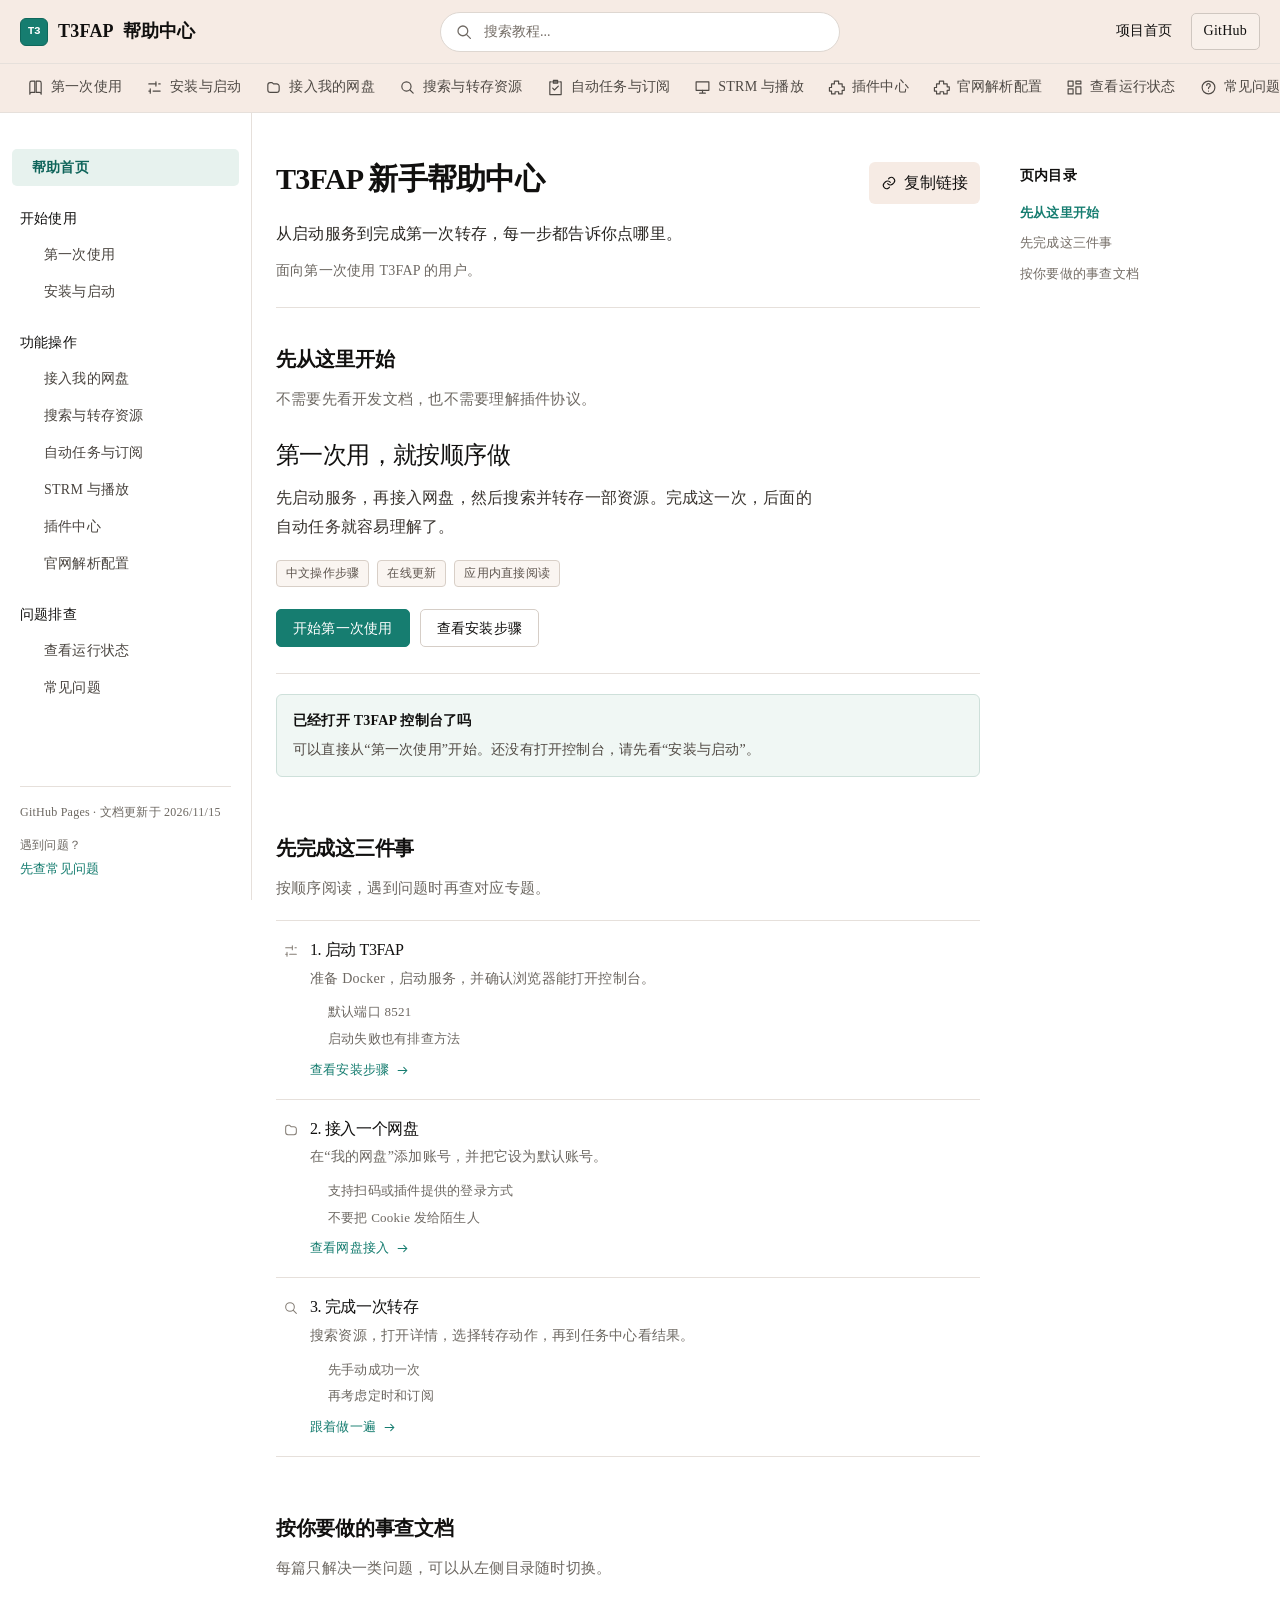
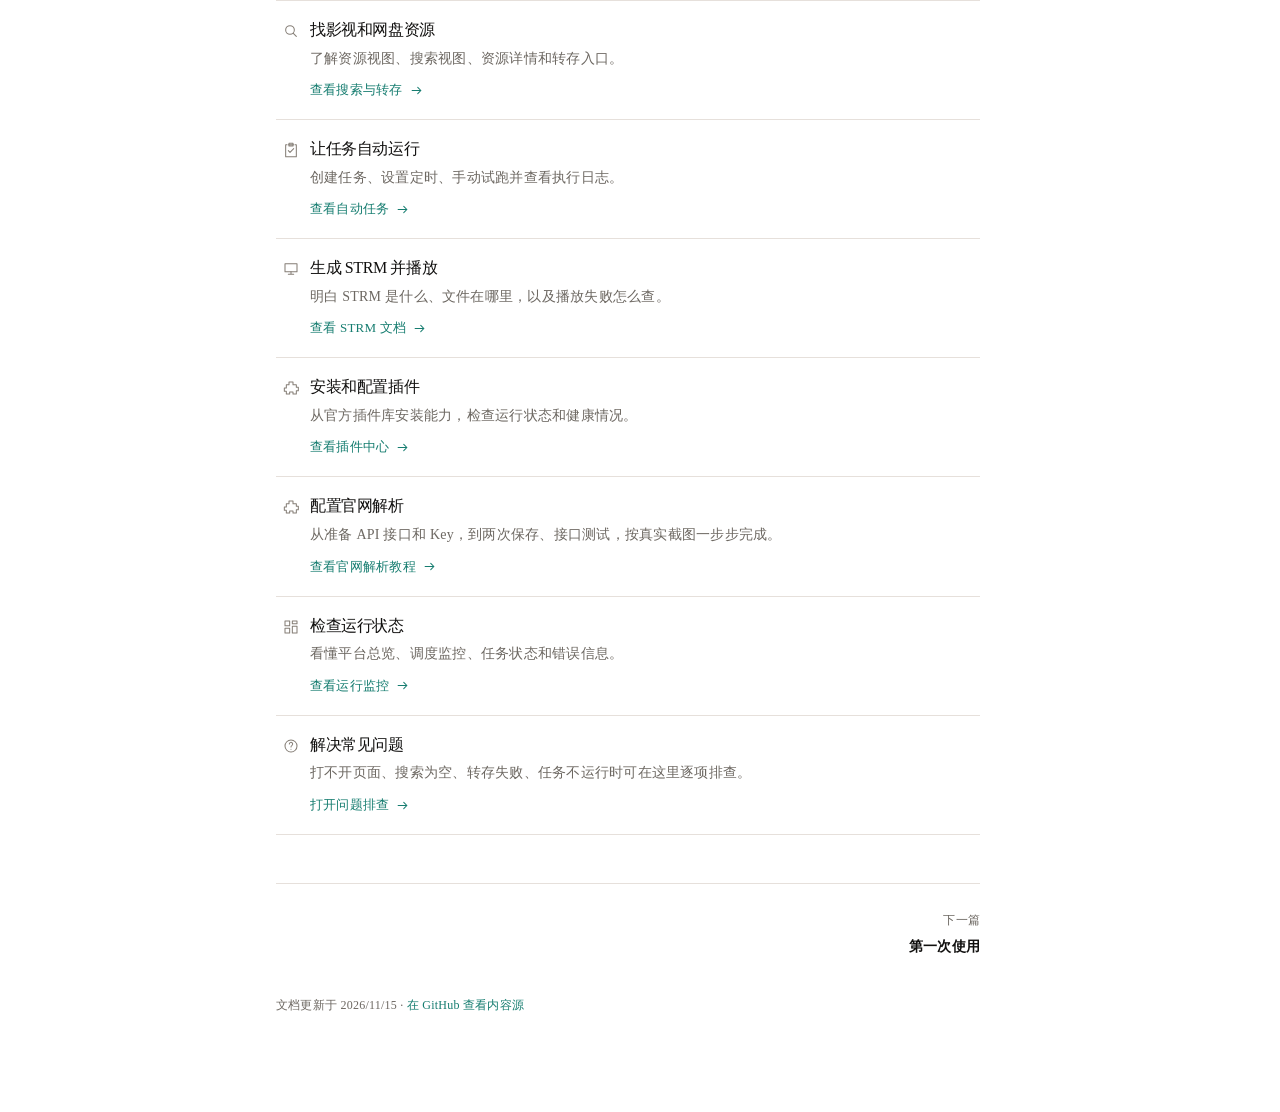
==== commit 8d0edc38: "docs: redesign help center and add parser guide" ====
--- a/content/help/index.html
+++ b/content/help/index.html
@@ -1,16 +1,14 @@
 <!doctype html>
-<html lang="zh-CN" data-type="product" data-radius="soft" data-buttons="solid">
+<html lang="zh-CN" data-type="software" data-radius="soft" data-buttons="solid">
 <head>
   <meta charset="utf-8">
   <meta name="viewport" content="width=device-width, initial-scale=1">
+  <meta name="page-type" content="software">
   <meta name="site-kind" content="software">
-  <meta name="theme-color" content="#eeecea">
+  <meta name="theme-color" content="#f6ebe4">
   <meta name="description" content="T3FAP 中文新手帮助中心：安装启动、网盘接入、资源转存、自动任务、STRM 播放和故障排查。">
   <title>T3FAP 在线帮助中心</title>
   <link rel="canonical" href="https://qq85423296.github.io/T3FAP/help/">
-  <link rel="preconnect" href="https://fonts.googleapis.com">
-  <link rel="preconnect" href="https://fonts.gstatic.com" crossorigin>
-  <link href="https://fonts.googleapis.com/css2?family=DM+Mono:wght@400;500&family=Instrument+Sans:wght@400;500;600&display=swap" rel="stylesheet">
   <link rel="stylesheet" href="../assets/system.css">
   <link rel="stylesheet" href="../assets/site.css">
   <link rel="stylesheet" href="./help.css">
@@ -19,36 +17,43 @@
   <a class="help-skip" href="#help-article">跳到正文</a>
   <header class="help-topbar">
     <div class="help-topbar__inner">
-      <button id="help-menu-button" class="help-icon-button help-menu-button" type="button" aria-label="打开文档目录" aria-expanded="false" aria-controls="help-sidebar">
-        <svg viewBox="0 0 20 20" aria-hidden="true"><path d="M3 5h14M3 10h14M3 15h14"/></svg>
-      </button>
-      <a class="help-brand" href="../" aria-label="返回 T3FAP 首页"><span class="help-brand__mark" aria-hidden="true">T3</span><span>T3FAP <small>帮助中心</small></span></a>
+      <a class="help-brand" href="../" aria-label="返回 T3FAP 首页"><span class="help-brand__mark" aria-hidden="true">T3</span><span class="help-brand__text">T3FAP <small>帮助中心</small></span></a>
       <div class="help-search" role="search">
         <label class="help-sr-only" for="help-search-input">搜索帮助文档</label>
-        <svg viewBox="0 0 20 20" aria-hidden="true"><circle cx="8.5" cy="8.5" r="5.5"/><path d="m13 13 4 4"/></svg>
-        <input id="help-search-input" type="search" placeholder="搜索：安装、转存、定时、STRM…" autocomplete="off" aria-expanded="false" aria-controls="help-search-results">
+        <svg viewBox="0 0 24 24" aria-hidden="true"><circle cx="10.5" cy="10.5" r="6.5"/><path d="m15.5 15.5 5 5"/></svg>
+        <input id="help-search-input" type="search" placeholder="搜索教程..." autocomplete="off" aria-expanded="false" aria-controls="help-search-results">
         <div id="help-search-results" class="help-search-results" hidden></div>
       </div>
+      <button id="help-search-toggle" class="help-icon-button help-search-toggle" type="button" aria-label="打开教程搜索" aria-expanded="false" aria-controls="help-search-input">
+        <svg viewBox="0 0 24 24" aria-hidden="true"><circle cx="10.5" cy="10.5" r="6.5"/><path d="m15.5 15.5 5 5"/></svg>
+      </button>
       <nav class="help-topbar__links" aria-label="帮助中心导航">
         <a href="../">项目首页</a>
-        <a href="https://github.com/qq85423296/T3FAP" target="_blank" rel="noopener noreferrer">GitHub ↗</a>
+        <a class="help-github-link" href="https://github.com/qq85423296/T3FAP" target="_blank" rel="noopener noreferrer">GitHub</a>
       </nav>
     </div>
   </header>
 
-  <div class="help-status" role="status" aria-live="polite">
-    <div>
-      <span id="help-source">正在读取在线教程…</span>
-      <span id="help-warning" class="help-status__warning" hidden></span>
-      <button id="help-retry" type="button" hidden>重新读取</button>
-    </div>
+  <div class="help-channelbar">
+    <nav id="help-channel-nav" class="help-channel-nav" aria-label="教程频道"></nav>
+    <button id="help-menu-button" class="help-channel-current" type="button" aria-label="打开文档目录" aria-expanded="false" aria-controls="help-sidebar">
+      <svg viewBox="0 0 24 24" aria-hidden="true"><path d="M4 6h16M4 12h16M4 18h16"/></svg>
+      <span id="help-channel-current">新手教程</span><span class="help-channel-current__suffix">正文</span>
+    </button>
   </div>
 
   <div class="help-shell">
     <aside id="help-sidebar" class="help-sidebar" aria-label="文档目录">
-      <div class="help-sidebar__top"><strong>新手教程</strong><button id="help-menu-close" class="help-icon-button" type="button" aria-label="关闭文档目录">×</button></div>
+      <div class="help-sidebar__top"><strong>T3FAP 教程</strong><button id="help-menu-close" class="help-icon-button" type="button" aria-label="关闭文档目录"><svg viewBox="0 0 24 24" aria-hidden="true"><path d="m6 6 12 12M18 6 6 18"/></svg></button></div>
       <nav id="help-nav" class="help-nav"></nav>
-      <div class="help-sidebar__footer"><span>遇到问题？</span><a id="help-faq-link" href="?doc=faq">先查常见问题 →</a></div>
+      <div class="help-sidebar__footer">
+        <div class="help-status" role="status" aria-live="polite">
+          <span id="help-source">正在读取在线教程…</span>
+          <span id="help-warning" class="help-status__warning" hidden></span>
+          <button id="help-retry" type="button" hidden>重新读取</button>
+        </div>
+        <span>遇到问题？</span><a id="help-faq-link" href="?doc=faq">先查常见问题</a>
+      </div>
     </aside>
     <button id="help-backdrop" class="help-backdrop" type="button" aria-label="关闭文档目录" hidden></button>
 
@@ -56,7 +61,6 @@
       <div id="help-loading" class="help-loading" role="status"><span class="help-loading__line"></span><span class="help-loading__line help-loading__line--short"></span><p>正在准备中文操作步骤…</p></div>
       <article id="help-article" class="help-article" tabindex="-1" hidden></article>
       <div id="help-error" class="help-error" hidden>
-        <p class="help-error__code">HELP / CONNECTION</p>
         <h1>暂时没有读到教程</h1>
         <p id="help-error-message">请检查网络后重新读取。</p>
         <div class="help-error__actions"><button id="help-error-retry" class="help-button help-button--primary" type="button">重新读取</button><a class="help-button" href="https://github.com/qq85423296/T3FAP" target="_blank" rel="noopener noreferrer">打开 GitHub 仓库</a></div>
@@ -65,7 +69,7 @@
     </main>
 
     <aside class="help-outline" aria-label="本页目录">
-      <div id="help-outline-content"><strong>本页内容</strong><p>读取文档后显示章节目录。</p></div>
+      <div id="help-outline-content"><strong>页内目录</strong><p>读取文档后显示章节目录。</p></div>
     </aside>
   </div>
 
--- a/content/assets/site.css
+++ b/content/assets/site.css
@@ -33,6 +33,11 @@
   font-weight: 600;
 }
 
+.nav__link[aria-current="location"] {
+  color: var(--ink);
+  font-weight: 600;
+}
+
 .mono {
   font-family: var(--font-mono);
 }
@@ -47,10 +52,14 @@
 }
 
 .hero__facts {
+  width: 100%;
   display: flex;
   flex-wrap: wrap;
+  justify-content: space-between;
   gap: var(--s-3) var(--s-5);
   margin-top: var(--s-6);
+  padding-top: 0;
+  border-top: 0;
   color: var(--muted);
   font-size: var(--t-small);
 }
@@ -79,7 +88,7 @@
 
 .hero__effect {
   position: absolute;
-  inset: 5% -6% 3% 3%;
+  inset: 0;
   z-index: -1;
   overflow: hidden;
   border-radius: var(--r-lg);
@@ -122,7 +131,7 @@
 .product-window__body {
   display: grid;
   grid-template-columns: 128px minmax(0, 1fr);
-  min-height: 400px;
+  min-height: 320px;
 }
 
 .product-window__sidebar {
@@ -203,8 +212,7 @@
   background: #fbfaf8;
 }
 
-.window-card small,
-.window-flow small {
+.window-card small {
   display: block;
   margin-bottom: var(--s-2);
   color: #716c66;
@@ -214,44 +222,6 @@
 .window-card strong {
   font-size: 14px;
   font-weight: 500;
-}
-
-.window-flow {
-  margin-top: var(--s-4);
-  padding: var(--s-4);
-  border-radius: 10px;
-  background: #e8ebe4;
-}
-
-.window-flow ol {
-  display: grid;
-  grid-template-columns: repeat(3, minmax(0, 1fr));
-  gap: var(--s-3);
-  margin: 0;
-  padding: 0;
-  list-style: none;
-}
-
-.window-flow li {
-  color: #45483f;
-  font-size: 12px;
-  line-height: 1.5;
-}
-
-.window-flow b {
-  display: block;
-  margin-bottom: 3px;
-  color: #5c6b54;
-  font: 12px/1 var(--font-mono);
-}
-
-.hero__caption {
-  position: absolute;
-  right: var(--s-4);
-  bottom: 0;
-  margin: 0;
-  color: var(--muted);
-  font-size: 12px;
 }
 
 .section-head--grid {
@@ -275,16 +245,50 @@
   background: var(--surface);
 }
 
+.feature-list,
+.help-grid {
+  flex: 1 1 auto;
+  align-content: stretch;
+}
+
+.feature-card__top {
+  margin-bottom: var(--s-4);
+}
+
 .feature-card__index {
   display: block;
-  margin-bottom: var(--s-8);
-  color: var(--accent);
+  color: #4f5e47;
   font: 13px/1 var(--font-mono);
+}
+
+.feature-card__visual {
+  min-height: 104px;
+  display: grid;
+  grid-template-columns: minmax(0, 1fr) auto;
+  align-content: center;
+  gap: var(--s-3) var(--s-4);
+  margin-bottom: var(--s-6);
+  padding: var(--s-4);
+  border-radius: 12px;
+  background: #dde2d8;
+  color: #3f493a;
+}
+
+.feature-card__visual > span,
+.feature-card__visual > strong {
+  font-size: 13px;
+  font-weight: 500;
+}
+
+.feature-card__visual > small {
+  grid-column: 1 / -1;
+  color: #4f5e47;
+  font-size: 12px;
 }
 
 .feature-card h3 {
   margin-bottom: var(--s-3);
-  font-size: var(--t-h3);
+  font-size: var(--t-lead);
 }
 
 .feature-card p {
@@ -307,6 +311,19 @@
   color: var(--accent);
 }
 
+.start-heading {
+  max-width: none;
+  gap: var(--s-3);
+}
+
+.start-heading__title {
+  display: block;
+}
+
+.start-heading .btn {
+  justify-self: start;
+}
+
 .start-steps {
   margin: 0;
   padding: 0;
@@ -317,10 +334,10 @@
 .start-steps li {
   counter-increment: start;
   display: grid;
-  grid-template-columns: 52px minmax(0, 1fr) auto;
+  grid-template-columns: 52px minmax(0, 1fr);
   align-items: center;
   gap: var(--s-5);
-  padding: var(--s-5) 0;
+  padding: 20px 0;
   border-bottom: 1px solid var(--line);
 }
 
@@ -330,8 +347,16 @@
   font: 14px/1 var(--font-mono);
 }
 
+.start-step__heading {
+  display: flex;
+  flex-wrap: wrap;
+  align-items: baseline;
+  gap: var(--s-2) var(--s-4);
+  margin-bottom: var(--s-1);
+}
+
 .start-steps h3 {
-  margin: 0 0 var(--s-1);
+  margin: 0;
   font-size: var(--t-lead);
 }
 
@@ -373,10 +398,32 @@
   border-color: var(--accent);
 }
 
-.help-topic__number {
-  margin-bottom: var(--s-6);
-  color: var(--accent);
+.help-topic__visual {
+  min-height: 64px;
+  display: grid;
+  grid-template-columns: auto minmax(0, 1fr) auto;
+  align-items: center;
+  gap: var(--s-3);
+  margin-bottom: var(--s-5);
+  padding: var(--s-4);
+  border-radius: 12px;
+  background: #dde2d8;
+  color: #3f493a;
+}
+
+.help-topic__visual > small {
+  color: #4f5e47;
   font: 12px/1 var(--font-mono);
+}
+
+.help-topic__visual > span,
+.help-topic__visual > strong {
+  font-size: 13px;
+  font-weight: 500;
+}
+
+.help-topic__visual > strong {
+  text-align: right;
 }
 
 .help-topic h3 {
@@ -404,14 +451,15 @@
   margin: 0;
 }
 
-.closing .container {
+.closing__cta {
   position: relative;
+  min-width: 0;
 }
 
 .close__word {
-  overflow: hidden;
-  font-size: clamp(76px, 17vw, 250px);
-  line-height: 0.8;
+  overflow: visible;
+  font-size: clamp(72px, 13vw, 180px);
+  line-height: 1;
   opacity: 0.1;
 }
 
@@ -435,24 +483,27 @@
     margin-top: var(--s-7);
   }
 
-  .hero__caption {
-    position: static;
-    margin-top: var(--s-3);
-    text-align: right;
-  }
-
   .product-window {
     width: 100%;
   }
 }
 
 @media (max-width: 639px) {
+  .hero__facts {
+    display: grid;
+    grid-template-columns: repeat(2, minmax(0, 1fr));
+  }
+
+  .hero__facts span:last-child {
+    grid-column: 1 / -1;
+  }
+
   .hero__media {
     min-height: 250px;
   }
 
   .hero__effect {
-    inset: 0 -20% 0 0;
+    inset: 0;
   }
 
   .product-window__chrome {
@@ -470,7 +521,7 @@
   }
 
   .product-window__main {
-    padding: var(--s-4);
+    padding: 14px;
   }
 
   .window-heading {
@@ -482,7 +533,7 @@
   }
 
   .window-card {
-    min-height: 62px;
+    min-height: 58px;
     padding: var(--s-3);
   }
 
@@ -490,26 +541,64 @@
     margin-bottom: var(--s-1);
   }
 
-  .window-flow {
+  .feature-card__top {
+    margin-bottom: var(--s-3);
+  }
+
+  .feature-card__visual {
+    min-height: 96px;
+    margin-bottom: var(--s-5);
+  }
+
+  .feature-card ul {
     display: none;
   }
 
-  .feature-card__index {
-    margin-bottom: var(--s-5);
+  .help-grid {
+    row-gap: var(--s-2);
+  }
+
+  .help-topic__visual {
+    min-height: 0;
+    margin-bottom: var(--s-4);
+    padding: var(--s-3);
+  }
+
+  .help-topic p {
+    margin-bottom: var(--s-4);
+  }
+
+  .start-heading > .btn {
+    display: none;
   }
 
   .start-steps li {
     grid-template-columns: 36px minmax(0, 1fr);
     gap: var(--s-3);
+    padding: var(--s-2) 0;
+  }
+
+  .faq > .faq__item {
     padding: var(--s-3) 0;
-  }
-
-  .start-steps a {
-    grid-column: 2;
   }
 
   .help-topic {
     min-height: 0;
+  }
+}
+
+@media (max-width: 639px) {
+  footer.closing > .wrap {
+    grid-template-rows: auto auto;
+    row-gap: var(--s-5);
+  }
+
+  .closing__cta {
+    gap: var(--s-4);
+  }
+
+  .close__word {
+    margin-bottom: 0;
   }
 }
 
--- a/content/help/help.css
+++ b/content/help/help.css
@@ -1,18 +1,36 @@
 html {
   scroll-behavior: smooth;
-  scroll-padding-top: 104px;
+  scroll-padding-top: 132px;
+  background: #fff;
 }
 
 body.help-page {
+  --help-header: #f6ebe4;
+  --help-ink: #11100f;
+  --help-muted: #6d6862;
+  --help-faint: #8a837c;
+  --help-line: #e6e0db;
+  --help-teal: #167d70;
+  --help-teal-dark: #0e645a;
+  --help-teal-soft: #e7f2ee;
+  --help-warm: #faf5f1;
   min-width: 320px;
   margin: 0;
-  background: var(--p-bg);
-  color: var(--p-ink);
-  font: 400 var(--t-body)/1.75 var(--font-text);
-}
-
-.help-page * {
+  background: #fff;
+  color: var(--help-ink);
+  font: 400 16px/1.75 "Songti SC", "Noto Serif SC", STSong, SimSun, serif;
+  letter-spacing: 0.015em;
+  caret-color: var(--help-teal);
+}
+
+.help-page *,
+.help-page *::before,
+.help-page *::after {
   box-sizing: border-box;
+}
+
+.help-page [hidden] {
+  display: none !important;
 }
 
 .help-page button,
@@ -26,12 +44,55 @@
 }
 
 .help-page a {
-  color: var(--p-action);
+  color: var(--help-teal);
+  text-underline-offset: 4px;
+}
+
+.help-page h1,
+.help-page h2,
+.help-page h3,
+.help-page h4,
+.help-page h5,
+.help-page h6 {
+  font-family: inherit;
+}
+
+.help-page ::selection {
+  background: #cde5de;
+  color: #102d28;
+}
+
+.help-page * {
+  scrollbar-color: #c8c0b9 transparent;
+  scrollbar-width: thin;
+}
+
+.help-page *::-webkit-scrollbar {
+  width: 8px;
+  height: 8px;
+}
+
+.help-page *::-webkit-scrollbar-thumb {
+  border: 2px solid transparent;
+  border-radius: 8px;
+  background: #c8c0b9;
+  background-clip: padding-box;
 }
 
 .help-page :focus-visible {
-  outline: 3px solid color-mix(in srgb, var(--p-accent) 60%, transparent);
+  outline: 2px solid var(--help-teal);
   outline-offset: 3px;
+}
+
+.help-icon {
+  width: 18px;
+  height: 18px;
+  flex: 0 0 auto;
+  fill: none;
+  stroke: currentColor;
+  stroke-width: 1.65;
+  stroke-linecap: round;
+  stroke-linejoin: round;
 }
 
 .help-sr-only {
@@ -50,11 +111,11 @@
   position: fixed;
   top: 8px;
   left: 8px;
-  z-index: 100;
+  z-index: 120;
   padding: 8px 12px;
-  border-radius: 8px;
-  background: var(--p-action);
-  color: var(--p-action-ink);
+  border-radius: 5px;
+  background: var(--help-teal-dark);
+  color: #fff;
   transform: translateY(-160%);
 }
 
@@ -65,119 +126,132 @@
 .help-topbar {
   position: sticky;
   top: 0;
-  z-index: 30;
-  border-bottom: 1px solid var(--line);
-  background: color-mix(in srgb, var(--p-bg) 96%, transparent);
+  z-index: 40;
+  height: 64px;
+  border-bottom: 1px solid var(--help-line);
+  background: var(--help-header);
 }
 
 .help-topbar__inner {
-  width: min(100%, 1536px);
-  min-height: 64px;
+  height: 100%;
   display: grid;
-  grid-template-columns: 260px minmax(260px, 620px) 1fr;
+  grid-template-columns: minmax(220px, 1fr) minmax(280px, 400px) minmax(220px, 1fr);
   align-items: center;
-  gap: 32px;
-  margin: 0 auto;
-  padding: 8px 32px;
-}
-
-.help-brand {
+  gap: 24px;
+  padding: 0 20px;
+}
+
+.help-page .help-brand {
   display: inline-flex;
   align-items: center;
-  gap: 12px;
+  gap: 10px;
   width: max-content;
-  color: var(--p-ink);
-  font-weight: 600;
+  color: var(--help-ink);
+  font-size: 18px;
+  font-weight: 700;
+  line-height: 1.2;
   text-decoration: none;
-}
-
-.help-brand small {
-  display: block;
-  color: var(--p-muted);
-  font-size: 11px;
-  font-weight: 400;
-  line-height: 1.2;
+  white-space: nowrap;
+}
+
+.help-brand__text small {
+  margin-left: 5px;
+  font-size: inherit;
+  font-weight: inherit;
 }
 
 .help-brand__mark {
-  width: 34px;
-  height: 34px;
+  width: 28px;
+  height: 28px;
   display: grid;
   place-items: center;
-  border-radius: 10px;
-  background: var(--p-action);
-  color: var(--p-action-ink);
-  font: 500 12px/1 var(--font-mono);
+  border: 1px solid #0f675b;
+  border-radius: 6px;
+  background: var(--help-teal);
+  color: #fff;
+  font: 700 11px/1 ui-monospace, SFMono-Regular, Consolas, monospace;
+  letter-spacing: -0.04em;
 }
 
 .help-search {
   position: relative;
+  width: 100%;
+}
+
+.help-search > svg,
+.help-search-toggle svg {
+  fill: none;
+  stroke: currentColor;
+  stroke-width: 1.7;
+  stroke-linecap: round;
 }
 
 .help-search > svg {
   position: absolute;
   top: 50%;
-  left: 14px;
+  left: 15px;
+  z-index: 1;
   width: 18px;
   height: 18px;
-  fill: none;
-  stroke: var(--p-muted);
-  stroke-width: 1.5;
+  color: #706a64;
   transform: translateY(-50%);
   pointer-events: none;
 }
 
 .help-search input {
   width: 100%;
-  height: 42px;
-  padding: 0 16px 0 42px;
-  border: 1px solid var(--line);
-  border-radius: 10px;
+  height: 40px;
+  padding: 0 18px 0 43px;
+  border: 1px solid #ded7d1;
+  border-radius: 20px;
   outline: 0;
-  background: var(--p-surface);
-  color: var(--p-ink);
+  background: #fff;
+  color: var(--help-ink);
   font-size: 14px;
+  letter-spacing: 0;
+  transition: border-color 160ms ease-out, box-shadow 160ms ease-out;
+}
+
+.help-search input::placeholder {
+  color: #756e67;
+  opacity: 1;
 }
 
 .help-search input:focus {
-  border-color: var(--p-accent);
-  background: var(--p-bg);
-}
-
-.help-search input::placeholder {
-  color: var(--p-muted);
+  border-color: var(--help-teal);
+  box-shadow: 0 3px 12px rgb(22 125 112 / 10%);
 }
 
 .help-search-results {
   position: absolute;
-  top: calc(100% + 8px);
+  top: calc(100% + 10px);
   left: 0;
   right: 0;
-  z-index: 40;
+  z-index: 75;
   max-height: min(520px, 70vh);
   overflow-y: auto;
-  padding: 8px;
-  border: 1px solid var(--line);
-  border-radius: 12px;
-  background: #f7f5f2;
-  box-shadow: 0 18px 50px rgb(51 50 49 / 14%);
+  padding: 6px;
+  border: 1px solid var(--help-line);
+  border-radius: 8px;
+  background: #fff;
+  box-shadow: 0 14px 36px rgb(61 48 40 / 14%);
 }
 
 .help-search-result {
   width: 100%;
   display: block;
-  padding: 12px;
+  padding: 11px 12px;
   border: 0;
-  border-radius: 8px;
+  border-radius: 5px;
   background: transparent;
-  color: var(--p-ink);
+  color: var(--help-ink);
   text-align: left;
   cursor: pointer;
 }
 
 .help-search-result:hover,
 .help-search-result:focus-visible {
-  background: var(--p-surface);
+  background: var(--help-teal-soft);
 }
 
 .help-search-result strong,
@@ -190,17 +264,20 @@
   font-size: 14px;
 }
 
+.help-search-result span,
+.help-search-result small {
+  color: var(--help-muted);
+  font-size: 12px;
+}
+
 .help-search-result span {
   margin-top: 2px;
-  color: var(--p-muted);
-  font-size: 12px;
+  color: var(--help-teal-dark);
 }
 
 .help-search-result small {
   margin-top: 5px;
   overflow: hidden;
-  color: var(--p-muted);
-  font-size: 12px;
   text-overflow: ellipsis;
   white-space: nowrap;
 }
@@ -208,290 +285,387 @@
 .help-search-empty {
   margin: 0;
   padding: 24px 12px;
-  color: var(--p-muted);
+  color: var(--help-muted);
   font-size: 14px;
   text-align: center;
 }
 
 .help-topbar__links {
   display: flex;
+  align-items: center;
   justify-content: flex-end;
-  gap: 24px;
+  gap: 18px;
 }
 
 .help-topbar__links a {
-  color: var(--p-ink);
+  color: var(--help-ink);
   font-size: 14px;
   text-decoration: none;
   white-space: nowrap;
 }
 
 .help-topbar__links a:hover {
-  color: var(--p-action);
-  text-decoration: underline;
+  color: var(--help-teal);
+}
+
+.help-topbar__links .help-github-link {
+  padding: 5px 12px;
+  border: 1px solid #cfc7c0;
+  border-radius: 5px;
+  background: rgb(255 255 255 / 22%);
 }
 
 .help-icon-button {
-  width: 38px;
-  height: 38px;
+  width: 36px;
+  height: 36px;
   display: inline-grid;
   place-items: center;
   padding: 0;
-  border: 1px solid var(--line);
-  border-radius: 9px;
+  border: 1px solid #d5cdc6;
+  border-radius: 5px;
   background: transparent;
-  color: var(--p-ink);
+  color: var(--help-ink);
   cursor: pointer;
 }
 
 .help-icon-button svg {
-  width: 20px;
-  height: 20px;
+  width: 19px;
+  height: 19px;
   fill: none;
   stroke: currentColor;
-  stroke-width: 1.5;
+  stroke-width: 1.7;
   stroke-linecap: round;
 }
 
-.help-menu-button,
-.help-sidebar__top .help-icon-button {
+.help-search-toggle {
   display: none;
 }
 
+.help-channelbar {
+  position: sticky;
+  top: 64px;
+  z-index: 35;
+  height: 49px;
+  border-bottom: 1px solid var(--help-line);
+  background: var(--help-header);
+}
+
+.help-channel-nav {
+  height: 48px;
+  display: flex;
+  align-items: stretch;
+  gap: 2px;
+  overflow-x: auto;
+  padding: 0 16px;
+  scrollbar-width: none;
+}
+
+.help-channel-nav::-webkit-scrollbar {
+  display: none;
+}
+
+.help-page .help-channel-nav__link {
+  min-width: max-content;
+  display: inline-flex;
+  align-items: center;
+  gap: 7px;
+  padding: 0 11px;
+  border-bottom: 2px solid transparent;
+  color: #4e4944;
+  font-size: 14px;
+  line-height: 48px;
+  text-decoration: none;
+  transition: color 150ms ease-out, background-color 150ms ease-out;
+}
+
+.help-channel-nav__link .help-icon {
+  width: 17px;
+  height: 17px;
+}
+
+.help-page .help-channel-nav__link:hover {
+  background: rgb(255 255 255 / 24%);
+  color: var(--help-teal-dark);
+}
+
+.help-page .help-channel-nav__link[aria-current="page"] {
+  border-bottom-color: var(--help-teal);
+  color: var(--help-teal-dark);
+  font-weight: 700;
+}
+
+.help-channel-current {
+  display: none;
+}
+
+.help-shell {
+  width: 100%;
+  max-width: 1600px;
+  display: grid;
+  grid-template-columns: 252px minmax(0, 1fr) 260px;
+  margin: 0 auto;
+}
+
+.help-sidebar {
+  position: sticky;
+  top: 113px;
+  height: calc(100dvh - 113px);
+  min-height: 0;
+  display: flex;
+  flex-direction: column;
+  overflow-y: auto;
+  border-right: 1px solid var(--help-line);
+  background: #fff;
+  padding: 36px 0 20px;
+}
+
+.help-sidebar__top {
+  display: none;
+}
+
+.help-nav {
+  flex: 1 0 auto;
+}
+
+.help-nav__home,
+.help-nav a {
+  display: block;
+  color: #49443f;
+  font-size: 14px;
+  line-height: 1.5;
+  text-decoration: none;
+}
+
+.help-nav__home {
+  margin: 0 12px 18px;
+  padding: 8px 20px;
+  border-radius: 5px;
+  color: var(--help-ink);
+  font-weight: 700;
+}
+
+.help-nav__group {
+  margin-top: 22px;
+}
+
+.help-nav__group > strong {
+  display: block;
+  margin: 0 20px 7px;
+  color: var(--help-ink);
+  font-size: 14px;
+  font-weight: 400;
+  line-height: 1.5;
+}
+
+.help-nav__group a {
+  margin: 0 12px;
+  padding: 8px 20px 8px 32px;
+  border-radius: 5px;
+}
+
+.help-nav a:hover {
+  background: var(--help-warm);
+  color: var(--help-teal-dark);
+}
+
+.help-nav a[aria-current="page"] {
+  background: var(--help-teal-soft);
+  color: var(--help-teal-dark);
+  font-weight: 700;
+}
+
+.help-sidebar__footer {
+  display: grid;
+  gap: 4px;
+  margin: 32px 20px 0;
+  padding-top: 16px;
+  border-top: 1px solid var(--help-line);
+  color: var(--help-muted);
+  font-size: 12px;
+  line-height: 1.6;
+}
+
+.help-sidebar__footer > a {
+  width: max-content;
+  font-size: 13px;
+}
+
 .help-status {
-  border-bottom: 1px solid var(--line);
-  background: var(--p-surface);
-  color: var(--p-muted);
+  display: grid;
+  gap: 3px;
+  margin-bottom: 10px;
+  color: var(--help-muted);
   font-size: 12px;
-}
-
-.help-status > div {
-  width: min(100%, 1536px);
-  min-height: 32px;
-  display: flex;
-  align-items: center;
-  gap: 16px;
-  margin: 0 auto;
-  padding: 4px 32px;
+  line-height: 1.55;
 }
 
 .help-status__warning {
-  color: #79552e;
+  color: #87591d;
 }
 
 .help-status button {
+  width: max-content;
   padding: 0;
   border: 0;
   background: none;
-  color: var(--p-action);
+  color: var(--help-teal);
   text-decoration: underline;
+  text-underline-offset: 3px;
   cursor: pointer;
-}
-
-.help-shell {
-  width: min(100%, 1536px);
-  display: grid;
-  grid-template-columns: 228px minmax(0, 860px) 196px;
-  justify-content: space-between;
-  gap: 48px;
-  margin: 0 auto;
-  padding: 0 32px;
-}
-
-.help-sidebar {
-  position: sticky;
-  top: 96px;
-  height: calc(100vh - 96px);
-  overflow-y: auto;
-  padding: 32px 0 24px;
-  scrollbar-width: thin;
-}
-
-.help-sidebar__top {
-  display: flex;
-  align-items: center;
-  justify-content: space-between;
-  margin-bottom: 20px;
-}
-
-.help-sidebar__top strong {
-  font-size: 14px;
-}
-
-.help-nav__home,
-.help-nav a {
-  display: block;
-  border-radius: 8px;
-  color: var(--p-muted);
-  font-size: 14px;
-  text-decoration: none;
-}
-
-.help-nav__home {
-  margin-bottom: 20px;
-  padding: 8px 10px;
-  color: var(--p-ink);
-  font-weight: 500;
-}
-
-.help-nav__group {
-  margin-top: 22px;
-}
-
-.help-nav__group > strong {
-  display: block;
-  margin: 0 10px 6px;
-  color: var(--p-muted);
-  font: 500 11px/1.4 var(--font-mono);
-  letter-spacing: 0.06em;
-}
-
-.help-nav__group a {
-  padding: 7px 10px;
-}
-
-.help-nav a:hover {
-  background: var(--p-surface);
-  color: var(--p-ink);
-}
-
-.help-nav a[aria-current="page"] {
-  background: #dce2d7;
-  color: #3f493a;
-  font-weight: 500;
-}
-
-.help-sidebar__footer {
-  display: grid;
-  gap: 3px;
-  margin-top: 32px;
-  padding: 16px 10px;
-  border-top: 1px solid var(--line);
-  color: var(--p-muted);
-  font-size: 12px;
-}
-
-.help-sidebar__footer a {
-  font-size: 13px;
 }
 
 .help-main {
   min-width: 0;
-  padding: 44px 0 96px;
+  padding: 48px 40px 96px 24px;
 }
 
 .help-article {
-  max-width: 820px;
-}
-
-.help-breadcrumb {
-  margin: 0 0 20px;
-  color: var(--p-muted);
+  width: 100%;
+  max-width: 860px;
+  outline: 0;
+}
+
+.help-doc-header {
+  padding-bottom: 24px;
+  border-bottom: 1px solid var(--help-line);
+}
+
+.help-doc-title-row {
+  display: flex;
+  align-items: flex-start;
+  justify-content: space-between;
+  gap: 24px;
+  margin-bottom: 16px;
+}
+
+.help-doc-title-row h1,
+.help-doc-header > h1 {
+  margin: 0;
+  color: var(--help-ink);
+  font-size: 30px;
+  font-weight: 700;
+  line-height: 1.2;
+  letter-spacing: -0.025em;
+  text-wrap: balance;
+}
+
+.help-copy-link {
+  min-width: max-content;
+  display: inline-flex;
+  align-items: center;
+  gap: 7px;
+  margin-top: 1px;
+  padding: 7px 12px;
+  border: 0;
+  border-radius: 6px;
+  background: var(--help-header);
+  color: var(--help-ink);
   font-size: 13px;
-}
-
-.help-doc-header {
-  padding-bottom: 32px;
-  border-bottom: 1px solid var(--line);
-}
-
-.help-doc-header__group {
-  margin: 0 0 12px;
-  color: var(--p-accent);
-  font: 500 12px/1.4 var(--font-mono);
-  letter-spacing: 0.05em;
-}
-
-.help-doc-header h1 {
+  line-height: 20px;
+  cursor: pointer;
+  transition: background-color 150ms ease-out, color 150ms ease-out;
+}
+
+.help-copy-link .help-icon {
+  width: 16px;
+  height: 16px;
+}
+
+.help-copy-link:hover {
+  background: #eee0d7;
+  color: var(--help-teal-dark);
+}
+
+.help-copy-link:disabled {
+  cursor: wait;
+  opacity: 0.72;
+}
+
+.help-doc-header__subtitle {
+  margin: 0;
+  color: #292622;
+  font-size: 16px;
+  line-height: 1.8;
+}
+
+.help-doc-header__description {
+  margin: 10px 0 0;
+  color: var(--help-muted);
+  font-size: 14px;
+  line-height: 1.75;
+}
+
+.help-doc-section {
+  padding-top: 36px;
+  scroll-margin-top: 132px;
+}
+
+.help-doc-section > h2 {
   margin: 0 0 16px;
-  font-size: clamp(34px, 4vw, 52px);
-  line-height: 1.15;
-  letter-spacing: -0.035em;
-}
-
-.help-doc-header__subtitle {
-  max-width: 680px;
-  margin: 0;
-  color: var(--p-muted);
+  color: var(--help-ink);
+  font-size: 20px;
+  font-weight: 700;
+  line-height: 1.5;
+  letter-spacing: -0.015em;
+  text-wrap: balance;
+}
+
+.help-doc-section > h3 {
+  margin: 28px 0 12px;
   font-size: 18px;
-  line-height: 1.7;
-}
-
-.help-doc-header__description {
-  margin: 12px 0 0;
-  color: var(--p-muted);
-  font-size: 14px;
-}
-
-.help-doc-section {
-  scroll-margin-top: 112px;
-  padding-top: 48px;
-}
-
-.help-doc-section > h2 {
-  margin: 0 0 8px;
-  font-size: 28px;
-  line-height: 1.3;
-  letter-spacing: -0.02em;
-}
-
-.help-doc-section > h3 {
-  margin: 40px 0 8px;
-  font-size: 22px;
+  line-height: 1.5;
 }
 
 .help-doc-section__description {
-  margin: 0 0 24px;
-  color: var(--p-muted);
+  margin: -4px 0 18px;
+  color: var(--help-muted);
+  font-size: 15px;
+  line-height: 1.8;
 }
 
 .help-block {
-  margin-top: 24px;
+  margin-top: 0;
+  margin-bottom: 20px;
+}
+
+.help-paragraph,
+.help-bullet-list {
+  line-height: 1.85;
 }
 
 .help-paragraph {
-  margin: 0;
-  line-height: 1.85;
+  margin-bottom: 18px;
 }
 
 .help-bullet-list {
   display: grid;
-  gap: 10px;
-  margin: 0;
-  padding: 0;
-  list-style: none;
-}
-
-.help-bullet-list li {
-  position: relative;
+  gap: 7px;
   padding-left: 22px;
-}
-
-.help-bullet-list li::before {
-  content: "";
-  position: absolute;
-  top: 0.78em;
-  left: 2px;
-  width: 6px;
-  height: 6px;
-  border-radius: 50%;
-  background: var(--p-accent);
+  list-style: disc;
+  list-style-position: outside;
+}
+
+.help-bullet-list li::marker,
+.help-step li::marker {
+  color: var(--help-teal);
 }
 
 .help-guide-hero {
-  padding: 28px;
-  border-radius: 14px;
-  background: #dfe5da;
+  padding: 8px 0 26px;
+  border-bottom: 1px solid var(--help-line);
 }
 
 .help-guide-hero h2 {
   margin: 0 0 10px;
-  font-size: 26px;
+  font-size: 24px;
+  line-height: 1.4;
 }
 
 .help-guide-hero > p {
+  max-width: 68ch;
   margin: 0;
-  color: #4c5148;
+  color: #39342f;
+  line-height: 1.85;
 }
 
 .help-badges {
@@ -502,146 +676,195 @@
 }
 
 .help-badges span {
-  padding: 4px 9px;
-  border: 1px solid rgb(63 73 58 / 18%);
-  border-radius: 999px;
-  color: #3f493a;
+  padding: 3px 9px;
+  border: 1px solid #d8cfc7;
+  border-radius: 4px;
+  background: var(--help-warm);
+  color: #5e554e;
   font-size: 12px;
+  line-height: 1.6;
 }
 
 .help-actions {
   display: flex;
   flex-wrap: wrap;
-  gap: 12px;
-  margin-top: 24px;
-}
-
-.help-button {
-  min-height: 42px;
+  gap: 10px;
+  margin-top: 22px;
+}
+
+.help-page .help-button {
+  min-height: 38px;
   display: inline-flex;
   align-items: center;
   justify-content: center;
-  padding: 8px 16px;
-  border: 1px solid var(--line);
-  border-radius: 9px;
-  background: transparent;
-  color: var(--p-ink);
+  padding: 7px 16px;
+  border: 1px solid #d6cec7;
+  border-radius: 5px;
+  background: #fff;
+  color: var(--help-ink);
   font-size: 14px;
+  line-height: 1.5;
   text-decoration: none;
   cursor: pointer;
+  transition: transform 150ms ease-out, border-color 150ms ease-out, background-color 150ms ease-out;
 }
 
 .help-button:hover {
-  border-color: var(--p-accent);
-}
-
-.help-button--primary {
-  border-color: var(--p-action);
-  background: var(--p-action);
-  color: var(--p-action-ink);
-}
-
-.help-button.help-button--primary {
-  color: #ffffff;
+  border-color: var(--help-teal);
+  background: var(--help-teal-soft);
+  color: var(--help-teal-dark);
+  transform: translateY(-1px);
+}
+
+.help-button:active {
+  transform: translateY(0);
+}
+
+.help-page .help-button--primary {
+  border-color: var(--help-teal);
+  background: var(--help-teal);
+  color: #fff;
+}
+
+.help-button--primary:hover {
+  background: var(--help-teal-dark);
+  color: #fff;
 }
 
 .help-button--ghost {
   border-color: transparent;
+  background: transparent;
 }
 
 .help-callout {
-  padding: 18px 20px;
-  border-left: 3px solid #6e8197;
-  border-radius: 0 10px 10px 0;
-  background: #e2e7eb;
+  padding: 14px 16px;
+  border: 1px solid #e0d7d0;
+  border-radius: 6px;
+  background: var(--help-warm);
+  color: var(--help-ink);
+}
+
+.help-callout--info {
+  border-color: #cee0da;
+  background: #f0f7f4;
+}
+
+.help-callout--warning {
+  border-color: #ead8b9;
+  background: #fff8eb;
 }
 
 .help-callout--success {
-  border-left-color: #5c6b54;
-  background: #e1e7dc;
-}
-
-.help-callout--warning {
-  border-left-color: #9b743d;
-  background: #eee5d8;
-}
-
-.help-callout--error {
-  border-left-color: #9a5a52;
-  background: #eee0dd;
+  border-color: #cee0d4;
+  background: #f1f7f2;
+}
+
+.help-callout--danger {
+  border-color: #e8cfc9;
+  background: #fff4f1;
 }
 
 .help-callout strong {
   display: block;
   margin-bottom: 4px;
+  font-size: 14px;
 }
 
 .help-callout p {
   margin: 0;
-  color: #4f4d49;
-}
-
-.help-card-grid {
-  display: grid;
-  gap: 16px;
-}
-
+  color: #514a44;
+  font-size: 14px;
+  line-height: 1.75;
+}
+
+.help-card-grid,
 .help-card-grid--2,
 .help-card-grid--3,
 .help-card-grid--4 {
-  grid-template-columns: repeat(2, minmax(0, 1fr));
+  display: grid;
+  grid-template-columns: minmax(0, 1fr);
+  gap: 0;
+  border-top: 1px solid var(--help-line);
 }
 
 .help-card {
-  height: 100%;
-  display: flex;
-  flex-direction: column;
-  padding: 20px;
-  border: 1px solid var(--line);
-  border-radius: 12px;
-  background: var(--p-surface);
-}
-
-a.help-card {
-  color: var(--p-ink);
+  position: relative;
+  height: auto;
+  display: block;
+  padding: 16px 8px 16px 34px;
+  border: 0;
+  border-bottom: 1px solid var(--help-line);
+  border-radius: 0;
+  background: transparent;
+  color: var(--help-ink);
   text-decoration: none;
+  transition: background-color 150ms ease-out;
+}
+
+.help-card__icon {
+  position: absolute;
+  top: 21px;
+  left: 7px;
+  width: 16px;
+  height: 18px;
+  fill: none;
+  stroke: #857e76;
+  stroke-width: 1.55;
+  stroke-linecap: round;
+  stroke-linejoin: round;
 }
 
 a.help-card:hover {
-  border-color: var(--p-accent);
+  background: var(--help-warm);
 }
 
 .help-card h3 {
-  margin: 0 0 8px;
-  font-size: 18px;
+  margin: 0 0 4px;
+  color: var(--help-ink);
+  font-size: 16px;
+  font-weight: 400;
+  line-height: 1.6;
 }
 
 .help-card p {
   margin: 0;
-  color: var(--p-muted);
+  color: var(--help-muted);
   font-size: 14px;
+  line-height: 1.75;
 }
 
 .help-card__action {
-  margin-top: auto;
-  padding-top: 16px;
-  color: var(--p-action);
+  display: inline-flex;
+  align-items: center;
+  gap: 6px;
+  margin-top: 8px;
+  color: var(--help-teal);
   font-size: 13px;
+}
+
+.help-card__action .help-icon {
+  width: 15px;
+  height: 15px;
+  transition: transform 150ms ease-out;
+}
+
+.help-card:hover .help-card__action .help-icon {
+  transform: translateX(2px);
 }
 
 .help-card ul {
   display: grid;
-  gap: 5px;
-  margin: 14px 0 0;
+  gap: 4px;
+  margin: 10px 0 0;
   padding-left: 18px;
-  color: var(--p-muted);
-  font-size: 12px;
+  color: var(--help-muted);
+  font-size: 13px;
 }
 
 .help-step-list {
   display: grid;
   gap: 0;
-  margin: 0;
+  margin: 0 0 20px;
   padding: 0;
   list-style: none;
   counter-reset: guide-step;
@@ -650,33 +873,38 @@
 .help-step {
   position: relative;
   display: grid;
-  grid-template-columns: 36px minmax(0, 1fr);
-  gap: 16px;
-  padding-bottom: 28px;
+  grid-template-columns: 30px minmax(0, 1fr);
+  gap: 14px;
+  padding-bottom: 26px;
   counter-increment: guide-step;
 }
 
 .help-step::before {
   content: counter(guide-step);
   z-index: 1;
-  width: 32px;
-  height: 32px;
+  width: 28px;
+  height: 28px;
   display: grid;
   place-items: center;
+  border: 1px solid #c8ddd6;
   border-radius: 50%;
-  background: #dce2d7;
-  color: #3f493a;
-  font: 500 13px/1 var(--font-mono);
+  background: var(--help-teal-soft);
+  color: var(--help-teal-dark);
+  font: 400 13px/1 ui-monospace, SFMono-Regular, Consolas, monospace;
 }
 
 .help-step::after {
   content: "";
   position: absolute;
-  top: 32px;
+  top: 30px;
   bottom: 0;
-  left: 15px;
+  left: 14px;
   width: 1px;
-  background: var(--line);
+  background: var(--help-line);
+}
+
+.help-step:last-child {
+  padding-bottom: 4px;
 }
 
 .help-step:last-child::after {
@@ -684,20 +912,81 @@
 }
 
 .help-step h3 {
-  margin: 2px 0 6px;
-  font-size: 18px;
+  margin: 1px 0 6px;
+  font-size: 17px;
+  font-weight: 700;
+  line-height: 1.6;
 }
 
 .help-step p {
   margin: 0;
+  line-height: 1.8;
 }
 
 .help-step ul {
   display: grid;
-  gap: 6px;
-  margin: 12px 0 0;
-  padding-left: 18px;
-  color: var(--p-muted);
+  gap: 5px;
+  margin: 10px 0 0;
+  padding-left: 19px;
+  color: var(--help-muted);
+  font-size: 14px;
+  line-height: 1.75;
+  list-style: disc;
+  list-style-position: outside;
+}
+
+.help-step__image-label {
+  margin-top: 12px !important;
+  padding: 10px 12px;
+  border: 1px dashed #cfc6be;
+  border-radius: 5px;
+  background: var(--help-warm);
+  color: var(--help-muted);
+  font-size: 13px;
+}
+
+.help-step__screenshot {
+  width: fit-content;
+  max-width: 100%;
+  margin: 16px 0 0;
+}
+
+.help-step__screenshot-link {
+  display: block;
+  width: fit-content;
+  max-width: 100%;
+  overflow: hidden;
+  border: 1px solid #d8d0c9;
+  border-radius: 6px;
+  background: #111b27;
+  transition: border-color 150ms ease-out, box-shadow 150ms ease-out;
+}
+
+.help-step__screenshot-link:hover {
+  border-color: var(--help-teal);
+  box-shadow: 0 3px 12px rgb(40 32 27 / 10%);
+}
+
+.help-step__screenshot img {
+  display: block;
+  width: auto;
+  max-width: 100%;
+  height: auto;
+}
+
+.help-step__screenshot figcaption {
+  margin-top: 8px;
+  color: var(--help-muted);
+  font-size: 13px;
+  line-height: 1.65;
+}
+
+.help-step__screenshot-error {
+  padding: 18px;
+  border: 1px dashed #cfc6be;
+  border-radius: 6px;
+  background: var(--help-warm);
+  color: var(--help-muted);
   font-size: 14px;
 }
 
@@ -707,17 +996,17 @@
 
 .help-code {
   margin-right: 0;
-  margin-bottom: 0;
+  margin-bottom: 20px;
   margin-left: 0;
   overflow: hidden;
-  border-radius: 12px;
-  background: #252622;
-  color: #f0efeb;
+  border-radius: 6px;
+  background: #242724;
+  color: #f4f2ee;
 }
 
 .help-code-details > summary {
   margin-bottom: 12px;
-  color: var(--p-action);
+  color: var(--help-teal);
   cursor: pointer;
 }
 
@@ -732,24 +1021,28 @@
   justify-content: space-between;
   gap: 16px;
   padding: 8px 14px;
-  border-bottom: 1px solid #41423d;
-  color: #d0cec7;
+  border-bottom: 1px solid #41463f;
+  color: #d5d4cf;
   font-size: 12px;
 }
 
 .help-code figcaption button {
   padding: 3px 8px;
-  border: 1px solid #565850;
-  border-radius: 6px;
+  border: 1px solid #5c6258;
+  border-radius: 4px;
   background: transparent;
-  color: #f0efeb;
+  color: #f4f2ee;
   cursor: pointer;
+}
+
+.help-code figcaption button:hover {
+  background: #373d35;
 }
 
 .help-code__description {
   margin: 0;
   padding: 12px 16px 0;
-  color: #c2c0ba;
+  color: #cbc9c2;
   font-size: 13px;
 }
 
@@ -758,7 +1051,8 @@
   margin: 0;
   overflow-x: auto;
   padding: 18px;
-  font: 13px/1.7 var(--font-mono);
+  font: 13px/1.7 ui-monospace, SFMono-Regular, Consolas, "Liberation Mono", monospace;
+  letter-spacing: 0;
   tab-size: 2;
 }
 
@@ -775,46 +1069,50 @@
   display: grid;
   grid-template-columns: repeat(2, minmax(0, 1fr));
   gap: 12px;
-  margin: 0;
+  margin: 0 0 20px;
 }
 
 .help-meta-grid > div {
-  padding: 16px;
-  border-radius: 10px;
-  background: var(--p-surface);
+  padding: 13px 14px;
+  border: 1px solid var(--help-line);
+  border-radius: 5px;
+  background: var(--help-warm);
 }
 
 .help-meta-grid dt {
-  color: var(--p-muted);
+  color: var(--help-muted);
   font-size: 12px;
 }
 
 .help-meta-grid dd {
   margin: 4px 0 0;
+  overflow-wrap: anywhere;
 }
 
 .help-table-wrap {
   overflow-x: auto;
-  border: 1px solid var(--line);
-  border-radius: 10px;
+  border: 1px solid var(--help-line);
+  border-radius: 5px;
 }
 
 .help-table {
   width: 100%;
   border-collapse: collapse;
   font-size: 13px;
+  font-variant-numeric: tabular-nums;
 }
 
 .help-table th,
 .help-table td {
-  padding: 12px;
-  border-bottom: 1px solid var(--line);
+  padding: 11px 12px;
+  border-bottom: 1px solid var(--help-line);
   text-align: left;
   vertical-align: top;
 }
 
 .help-table th {
-  background: var(--p-surface);
+  background: var(--help-warm);
+  font-weight: 700;
 }
 
 .help-table tr:last-child td {
@@ -822,17 +1120,17 @@
 }
 
 .help-faq-list {
-  border-top: 1px solid var(--line);
+  border-top: 1px solid var(--help-line);
 }
 
 .help-faq-list details {
-  border-bottom: 1px solid var(--line);
+  border-bottom: 1px solid var(--help-line);
 }
 
 .help-faq-list summary {
   position: relative;
-  padding: 18px 32px 18px 0;
-  font-weight: 500;
+  padding: 17px 32px 17px 0;
+  font-weight: 700;
   cursor: pointer;
   list-style: none;
 }
@@ -842,21 +1140,25 @@
 }
 
 .help-faq-list summary::after {
-  content: "+";
+  content: "";
   position: absolute;
-  top: 16px;
-  right: 4px;
-  color: var(--p-muted);
-  font: 20px/1 var(--font-mono);
+  top: 24px;
+  right: 5px;
+  width: 8px;
+  height: 8px;
+  border-right: 1.5px solid var(--help-muted);
+  border-bottom: 1.5px solid var(--help-muted);
+  transform: rotate(45deg);
+  transition: transform 150ms ease-out;
 }
 
 .help-faq-list details[open] summary::after {
-  content: "−";
+  transform: rotate(225deg) translate(-2px, -2px);
 }
 
 .help-faq-list details > div {
   padding: 0 0 20px;
-  color: var(--p-muted);
+  color: var(--help-muted);
 }
 
 .help-faq-list details p {
@@ -871,18 +1173,20 @@
 .help-prev-next {
   display: grid;
   grid-template-columns: repeat(2, minmax(0, 1fr));
-  gap: 16px;
-  margin-top: 64px;
-  padding-top: 24px;
-  border-top: 1px solid var(--line);
+  gap: 24px;
+  margin-top: 48px;
+  padding-top: 18px;
+  border-top: 1px solid var(--help-line);
 }
 
 .help-prev-next a {
-  padding: 16px;
-  border: 1px solid var(--line);
-  border-radius: 10px;
-  color: var(--p-ink);
+  padding: 8px 0;
+  color: var(--help-ink);
   text-decoration: none;
+}
+
+.help-prev-next a:hover strong {
+  color: var(--help-teal);
 }
 
 .help-prev-next a:last-child {
@@ -895,91 +1199,101 @@
 }
 
 .help-prev-next small {
-  color: var(--p-muted);
+  margin-bottom: 4px;
+  color: var(--help-muted);
   font-size: 12px;
+  font-weight: 400;
+}
+
+.help-prev-next strong {
+  font-size: 14px;
+  transition: color 150ms ease-out;
 }
 
 .help-doc-footer {
-  margin-top: 32px;
-  color: var(--p-muted);
+  margin-top: 28px;
+  color: var(--help-muted);
   font-size: 12px;
-  text-align: center;
 }
 
 .help-outline {
   position: sticky;
-  top: 96px;
-  height: calc(100vh - 96px);
+  top: 113px;
+  height: calc(100dvh - 113px);
   overflow-y: auto;
-  padding-top: 48px;
+  padding: 48px 20px 48px 0;
 }
 
 .help-outline strong {
-  font-size: 13px;
+  color: var(--help-ink);
+  font-size: 14px;
+  font-weight: 700;
 }
 
 .help-outline p {
-  color: var(--p-muted);
+  color: var(--help-muted);
   font-size: 12px;
 }
 
 .help-outline nav {
   display: grid;
-  gap: 4px;
-  margin-top: 14px;
+  gap: 3px;
+  margin-top: 10px;
 }
 
 .help-outline a {
-  padding: 4px 0 4px 12px;
-  border-left: 1px solid var(--line);
-  color: var(--p-muted);
-  font-size: 12px;
-  line-height: 1.5;
+  padding: 3px 0;
+  color: #746d66;
+  font-size: 13px;
+  line-height: 1.65;
   text-decoration: none;
 }
 
 .help-outline a:hover,
 .help-outline a.is-active {
-  border-left-color: var(--p-accent);
-  color: var(--p-ink);
+  color: var(--help-teal);
+}
+
+.help-outline a.is-active {
+  font-weight: 700;
 }
 
 .help-loading {
-  padding-top: 32px;
+  padding-top: 8px;
 }
 
 .help-loading__line {
   width: 70%;
-  height: 36px;
+  height: 34px;
   display: block;
-  border-radius: 8px;
-  background: var(--p-surface);
+  border-radius: 5px;
+  background: var(--help-header);
 }
 
 .help-loading__line--short {
   width: 42%;
-  height: 18px;
+  height: 17px;
   margin-top: 16px;
 }
 
 .help-loading p {
-  margin-top: 32px;
-  color: var(--p-muted);
+  margin-top: 30px;
+  color: var(--help-muted);
 }
 
 .help-error {
   max-width: 620px;
-  padding-top: 48px;
-}
-
-.help-error__code {
-  color: var(--p-accent);
-  font: 12px/1 var(--font-mono);
+  padding-top: 8px;
 }
 
 .help-error h1 {
-  margin: 16px 0;
-  font-size: 40px;
+  margin: 0 0 16px;
+  font-size: 30px;
+  line-height: 1.3;
+}
+
+.help-error p {
+  color: var(--help-muted);
 }
 
 .help-error__actions {
@@ -993,61 +1307,96 @@
   display: none;
 }
 
-@media (min-width: 1500px) {
-  .help-card-grid--3 {
-    grid-template-columns: repeat(3, minmax(0, 1fr));
-  }
-}
-
-@media (max-width: 1199px) {
+@media (max-width: 1279px) {
   .help-topbar__inner {
-    grid-template-columns: 210px minmax(240px, 1fr) auto;
-    gap: 20px;
+    grid-template-columns: minmax(200px, 1fr) minmax(260px, 360px) minmax(180px, 1fr);
+    gap: 18px;
+  }
+
+  .help-channel-nav__link {
+    padding-inline: 9px;
   }
 
   .help-shell {
-    grid-template-columns: 210px minmax(0, 1fr);
-    gap: 40px;
+    grid-template-columns: 240px minmax(0, 1fr);
+  }
+
+  .help-main {
+    padding-right: 32px;
   }
 
   .help-outline {
     display: none;
   }
-
-  .help-article {
-    max-width: 860px;
-  }
 }
 
 @media (max-width: 1023px) {
   .help-topbar__inner {
-    grid-template-columns: auto minmax(0, 1fr) auto;
-  }
-
-  .help-menu-button {
-    display: inline-grid;
-  }
-
-  .help-brand {
+    grid-template-columns: minmax(180px, 1fr) minmax(220px, 340px) auto;
+    gap: 14px;
+    padding-inline: 16px;
+  }
+
+  .help-topbar__links {
+    gap: 12px;
+  }
+
+  .help-channel-nav {
     display: none;
+  }
+
+  .help-channel-current {
+    height: 48px;
+    display: flex;
+    align-items: center;
+    gap: 10px;
+    padding: 0 16px;
+    border: 0;
+    background: transparent;
+    color: var(--help-ink);
+    font-size: 14px;
+    cursor: pointer;
+  }
+
+  .help-channel-current > svg {
+    width: 19px;
+    height: 19px;
+    fill: none;
+    stroke: currentColor;
+    stroke-width: 1.6;
+    stroke-linecap: round;
+  }
+
+  .help-channel-current__suffix {
+    color: var(--help-muted);
+  }
+
+  .help-channel-current__suffix::before {
+    content: "";
+    display: inline-block;
+    width: 5px;
+    height: 5px;
+    margin: 0 12px 2px 2px;
+    border-top: 1px solid #857d76;
+    border-right: 1px solid #857d76;
+    transform: rotate(45deg);
   }
 
   .help-shell {
     display: block;
-    max-width: 900px;
-    padding-inline: 40px;
+    max-width: none;
   }
 
   .help-sidebar {
     position: fixed;
     inset: 0 auto 0 0;
-    z-index: 60;
+    z-index: 90;
     width: min(320px, 88vw);
-    height: 100vh;
-    padding: 20px;
-    background: var(--p-bg);
-    box-shadow: 18px 0 50px rgb(51 50 49 / 16%);
-    transform: translateX(-110%);
+    height: 100dvh;
+    padding: 16px 0 20px;
+    border-right: 1px solid var(--help-line);
+    box-shadow: 16px 0 40px rgb(54 42 34 / 14%);
+    transform: translateX(-105%);
     transition: transform 180ms ease-out;
   }
 
@@ -1055,109 +1404,183 @@
     transform: translateX(0);
   }
 
-  .help-sidebar__top .help-icon-button {
-    display: inline-grid;
+  .help-sidebar__top {
+    display: flex;
+    align-items: center;
+    justify-content: space-between;
+    margin: 0 16px 20px 20px;
+  }
+
+  .help-sidebar__top strong {
+    font-size: 17px;
   }
 
   .help-backdrop {
     position: fixed;
     inset: 0;
-    z-index: 50;
+    z-index: 80;
     display: block;
     border: 0;
-    background: rgb(37 38 34 / 38%);
+    background: rgb(40 32 27 / 34%);
   }
 
   .help-main {
-    padding-top: 36px;
-  }
-
-  .help-status > div {
-    padding-inline: 40px;
+    max-width: 900px;
+    margin: 0 auto;
+    padding: 36px 24px 80px;
+  }
+
+  .help-article {
+    max-width: 860px;
   }
 }
 
 @media (max-width: 767px) {
   html {
-    scroll-padding-top: 92px;
+    scroll-padding-top: 124px;
   }
 
   .help-topbar__inner {
-    min-height: 58px;
-    grid-template-columns: auto minmax(0, 1fr);
+    grid-template-columns: minmax(0, 1fr) auto auto;
+    gap: 10px;
+    padding-inline: 16px;
+  }
+
+  .help-brand {
+    gap: 8px;
+    font-size: 16px;
+  }
+
+  .help-brand__mark {
+    width: 28px;
+    height: 28px;
+  }
+
+  .help-search {
+    display: none;
+  }
+
+  .help-search.is-open {
+    position: fixed;
+    top: 64px;
+    left: 0;
+    right: 0;
+    z-index: 70;
+    display: block;
+    width: 100%;
+    padding: 10px 16px 12px;
+    border-bottom: 1px solid var(--help-line);
+    background: var(--help-header);
+  }
+
+  .help-search.is-open input {
+    height: 40px;
+    font-size: 14px;
+  }
+
+  .help-search.is-open .help-search-results {
+    position: fixed;
+    top: 122px;
+    left: 16px;
+    right: 16px;
+    max-height: 62vh;
+  }
+
+  .help-search-toggle {
+    display: inline-grid;
+    border-color: transparent;
+  }
+
+  .help-topbar__links {
+    gap: 8px;
+  }
+
+  .help-topbar__links a {
+    font-size: 12px;
+  }
+
+  .help-topbar__links .help-github-link {
+    padding: 5px 8px;
+  }
+
+  .help-main {
+    padding: 28px 16px 64px;
+  }
+
+  .help-doc-title-row {
     gap: 12px;
-    padding: 8px 16px;
-  }
-
-  .help-topbar__links {
-    display: none;
-  }
-
-  .help-search input {
-    height: 40px;
-    font-size: 13px;
-  }
-
-  .help-status > div {
-    min-height: 30px;
-    padding-inline: 16px;
-  }
-
-  .help-status__warning {
-    display: none;
-  }
-
-  .help-shell {
-    padding-inline: 20px;
-  }
-
-  .help-main {
-    padding: 28px 0 64px;
-  }
-
-  .help-doc-header h1 {
-    font-size: 34px;
+    margin-bottom: 16px;
+  }
+
+  .help-doc-title-row h1,
+  .help-doc-header > h1 {
+    font-size: 24px;
+    line-height: 32px;
+    letter-spacing: -0.02em;
+  }
+
+  .help-copy-link {
+    padding: 6px 9px;
+    font-size: 12px;
   }
 
   .help-doc-header__subtitle {
     font-size: 16px;
+    line-height: 1.8;
+  }
+
+  .help-doc-header__description {
+    font-size: 14px;
   }
 
   .help-doc-section {
-    padding-top: 40px;
-    scroll-margin-top: 100px;
+    padding-top: 32px;
+    scroll-margin-top: 124px;
   }
 
   .help-doc-section > h2 {
-    font-size: 25px;
-  }
-
-  .help-guide-hero {
-    padding: 22px;
-  }
-
-  .help-card-grid--2,
-  .help-card-grid--3,
-  .help-card-grid--4,
+    font-size: 20px;
+  }
+
+  .help-guide-hero h2 {
+    font-size: 22px;
+  }
+
   .help-meta-grid {
     grid-template-columns: 1fr;
   }
 
   .help-prev-next {
-    grid-template-columns: 1fr;
-  }
-
-  .help-prev-next a:last-child {
-    text-align: left;
+    gap: 16px;
   }
 
   .help-step {
-    grid-template-columns: 32px minmax(0, 1fr);
+    grid-template-columns: 30px minmax(0, 1fr);
     gap: 12px;
+  }
+
+  .help-step h3 {
+    font-size: 16px;
   }
 
   .help-code pre {
     font-size: 12px;
+  }
+}
+
+@media (max-width: 420px) {
+  .help-brand__text small {
+    margin-left: 3px;
+  }
+
+  .help-copy-link .help-icon {
+    display: none;
+  }
+}
+
+@media (max-width: 359px) {
+  .help-topbar__links > a:first-child {
+    display: none;
   }
 }
 
@@ -1166,26 +1589,31 @@
     scroll-behavior: auto;
   }
 
-  .help-sidebar {
-    transition: none;
+  .help-page *,
+  .help-page *::before,
+  .help-page *::after {
+    scroll-behavior: auto !important;
+    transition: none !important;
   }
 }
 
 @media print {
   .help-topbar,
-  .help-status,
+  .help-channelbar,
   .help-sidebar,
   .help-outline,
-  .help-prev-next {
+  .help-prev-next,
+  .help-copy-link {
     display: none !important;
   }
 
   .help-shell {
     display: block;
-    padding: 0;
+    max-width: none;
   }
 
   .help-main {
+    max-width: none;
     padding: 0;
   }
 
@@ -1194,8 +1622,8 @@
   }
 
   .help-code {
+    border: 1px solid #999;
+    background: #fff;
     color: #000;
-    background: #fff;
-    border: 1px solid #999;
-  }
-}
+  }
+}
